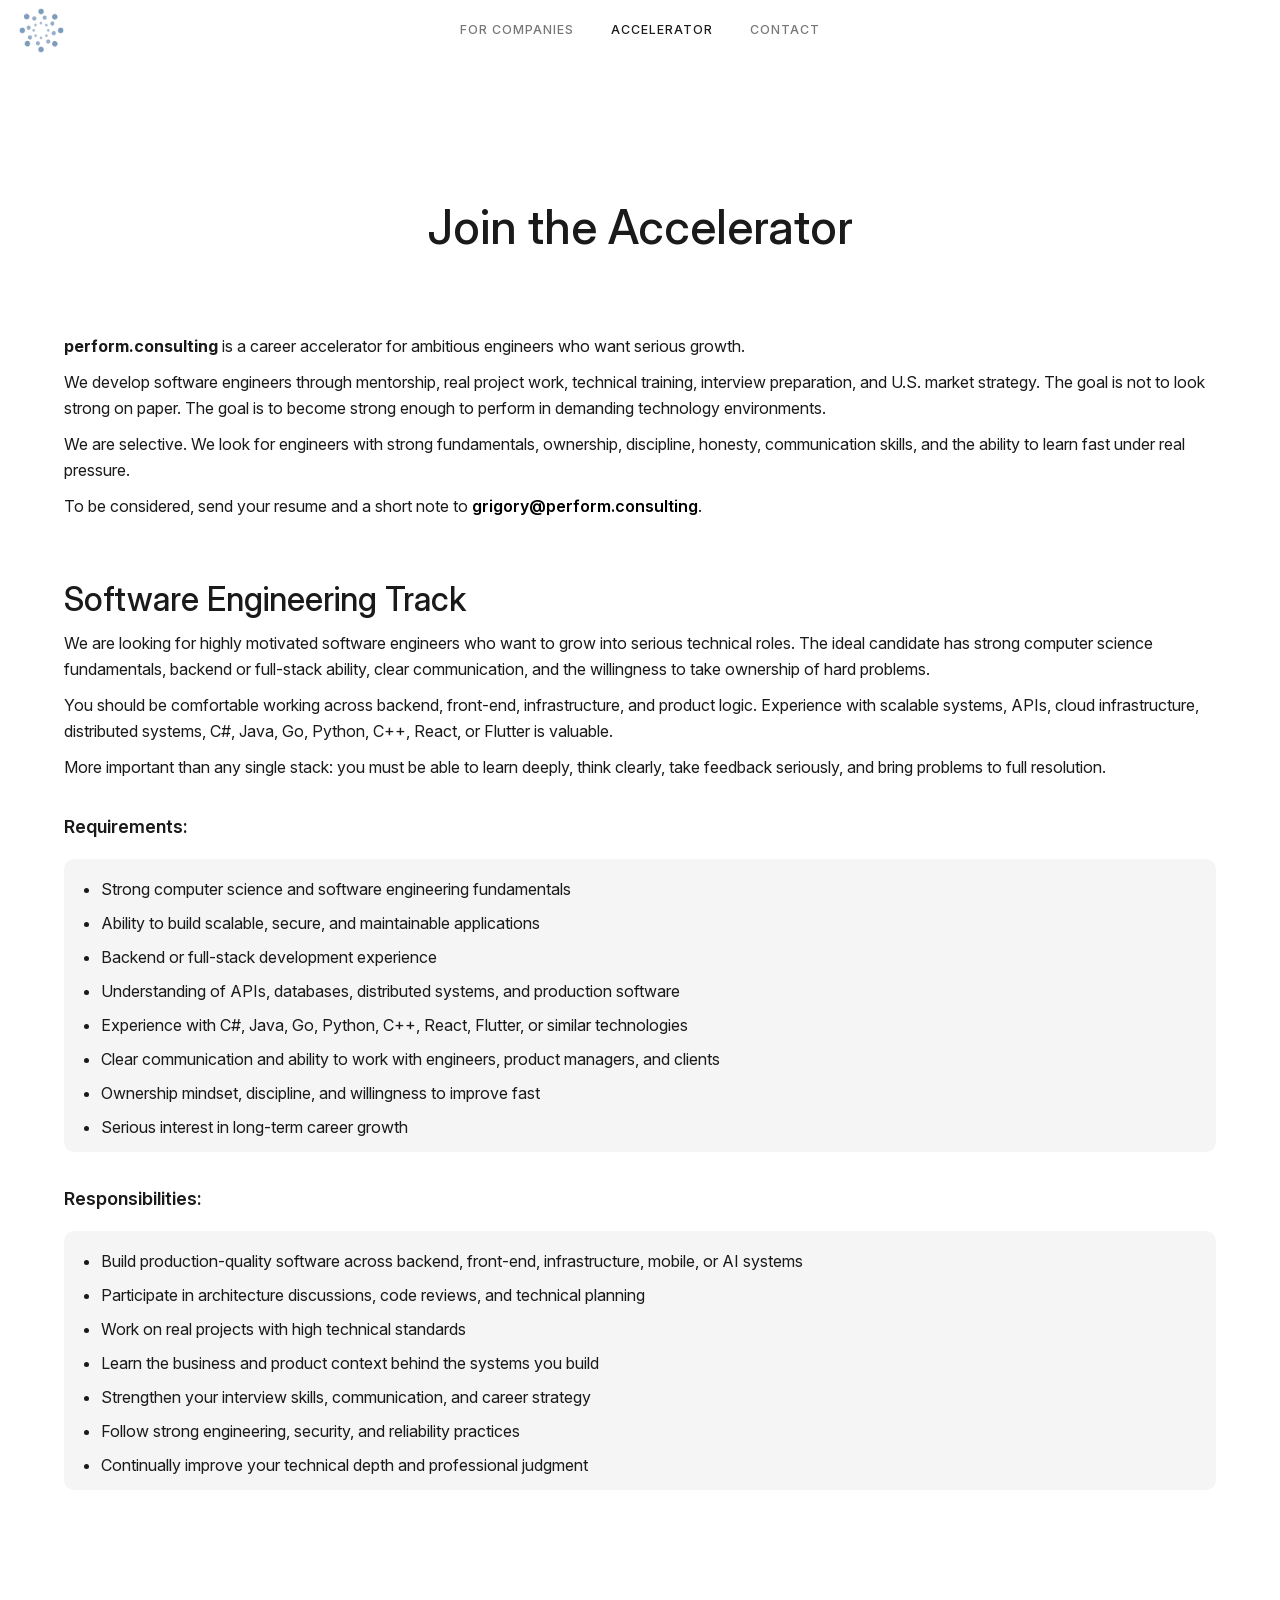
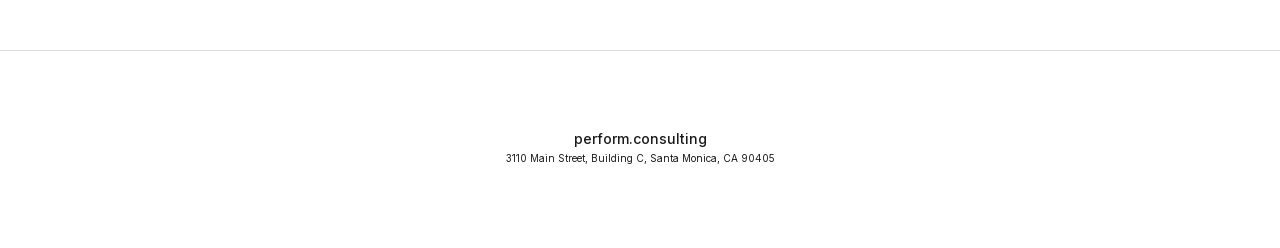
==== careers/index.html @ 32c6f24d "Align secondary page spacing and widths" ====
<!DOCTYPE html><!--  Last Published: Sat May 23 2026 15:25:50 GMT+0000 (Coordinated Universal Time)  -->
<html data-wf-page="61a561e5a7a114268022d3b3" data-wf-site="6175e6b0add4530d88037ee0">
<head>
  <meta charset="utf-8">
  <title>Careers at perform.consulting | Engineering Career Accelerator</title>
  <meta content="Join Perform Consulting&rsquo;s engineering career accelerator for mentorship and preparation for top-tier tech careers." name="description">
  <meta content="Join the perform.consulting Accelerator" property="og:title">
  <meta content="Apply to perform.consulting&rsquo;s career accelerator for ambitious engineers seeking mentorship and preparation for high-impact tech roles." property="og:description">
  <meta content="Join the perform.consulting Accelerator" name="twitter:title">
  <meta content="Apply to perform.consulting&rsquo;s career accelerator for ambitious engineers seeking mentorship and preparation for high-impact tech roles." name="twitter:description">
  <meta property="og:type" content="website">
  <meta content="summary_large_image" name="twitter:card">
  <meta content="width=device-width, initial-scale=1" name="viewport">
  <meta content="ZsxDKaGyRo-cMmP9hx0naSnuQwhyL4IqiapDIbpldpA" name="google-site-verification">
  <link href="../css/normalize.css" rel="stylesheet" type="text/css">
  <link href="../css/webflow.css" rel="stylesheet" type="text/css">
  <link href="../css/grigory-zhukov.webflow.css?v=20260527-subpage-widths" rel="stylesheet" type="text/css">
  <script type="text/javascript">!function(o,c){var n=c.documentElement,t=" w-mod-";n.className+=t+"js",("ontouchstart"in o||o.DocumentTouch&&c instanceof DocumentTouch)&&(n.className+=t+"touch")}(window,document);</script>
  <link href="../images/favicon.png" rel="shortcut icon" type="image/x-icon">
  <link href="../images/webclip.png" rel="apple-touch-icon">
  <link rel="preload" href="../fonts/InterVariable.woff2" as="font" type="font/woff2" crossorigin="">
  <link href="https://www.perform.consulting/careers" rel="canonical">
  <meta name="format-detection" content="telephone=no">
</head>
<body>
  <div data-collapse="medium" data-animation="default" data-duration="0" data-easing="ease" data-easing2="ease" role="banner" class="navigation w-nav">
    <div class="navigation-wrap">
      <a href="../" class="logo-link w-nav-brand"><img src="../images/logo_256x256.png" width="45" alt="" class="logo-image"></a>
      <div class="menu">
        <nav role="navigation" class="navigation-items w-nav-menu">
          <a href="../forcompanies/" class="navigation-item w-nav-link">FOR COMPANIES</a>
          <a href="../careers/" aria-current="page" class="navigation-item w-nav-link w--current">ACCELERATOR</a>
          <a href="../contact/" class="navigation-item w-nav-link">Contact</a>
        </nav>
        <div class="menu-button w-nav-button"></div>
      </div>
    </div>
  </div>
  <div class="pcsubpagehdr pccareershdr cc-subpage">
    <div class="intro-content">
      <div class="pcsubpageheading">Join the Accelerator</div>
    </div>
  </div>
  <div>
    <div class="container-3 w-container">
      <p class="paragraphcareerstop"><strong>perform.consulting</strong> is a career accelerator for ambitious engineers who want serious growth.</p>
      <p class="paragraphcareerstop">We develop software engineers through mentorship, real project work, technical training, interview preparation, and U.S. market strategy. The goal is not to look strong on paper. The goal is to become strong enough to perform in demanding technology environments.</p>
      <p class="paragraphcareerstop">We are selective. We look for engineers with strong fundamentals, ownership, discipline, honesty, communication skills, and the ability to learn fast under real pressure.</p>
      <p class="paragraphcareersbottom">To be considered, send your resume and a short note to <span class="emailspan">grigory@perform.consulting</span>.</p>
      <p class="pccareertracktitle">Software Engineering Track</p>
      <p class="paragraphlightcareers">We are looking for highly motivated software engineers who want to grow into serious technical roles. The ideal candidate has strong computer science fundamentals, backend or full-stack ability, clear communication, and the willingness to take ownership of hard problems.</p>
      <p class="paragraphlightcareers">You should be comfortable working across backend, front-end, infrastructure, and product logic. Experience with scalable systems, APIs, cloud infrastructure, distributed systems, C#, Java, Go, Python, C++, React, or Flutter is valuable.</p>
      <p class="paragraphlightcareersbottom">More important than any single stack: you must be able to learn deeply, think clearly, take feedback seriously, and bring problems to full resolution.</p>
      <div class="div-block-2">
        <p class="paragraphbiggercareers">Requirements:</p>
        <div class="pccareerlistblock">
          <ul class="pccareerlist">
            <li class="pccareerlistitem">Strong computer science and software engineering fundamentals</li>
            <li class="pccareerlistitem">Ability to build scalable, secure, and maintainable applications</li>
            <li class="pccareerlistitem">Backend or full-stack development experience</li>
            <li class="pccareerlistitem">Understanding of APIs, databases, distributed systems, and production software</li>
            <li class="pccareerlistitem">Experience with C#, Java, Go, Python, C++, React, Flutter, or similar technologies</li>
            <li class="pccareerlistitem">Clear communication and ability to work with engineers, product managers, and clients</li>
            <li class="pccareerlistitem">Ownership mindset, discipline, and willingness to improve fast</li>
            <li class="pccareerlistitem">Serious interest in long-term career growth</li>
          </ul>
        </div>
        <p class="paragraphbiggercareers">Responsibilities:</p>
        <div class="pccareerlistblock">
          <ul class="pccareerlist">
            <li class="pccareerlistitem">Build production-quality software across backend, front-end, infrastructure, mobile, or AI systems</li>
            <li class="pccareerlistitem">Participate in architecture discussions, code reviews, and technical planning</li>
            <li class="pccareerlistitem">Work on real projects with high technical standards</li>
            <li class="pccareerlistitem">Learn the business and product context behind the systems you build</li>
            <li class="pccareerlistitem">Strengthen your interview skills, communication, and career strategy</li>
            <li class="pccareerlistitem">Follow strong engineering, security, and reliability practices</li>
            <li class="pccareerlistitem">Continually improve your technical depth and professional judgment</li>
          </ul>
        </div>
      </div>
    </div>
  </div>
  <div class="footerph">
    <div>
      <div class="footer-wrap">
        <div class="div-block-3">
          <a href="../" class="sclinkfooter">perform.consulting</a><span class="text-span-7">3110 Main Street, Building C, Santa Monica, CA 90405</span>
        </div>
      </div>
    </div>
  </div>
  <script src="https://d3e54v103j8qbb.cloudfront.net/js/jquery-3.5.1.min.dc5e7f18c8.js?site=6175e6b0add4530d88037ee0" type="text/javascript" integrity="sha256-9/aliU8dGd2tb6OSsuzixeV4y/faTqgFtohetphbbj0=" crossorigin="anonymous"></script>
  <script src="../js/webflow.js" type="text/javascript"></script>
  <script src="../js/perform-menu.js" type="text/javascript"></script>
</body>
</html>
---- css/webflow.css ----
@font-face {
  font-family: 'webflow-icons';
  src: url("[data-uri]") format('truetype');
  font-weight: normal;
  font-style: normal;
}
[class^="w-icon-"],
[class*=" w-icon-"] {
  /* use !important to prevent issues with browser extensions that change fonts */
  font-family: 'webflow-icons' !important;
  speak: none;
  font-style: normal;
  font-weight: normal;
  font-variant: normal;
  text-transform: none;
  line-height: 1;
  /* Better Font Rendering =========== */
  -webkit-font-smoothing: antialiased;
  -moz-osx-font-smoothing: grayscale;
}
.w-icon-slider-right:before {
  content: "\e600";
}
.w-icon-slider-left:before {
  content: "\e601";
}
.w-icon-nav-menu:before {
  content: "\e602";
}
.w-icon-arrow-down:before,
.w-icon-dropdown-toggle:before {
  content: "\e603";
}
.w-icon-file-upload-remove:before {
  content: "\e900";
}
.w-icon-file-upload-icon:before {
  content: "\e903";
}
* {
  -webkit-box-sizing: border-box;
  -moz-box-sizing: border-box;
  box-sizing: border-box;
}
html {
  height: 100%;
}
body {
  margin: 0;
  min-height: 100%;
  background-color: #fff;
  font-family: Arial, sans-serif;
  font-size: 14px;
  line-height: 20px;
  color: #333;
}
img {
  max-width: 100%;
  vertical-align: middle;
  display: inline-block;
}
html.w-mod-touch * {
  background-attachment: scroll !important;
}
.w-block {
  display: block;
}
.w-inline-block {
  max-width: 100%;
  display: inline-block;
}
.w-clearfix:before,
.w-clearfix:after {
  content: " ";
  display: table;
  grid-column-start: 1;
  grid-row-start: 1;
  grid-column-end: 2;
  grid-row-end: 2;
}
.w-clearfix:after {
  clear: both;
}
.w-hidden {
  display: none;
}
.w-button {
  display: inline-block;
  padding: 9px 15px;
  background-color: #3898EC;
  color: white;
  border: 0;
  line-height: inherit;
  text-decoration: none;
  cursor: pointer;
  border-radius: 0;
}
input.w-button {
  -webkit-appearance: button;
}
html[data-w-dynpage] [data-w-cloak] {
  color: transparent !important;
}
.w-code-block {
  margin: unset;
}
pre.w-code-block code {
  all: inherit;
}
pre.w-code-block code > span {
  display: block !important;
}
.w-optimization {
  display: contents;
}
.w-webflow-badge,
.w-webflow-badge > img {
  box-sizing: unset;
  width: unset;
  height: unset;
  max-height: unset;
  max-width: unset;
  min-height: unset;
  min-width: unset;
  margin: unset;
  padding: unset;
  float: unset;
  clear: unset;
  border: unset;
  border-radius: unset;
  background: unset;
  background-image: unset;
  background-position: unset;
  background-size: unset;
  background-repeat: unset;
  background-origin: unset;
  background-clip: unset;
  background-attachment: unset;
  background-color: unset;
  box-shadow: unset;
  transform: unset;
  transition: unset;
  direction: unset;
  font-family: unset;
  font-weight: unset;
  color: unset;
  font-size: unset;
  line-height: unset;
  font-style: unset;
  font-variant: unset;
  text-align: unset;
  letter-spacing: unset;
  text-decoration: unset;
  text-indent: unset;
  text-transform: unset;
  list-style-type: unset;
  text-shadow: unset;
  vertical-align: unset;
  cursor: unset;
  white-space: unset;
  word-break: unset;
  word-spacing: unset;
  word-wrap: unset;
}
.w-webflow-badge {
  position: fixed !important;
  display: inline-block !important;
  visibility: visible !important;
  opacity: 1 !important;
  z-index: 2147483647 !important;
  top: auto !important;
  right: 12px !important;
  bottom: 12px !important;
  left: auto !important;
  color: #aaadb0 !important;
  background-color: #fff !important;
  border-radius: 3px !important;
  padding: 6px !important;
  font-size: 12px !important;
  line-height: 14px !important;
  text-decoration: none !important;
  transform: none !important;
  margin: 0 !important;
  width: auto !important;
  height: auto !important;
  overflow: unset !important;
  white-space: nowrap;
  box-shadow: 0 0 0 1px rgba(0, 0, 0, 0.1), 0px 1px 3px rgba(0, 0, 0, 0.1);
  cursor: pointer;
}
.w-webflow-badge > img {
  position: unset;
  display: inline-block !important;
  visibility: unset !important;
  opacity: 1 !important;
  vertical-align: middle !important;
}
h1,
h2,
h3,
h4,
h5,
h6 {
  font-weight: bold;
  margin-bottom: 10px;
}
h1 {
  font-size: 38px;
  line-height: 44px;
  margin-top: 20px;
}
h2 {
  font-size: 32px;
  line-height: 36px;
  margin-top: 20px;
}
h3 {
  font-size: 24px;
  line-height: 30px;
  margin-top: 20px;
}
h4 {
  font-size: 18px;
  line-height: 24px;
  margin-top: 10px;
}
h5 {
  font-size: 14px;
  line-height: 20px;
  margin-top: 10px;
}
h6 {
  font-size: 12px;
  line-height: 18px;
  margin-top: 10px;
}
p {
  margin-top: 0;
  margin-bottom: 10px;
}
blockquote {
  margin: 0 0 10px 0;
  padding: 10px 20px;
  border-left: 5px solid #E2E2E2;
  font-size: 18px;
  line-height: 22px;
}
figure {
  margin: 0;
  margin-bottom: 10px;
}
figcaption {
  margin-top: 5px;
  text-align: center;
}
ul,
ol {
  margin-top: 0px;
  margin-bottom: 10px;
  padding-left: 40px;
}
.w-list-unstyled {
  padding-left: 0;
  list-style: none;
}
.w-embed:before,
.w-embed:after {
  content: " ";
  display: table;
  grid-column-start: 1;
  grid-row-start: 1;
  grid-column-end: 2;
  grid-row-end: 2;
}
.w-embed:after {
  clear: both;
}
.w-video {
  width: 100%;
  position: relative;
  padding: 0;
}
.w-video iframe,
.w-video object,
.w-video embed {
  position: absolute;
  top: 0;
  left: 0;
  width: 100%;
  height: 100%;
  border: none;
}
fieldset {
  padding: 0;
  margin: 0;
  border: 0;
}
button,
[type='button'],
[type='reset'] {
  border: 0;
  cursor: pointer;
  -webkit-appearance: button;
}
.w-form {
  margin: 0 0 15px;
}
.w-form-done {
  display: none;
  padding: 20px;
  text-align: center;
  background-color: #dddddd;
}
.w-form-fail {
  display: none;
  margin-top: 10px;
  padding: 10px;
  background-color: #ffdede;
}
label {
  display: block;
  margin-bottom: 5px;
  font-weight: bold;
}
.w-input,
.w-select {
  display: block;
  width: 100%;
  height: 38px;
  padding: 8px 12px;
  margin-bottom: 10px;
  font-size: 14px;
  line-height: 1.42857143;
  color: #333333;
  vertical-align: middle;
  background-color: #ffffff;
  border: 1px solid #cccccc;
}
.w-input::placeholder,
.w-select::placeholder {
  color: #999;
}
.w-input:focus,
.w-select:focus {
  border-color: #3898EC;
  outline: 0;
}
.w-input[disabled],
.w-select[disabled],
.w-input[readonly],
.w-select[readonly],
fieldset[disabled] .w-input,
fieldset[disabled] .w-select {
  cursor: not-allowed;
}
.w-input[disabled]:not(.w-input-disabled),
.w-select[disabled]:not(.w-input-disabled),
.w-input[readonly],
.w-select[readonly],
fieldset[disabled]:not(.w-input-disabled) .w-input,
fieldset[disabled]:not(.w-input-disabled) .w-select {
  background-color: #eeeeee;
}
textarea.w-input,
textarea.w-select {
  height: auto;
}
.w-select {
  background-color: #f3f3f3;
}
.w-select[multiple] {
  height: auto;
}
.w-form-label {
  display: inline-block;
  cursor: pointer;
  font-weight: normal;
  margin-bottom: 0px;
}
.w-radio {
  display: block;
  margin-bottom: 5px;
  padding-left: 20px;
}
.w-radio:before,
.w-radio:after {
  content: " ";
  display: table;
  grid-column-start: 1;
  grid-row-start: 1;
  grid-column-end: 2;
  grid-row-end: 2;
}
.w-radio:after {
  clear: both;
}
.w-radio-input {
  margin: 4px 0 0;
  line-height: normal;
  float: left;
  margin-left: -20px;
}
.w-radio-input {
  margin-top: 3px;
}
.w-file-upload {
  display: block;
  margin-bottom: 10px;
}
.w-file-upload-input {
  width: 0.1px;
  height: 0.1px;
  opacity: 0;
  overflow: hidden;
  position: absolute;
  z-index: -100;
}
.w-file-upload-default,
.w-file-upload-uploading,
.w-file-upload-success {
  display: inline-block;
  color: #333333;
}
.w-file-upload-error {
  display: block;
  margin-top: 10px;
}
.w-file-upload-default.w-hidden,
.w-file-upload-uploading.w-hidden,
.w-file-upload-error.w-hidden,
.w-file-upload-success.w-hidden {
  display: none;
}
.w-file-upload-uploading-btn {
  display: flex;
  font-size: 14px;
  font-weight: normal;
  cursor: pointer;
  margin: 0;
  padding: 8px 12px;
  border: 1px solid #cccccc;
  background-color: #fafafa;
}
.w-file-upload-file {
  display: flex;
  flex-grow: 1;
  justify-content: space-between;
  margin: 0;
  padding: 8px 9px 8px 11px;
  border: 1px solid #cccccc;
  background-color: #fafafa;
}
.w-file-upload-file-name {
  font-size: 14px;
  font-weight: normal;
  display: block;
}
.w-file-remove-link {
  margin-top: 3px;
  margin-left: 10px;
  width: auto;
  height: auto;
  padding: 3px;
  display: block;
  cursor: pointer;
}
.w-icon-file-upload-remove {
  margin: auto;
  font-size: 10px;
}
.w-file-upload-error-msg {
  display: inline-block;
  color: #ea384c;
  padding: 2px 0;
}
.w-file-upload-info {
  display: inline-block;
  line-height: 38px;
  padding: 0 12px;
}
.w-file-upload-label {
  display: inline-block;
  font-size: 14px;
  font-weight: normal;
  cursor: pointer;
  margin: 0;
  padding: 8px 12px;
  border: 1px solid #cccccc;
  background-color: #fafafa;
}
.w-icon-file-upload-icon,
.w-icon-file-upload-uploading {
  display: inline-block;
  margin-right: 8px;
  width: 20px;
}
.w-icon-file-upload-uploading {
  height: 20px;
}
.w-container {
  margin-left: auto;
  margin-right: auto;
  max-width: 940px;
}
.w-container:before,
.w-container:after {
  content: " ";
  display: table;
  grid-column-start: 1;
  grid-row-start: 1;
  grid-column-end: 2;
  grid-row-end: 2;
}
.w-container:after {
  clear: both;
}
.w-container .w-row {
  margin-left: -10px;
  margin-right: -10px;
}
.w-row:before,
.w-row:after {
  content: " ";
  display: table;
  grid-column-start: 1;
  grid-row-start: 1;
  grid-column-end: 2;
  grid-row-end: 2;
}
.w-row:after {
  clear: both;
}
.w-row .w-row {
  margin-left: 0;
  margin-right: 0;
}
.w-col {
  position: relative;
  float: left;
  width: 100%;
  min-height: 1px;
  padding-left: 10px;
  padding-right: 10px;
}
.w-col .w-col {
  padding-left: 0;
  padding-right: 0;
}
.w-col-1 {
  width: 8.33333333%;
}
.w-col-2 {
  width: 16.66666667%;
}
.w-col-3 {
  width: 25%;
}
.w-col-4 {
  width: 33.33333333%;
}
.w-col-5 {
  width: 41.66666667%;
}
.w-col-6 {
  width: 50%;
}
.w-col-7 {
  width: 58.33333333%;
}
.w-col-8 {
  width: 66.66666667%;
}
.w-col-9 {
  width: 75%;
}
.w-col-10 {
  width: 83.33333333%;
}
.w-col-11 {
  width: 91.66666667%;
}
.w-col-12 {
  width: 100%;
}
.w-hidden-main {
  display: none !important;
}
@media screen and (max-width: 991px) {
  .w-container {
    max-width: 728px;
  }
  .w-hidden-main {
    display: inherit !important;
  }
  .w-hidden-medium {
    display: none !important;
  }
  .w-col-medium-1 {
    width: 8.33333333%;
  }
  .w-col-medium-2 {
    width: 16.66666667%;
  }
  .w-col-medium-3 {
    width: 25%;
  }
  .w-col-medium-4 {
    width: 33.33333333%;
  }
  .w-col-medium-5 {
    width: 41.66666667%;
  }
  .w-col-medium-6 {
    width: 50%;
  }
  .w-col-medium-7 {
    width: 58.33333333%;
  }
  .w-col-medium-8 {
    width: 66.66666667%;
  }
  .w-col-medium-9 {
    width: 75%;
  }
  .w-col-medium-10 {
    width: 83.33333333%;
  }
  .w-col-medium-11 {
    width: 91.66666667%;
  }
  .w-col-medium-12 {
    width: 100%;
  }
  .w-col-stack {
    width: 100%;
    left: auto;
    right: auto;
  }
}
@media screen and (max-width: 767px) {
  .w-hidden-main {
    display: inherit !important;
  }
  .w-hidden-medium {
    display: inherit !important;
  }
  .w-hidden-small {
    display: none !important;
  }
  .w-row,
  .w-container .w-row {
    margin-left: 0;
    margin-right: 0;
  }
  .w-col {
    width: 100%;
    left: auto;
    right: auto;
  }
  .w-col-small-1 {
    width: 8.33333333%;
  }
  .w-col-small-2 {
    width: 16.66666667%;
  }
  .w-col-small-3 {
    width: 25%;
  }
  .w-col-small-4 {
    width: 33.33333333%;
  }
  .w-col-small-5 {
    width: 41.66666667%;
  }
  .w-col-small-6 {
    width: 50%;
  }
  .w-col-small-7 {
    width: 58.33333333%;
  }
  .w-col-small-8 {
    width: 66.66666667%;
  }
  .w-col-small-9 {
    width: 75%;
  }
  .w-col-small-10 {
    width: 83.33333333%;
  }
  .w-col-small-11 {
    width: 91.66666667%;
  }
  .w-col-small-12 {
    width: 100%;
  }
}
@media screen and (max-width: 479px) {
  .w-container {
    max-width: none;
  }
  .w-hidden-main {
    display: inherit !important;
  }
  .w-hidden-medium {
    display: inherit !important;
  }
  .w-hidden-small {
    display: inherit !important;
  }
  .w-hidden-tiny {
    display: none !important;
  }
  .w-col {
    width: 100%;
  }
  .w-col-tiny-1 {
    width: 8.33333333%;
  }
  .w-col-tiny-2 {
    width: 16.66666667%;
  }
  .w-col-tiny-3 {
    width: 25%;
  }
  .w-col-tiny-4 {
    width: 33.33333333%;
  }
  .w-col-tiny-5 {
    width: 41.66666667%;
  }
  .w-col-tiny-6 {
    width: 50%;
  }
  .w-col-tiny-7 {
    width: 58.33333333%;
  }
  .w-col-tiny-8 {
    width: 66.66666667%;
  }
  .w-col-tiny-9 {
    width: 75%;
  }
  .w-col-tiny-10 {
    width: 83.33333333%;
  }
  .w-col-tiny-11 {
    width: 91.66666667%;
  }
  .w-col-tiny-12 {
    width: 100%;
  }
}
.w-widget {
  position: relative;
}
.w-widget-map {
  width: 100%;
  height: 400px;
}
.w-widget-map label {
  width: auto;
  display: inline;
}
.w-widget-map img {
  max-width: inherit;
}
.w-widget-map .gm-style-iw {
  text-align: center;
}
.w-widget-map .gm-style-iw > button {
  display: none !important;
}
.w-widget-twitter {
  overflow: hidden;
}
.w-widget-twitter-count-shim {
  display: inline-block;
  vertical-align: top;
  position: relative;
  width: 28px;
  height: 20px;
  text-align: center;
  background: white;
  border: #758696 solid 1px;
  border-radius: 3px;
}
.w-widget-twitter-count-shim * {
  pointer-events: none;
  user-select: none;
}
.w-widget-twitter-count-shim .w-widget-twitter-count-inner {
  position: relative;
  font-size: 15px;
  line-height: 12px;
  text-align: center;
  color: #999;
  font-family: serif;
}
.w-widget-twitter-count-shim .w-widget-twitter-count-clear {
  position: relative;
  display: block;
}
.w-widget-twitter-count-shim.w--large {
  width: 36px;
  height: 28px;
}
.w-widget-twitter-count-shim.w--large .w-widget-twitter-count-inner {
  font-size: 18px;
  line-height: 18px;
}
.w-widget-twitter-count-shim:not(.w--vertical) {
  margin-left: 5px;
  margin-right: 8px;
}
.w-widget-twitter-count-shim:not(.w--vertical).w--large {
  margin-left: 6px;
}
.w-widget-twitter-count-shim:not(.w--vertical):before,
.w-widget-twitter-count-shim:not(.w--vertical):after {
  top: 50%;
  left: 0;
  border: solid transparent;
  content: ' ';
  height: 0;
  width: 0;
  position: absolute;
  pointer-events: none;
}
.w-widget-twitter-count-shim:not(.w--vertical):before {
  border-color: rgba(117, 134, 150, 0);
  border-right-color: #5d6c7b;
  border-width: 4px;
  margin-left: -9px;
  margin-top: -4px;
}
.w-widget-twitter-count-shim:not(.w--vertical).w--large:before {
  border-width: 5px;
  margin-left: -10px;
  margin-top: -5px;
}
.w-widget-twitter-count-shim:not(.w--vertical):after {
  border-color: rgba(255, 255, 255, 0);
  border-right-color: white;
  border-width: 4px;
  margin-left: -8px;
  margin-top: -4px;
}
.w-widget-twitter-count-shim:not(.w--vertical).w--large:after {
  border-width: 5px;
  margin-left: -9px;
  margin-top: -5px;
}
.w-widget-twitter-count-shim.w--vertical {
  width: 61px;
  height: 33px;
  margin-bottom: 8px;
}
.w-widget-twitter-count-shim.w--vertical:before,
.w-widget-twitter-count-shim.w--vertical:after {
  top: 100%;
  left: 50%;
  border: solid transparent;
  content: ' ';
  height: 0;
  width: 0;
  position: absolute;
  pointer-events: none;
}
.w-widget-twitter-count-shim.w--vertical:before {
  border-color: rgba(117, 134, 150, 0);
  border-top-color: #5d6c7b;
  border-width: 5px;
  margin-left: -5px;
}
.w-widget-twitter-count-shim.w--vertical:after {
  border-color: rgba(255, 255, 255, 0);
  border-top-color: white;
  border-width: 4px;
  margin-left: -4px;
}
.w-widget-twitter-count-shim.w--vertical .w-widget-twitter-count-inner {
  font-size: 18px;
  line-height: 22px;
}
.w-widget-twitter-count-shim.w--vertical.w--large {
  width: 76px;
}
.w-background-video {
  position: relative;
  overflow: hidden;
  height: 500px;
  color: white;
}
.w-background-video > video {
  background-size: cover;
  background-position: 50% 50%;
  position: absolute;
  margin: auto;
  width: 100%;
  height: 100%;
  right: -100%;
  bottom: -100%;
  top: -100%;
  left: -100%;
  object-fit: cover;
  z-index: -100;
}
.w-background-video > video::-webkit-media-controls-start-playback-button {
  display: none !important;
  -webkit-appearance: none;
}
.w-background-video--control {
  position: absolute;
  bottom: 1em;
  right: 1em;
  background-color: transparent;
  padding: 0;
}
.w-background-video--control > [hidden] {
  display: none !important;
}
.w-slider {
  position: relative;
  height: 300px;
  text-align: center;
  background: #dddddd;
  clear: both;
  -webkit-tap-highlight-color: rgba(0, 0, 0, 0);
  tap-highlight-color: rgba(0, 0, 0, 0);
}
.w-slider-mask {
  position: relative;
  display: block;
  overflow: hidden;
  z-index: 1;
  left: 0;
  right: 0;
  height: 100%;
  white-space: nowrap;
}
.w-slide {
  position: relative;
  display: inline-block;
  vertical-align: top;
  width: 100%;
  height: 100%;
  white-space: normal;
  text-align: left;
}
.w-slider-nav {
  position: absolute;
  z-index: 2;
  top: auto;
  right: 0;
  bottom: 0;
  left: 0;
  margin: auto;
  padding-top: 10px;
  height: 40px;
  text-align: center;
  -webkit-tap-highlight-color: rgba(0, 0, 0, 0);
  tap-highlight-color: rgba(0, 0, 0, 0);
}
.w-slider-nav.w-round > div {
  border-radius: 100%;
}
.w-slider-nav.w-num > div {
  width: auto;
  height: auto;
  padding: 0.2em 0.5em;
  font-size: inherit;
  line-height: inherit;
}
.w-slider-nav.w-shadow > div {
  box-shadow: 0 0 3px rgba(51, 51, 51, 0.4);
}
.w-slider-nav-invert {
  color: #fff;
}
.w-slider-nav-invert > div {
  background-color: rgba(34, 34, 34, 0.4);
}
.w-slider-nav-invert > div.w-active {
  background-color: #222;
}
.w-slider-dot {
  position: relative;
  display: inline-block;
  width: 1em;
  height: 1em;
  background-color: rgba(255, 255, 255, 0.4);
  cursor: pointer;
  margin: 0 3px 0.5em;
  transition: background-color 100ms, color 100ms;
}
.w-slider-dot.w-active {
  background-color: #fff;
}
.w-slider-dot:focus {
  outline: none;
  box-shadow: 0px 0px 0px 2px #fff;
}
.w-slider-dot:focus.w-active {
  box-shadow: none;
}
.w-slider-arrow-left,
.w-slider-arrow-right {
  position: absolute;
  width: 80px;
  top: 0;
  right: 0;
  bottom: 0;
  left: 0;
  margin: auto;
  cursor: pointer;
  overflow: hidden;
  color: white;
  font-size: 40px;
  -webkit-tap-highlight-color: rgba(0, 0, 0, 0);
  tap-highlight-color: rgba(0, 0, 0, 0);
  user-select: none;
}
.w-slider-arrow-left [class^='w-icon-'],
.w-slider-arrow-right [class^='w-icon-'],
.w-slider-arrow-left [class*=' w-icon-'],
.w-slider-arrow-right [class*=' w-icon-'] {
  position: absolute;
}
.w-slider-arrow-left:focus,
.w-slider-arrow-right:focus {
  outline: 0;
}
.w-slider-arrow-left {
  z-index: 3;
  right: auto;
}
.w-slider-arrow-right {
  z-index: 4;
  left: auto;
}
.w-icon-slider-left,
.w-icon-slider-right {
  top: 0;
  right: 0;
  bottom: 0;
  left: 0;
  margin: auto;
  width: 1em;
  height: 1em;
}
.w-slider-aria-label {
  border: 0;
  clip: rect(0 0 0 0);
  height: 1px;
  margin: -1px;
  overflow: hidden;
  padding: 0;
  position: absolute;
  width: 1px;
}
.w-slider-force-show {
  display: block !important;
}
.w-dropdown {
  display: inline-block;
  position: relative;
  text-align: left;
  margin-left: auto;
  margin-right: auto;
  z-index: 900;
}
.w-dropdown-btn,
.w-dropdown-toggle,
.w-dropdown-link {
  position: relative;
  vertical-align: top;
  text-decoration: none;
  color: #222222;
  padding: 20px;
  text-align: left;
  margin-left: auto;
  margin-right: auto;
  white-space: nowrap;
}
.w-dropdown-toggle {
  user-select: none;
  display: inline-block;
  cursor: pointer;
  padding-right: 40px;
}
.w-dropdown-toggle:focus {
  outline: 0;
}
.w-icon-dropdown-toggle {
  position: absolute;
  top: 0;
  right: 0;
  bottom: 0;
  margin: auto;
  margin-right: 20px;
  width: 1em;
  height: 1em;
}
.w-dropdown-list {
  position: absolute;
  background: #dddddd;
  display: none;
  min-width: 100%;
}
.w-dropdown-list.w--open {
  display: block;
}
.w-dropdown-link {
  padding: 10px 20px;
  display: block;
  color: #222222;
}
.w-dropdown-link.w--current {
  color: #0082f3;
}
.w-dropdown-link:focus {
  outline: 0;
}
@media screen and (max-width: 767px) {
  .w-nav-brand {
    padding-left: 10px;
  }
}
/**
 * ## Note
 * Safari (on both iOS and OS X) does not handle viewport units (vh, vw) well.
 * For example percentage units do not work on descendants of elements that
 * have any dimensions expressed in viewport units. It also doesn’t handle them at
 * all in `calc()`.
 */
/**
 * Wrapper around all lightbox elements
 *
 * 1. Since the lightbox can receive focus, IE also gives it an outline.
 * 2. Fixes flickering on Chrome when a transition is in progress
 *    underneath the lightbox.
 */
.w-lightbox-backdrop {
  cursor: auto;
  font-style: normal;
  letter-spacing: normal;
  list-style: disc;
  text-indent: 0;
  text-shadow: none;
  text-transform: none;
  visibility: visible;
  white-space: normal;
  word-break: normal;
  word-spacing: normal;
  word-wrap: normal;
  position: fixed;
  top: 0;
  right: 0;
  bottom: 0;
  left: 0;
  color: #fff;
  font-family: "Helvetica Neue", Helvetica, Ubuntu, "Segoe UI", Verdana, sans-serif;
  font-size: 17px;
  line-height: 1.2;
  font-weight: 300;
  text-align: center;
  background: rgba(0, 0, 0, 0.9);
  z-index: 2000;
  outline: 0;
  /* 1 */
  opacity: 0;
  -webkit-user-select: none;
  -moz-user-select: none;
  -webkit-tap-highlight-color: transparent;
  -webkit-transform: translate(0, 0);
  /* 2 */
}
/**
 * Neat trick to bind the rubberband effect to our canvas instead of the whole
 * document on iOS. It also prevents a bug that causes the document underneath to scroll.
 */
.w-lightbox-backdrop,
.w-lightbox-container {
  height: 100%;
  overflow: auto;
  -webkit-overflow-scrolling: touch;
}
.w-lightbox-content {
  position: relative;
  height: 100vh;
  overflow: hidden;
}
.w-lightbox-view {
  position: absolute;
  width: 100vw;
  height: 100vh;
  opacity: 0;
}
.w-lightbox-view:before {
  content: "";
  height: 100vh;
}
/* .w-lightbox-content */
.w-lightbox-group,
.w-lightbox-group .w-lightbox-view,
.w-lightbox-group .w-lightbox-view:before {
  height: 86vh;
}
.w-lightbox-frame,
.w-lightbox-view:before {
  display: inline-block;
  vertical-align: middle;
}
/*
 * 1. Remove default margin set by user-agent on the <figure> element.
 */
.w-lightbox-figure {
  position: relative;
  margin: 0;
  /* 1 */
}
.w-lightbox-group .w-lightbox-figure {
  cursor: pointer;
}
/**
 * IE adds image dimensions as width and height attributes on the IMG tag,
 * but we need both width and height to be set to auto to enable scaling.
 */
.w-lightbox-img {
  width: auto;
  height: auto;
  max-width: none;
}
/**
 * 1. Reset if style is set by user on "All Images"
 */
.w-lightbox-image {
  display: block;
  float: none;
  /* 1 */
  max-width: 100vw;
  max-height: 100vh;
}
.w-lightbox-group .w-lightbox-image {
  max-height: 86vh;
}
.w-lightbox-caption {
  position: absolute;
  right: 0;
  bottom: 0;
  left: 0;
  padding: 0.5em 1em;
  background: rgba(0, 0, 0, 0.4);
  text-align: left;
  text-overflow: ellipsis;
  white-space: nowrap;
  overflow: hidden;
}
.w-lightbox-embed {
  position: absolute;
  top: 0;
  right: 0;
  bottom: 0;
  left: 0;
  width: 100%;
  height: 100%;
}
.w-lightbox-control {
  position: absolute;
  top: 0;
  width: 4em;
  background-size: 24px;
  background-repeat: no-repeat;
  background-position: center;
  cursor: pointer;
  -webkit-transition: all 0.3s;
  transition: all 0.3s;
}
.w-lightbox-left {
  display: none;
  bottom: 0;
  left: 0;
  /* <svg xmlns="http://www.w3.org/2000/svg" viewBox="-20 0 24 40" width="24" height="40"><g transform="rotate(45)"><path d="m0 0h5v23h23v5h-28z" opacity=".4"/><path d="m1 1h3v23h23v3h-26z" fill="#fff"/></g></svg> */
  background-image: url("[data-uri]");
}
.w-lightbox-right {
  display: none;
  right: 0;
  bottom: 0;
  /* <svg xmlns="http://www.w3.org/2000/svg" viewBox="-4 0 24 40" width="24" height="40"><g transform="rotate(45)"><path d="m0-0h28v28h-5v-23h-23z" opacity=".4"/><path d="m1 1h26v26h-3v-23h-23z" fill="#fff"/></g></svg> */
  background-image: url("[data-uri]");
}
/*
 * Without specifying the with and height inside the SVG, all versions of IE render the icon too small.
 * The bug does not seem to manifest itself if the elements are tall enough such as the above arrows.
 * (http://stackoverflow.com/questions/16092114/background-size-differs-in-internet-explorer)
 */
.w-lightbox-close {
  right: 0;
  height: 2.6em;
  /* <svg xmlns="http://www.w3.org/2000/svg" viewBox="-4 0 18 17" width="18" height="17"><g transform="rotate(45)"><path d="m0 0h7v-7h5v7h7v5h-7v7h-5v-7h-7z" opacity=".4"/><path d="m1 1h7v-7h3v7h7v3h-7v7h-3v-7h-7z" fill="#fff"/></g></svg> */
  background-image: url("[data-uri]");
  background-size: 18px;
}
/**
 * 1. All IE versions add extra space at the bottom without this.
 */
.w-lightbox-strip {
  position: absolute;
  bottom: 0;
  left: 0;
  right: 0;
  padding: 0 1vh;
  line-height: 0;
  /* 1 */
  white-space: nowrap;
  overflow-x: auto;
  overflow-y: hidden;
}
/*
 * 1. We use content-box to avoid having to do `width: calc(10vh + 2vw)`
 *    which doesn’t work in Safari anyway.
 * 2. Chrome renders images pixelated when switching to GPU. Making sure
 *    the parent is also rendered on the GPU (by setting translate3d for
 *    example) fixes this behavior.
 */
.w-lightbox-item {
  display: inline-block;
  width: 10vh;
  padding: 2vh 1vh;
  box-sizing: content-box;
  /* 1 */
  cursor: pointer;
  -webkit-transform: translate3d(0, 0, 0);
  /* 2 */
}
.w-lightbox-active {
  opacity: 0.3;
}
.w-lightbox-thumbnail {
  position: relative;
  height: 10vh;
  background: #222;
  overflow: hidden;
}
.w-lightbox-thumbnail-image {
  position: absolute;
  top: 0;
  left: 0;
}
.w-lightbox-thumbnail .w-lightbox-tall {
  top: 50%;
  width: 100%;
  -webkit-transform: translate(0, -50%);
  transform: translate(0, -50%);
}
.w-lightbox-thumbnail .w-lightbox-wide {
  left: 50%;
  height: 100%;
  -webkit-transform: translate(-50%, 0);
  transform: translate(-50%, 0);
}
/*
 * Spinner
 *
 * Absolute pixel values are used to avoid rounding errors that would cause
 * the white spinning element to be misaligned with the track.
 */
.w-lightbox-spinner {
  position: absolute;
  top: 50%;
  left: 50%;
  box-sizing: border-box;
  width: 40px;
  height: 40px;
  margin-top: -20px;
  margin-left: -20px;
  border: 5px solid rgba(0, 0, 0, 0.4);
  border-radius: 50%;
  -webkit-animation: spin 0.8s infinite linear;
  animation: spin 0.8s infinite linear;
}
.w-lightbox-spinner:after {
  content: "";
  position: absolute;
  top: -4px;
  right: -4px;
  bottom: -4px;
  left: -4px;
  border: 3px solid transparent;
  border-bottom-color: #fff;
  border-radius: 50%;
}
/*
 * Utility classes
 */
.w-lightbox-hide {
  display: none;
}
.w-lightbox-noscroll {
  overflow: hidden;
}
@media (min-width: 768px) {
  .w-lightbox-content {
    height: 96vh;
    margin-top: 2vh;
  }
  .w-lightbox-view,
  .w-lightbox-view:before {
    height: 96vh;
  }
  /* .w-lightbox-content */
  .w-lightbox-group,
  .w-lightbox-group .w-lightbox-view,
  .w-lightbox-group .w-lightbox-view:before {
    height: 84vh;
  }
  .w-lightbox-image {
    max-width: 96vw;
    max-height: 96vh;
  }
  .w-lightbox-group .w-lightbox-image {
    max-width: 82.3vw;
    max-height: 84vh;
  }
  .w-lightbox-left,
  .w-lightbox-right {
    display: block;
    opacity: 0.5;
  }
  .w-lightbox-close {
    opacity: 0.8;
  }
  .w-lightbox-control:hover {
    opacity: 1;
  }
}
.w-lightbox-inactive,
.w-lightbox-inactive:hover {
  opacity: 0;
}
.w-richtext:before,
.w-richtext:after {
  content: " ";
  display: table;
  grid-column-start: 1;
  grid-row-start: 1;
  grid-column-end: 2;
  grid-row-end: 2;
}
.w-richtext:after {
  clear: both;
}
.w-richtext[contenteditable="true"]:before,
.w-richtext[contenteditable="true"]:after {
  white-space: initial;
}
.w-richtext ol,
.w-richtext ul {
  overflow: hidden;
}
.w-richtext .w-richtext-figure-selected.w-richtext-figure-type-video div:after,
.w-richtext .w-richtext-figure-selected[data-rt-type="video"] div:after {
  outline: 2px solid #2895f7;
}
.w-richtext .w-richtext-figure-selected.w-richtext-figure-type-image div,
.w-richtext .w-richtext-figure-selected[data-rt-type="image"] div {
  outline: 2px solid #2895f7;
}
.w-richtext figure.w-richtext-figure-type-video > div:after,
.w-richtext figure[data-rt-type="video"] > div:after {
  content: '';
  position: absolute;
  display: none;
  left: 0;
  top: 0;
  right: 0;
  bottom: 0;
}
.w-richtext figure {
  position: relative;
  max-width: 60%;
}
.w-richtext figure > div:before {
  cursor: default!important;
}
.w-richtext figure img {
  width: 100%;
}
.w-richtext figure figcaption.w-richtext-figcaption-placeholder {
  opacity: 0.6;
}
.w-richtext figure div {
  /* fix incorrectly sized selection border in the data manager */
  font-size: 0px;
  color: transparent;
}
.w-richtext figure.w-richtext-figure-type-image,
.w-richtext figure[data-rt-type="image"] {
  display: table;
}
.w-richtext figure.w-richtext-figure-type-image > div,
.w-richtext figure[data-rt-type="image"] > div {
  display: inline-block;
}
.w-richtext figure.w-richtext-figure-type-image > figcaption,
.w-richtext figure[data-rt-type="image"] > figcaption {
  display: table-caption;
  caption-side: bottom;
}
.w-richtext figure.w-richtext-figure-type-video,
.w-richtext figure[data-rt-type="video"] {
  width: 60%;
  height: 0;
}
.w-richtext figure.w-richtext-figure-type-video iframe,
.w-richtext figure[data-rt-type="video"] iframe {
  position: absolute;
  top: 0;
  left: 0;
  width: 100%;
  height: 100%;
}
.w-richtext figure.w-richtext-figure-type-video > div,
.w-richtext figure[data-rt-type="video"] > div {
  width: 100%;
}
.w-richtext figure.w-richtext-align-center {
  margin-right: auto;
  margin-left: auto;
  clear: both;
}
.w-richtext figure.w-richtext-align-center.w-richtext-figure-type-image > div,
.w-richtext figure.w-richtext-align-center[data-rt-type="image"] > div {
  max-width: 100%;
}
.w-richtext figure.w-richtext-align-normal {
  clear: both;
}
.w-richtext figure.w-richtext-align-fullwidth {
  width: 100%;
  max-width: 100%;
  text-align: center;
  clear: both;
  display: block;
  margin-right: auto;
  margin-left: auto;
}
.w-richtext figure.w-richtext-align-fullwidth > div {
  display: inline-block;
  /* padding-bottom is used for aspect ratios in video figures
      we want the div to inherit that so hover/selection borders in the designer-canvas
      fit right*/
  padding-bottom: inherit;
}
.w-richtext figure.w-richtext-align-fullwidth > figcaption {
  display: block;
}
.w-richtext figure.w-richtext-align-floatleft {
  float: left;
  margin-right: 15px;
  clear: none;
}
.w-richtext figure.w-richtext-align-floatright {
  float: right;
  margin-left: 15px;
  clear: none;
}
.w-nav {
  position: relative;
  background: #dddddd;
  z-index: 1000;
}
.w-nav:before,
.w-nav:after {
  content: " ";
  display: table;
  grid-column-start: 1;
  grid-row-start: 1;
  grid-column-end: 2;
  grid-row-end: 2;
}
.w-nav:after {
  clear: both;
}
.w-nav-brand {
  position: relative;
  float: left;
  text-decoration: none;
  color: #333333;
}
.w-nav-link {
  position: relative;
  display: inline-block;
  vertical-align: top;
  text-decoration: none;
  color: #222222;
  padding: 20px;
  text-align: left;
  margin-left: auto;
  margin-right: auto;
}
.w-nav-link.w--current {
  color: #0082f3;
}
.w-nav-menu {
  position: relative;
  float: right;
}
[data-nav-menu-open] {
  display: block !important;
  position: absolute;
  top: 100%;
  left: 0;
  right: 0;
  background: #C8C8C8;
  text-align: center;
  overflow: visible;
  min-width: 200px;
}
.w--nav-link-open {
  display: block;
  position: relative;
}
.w-nav-overlay {
  position: absolute;
  overflow: hidden;
  display: none;
  top: 100%;
  left: 0;
  right: 0;
  width: 100%;
}
.w-nav-overlay [data-nav-menu-open] {
  top: 0;
}
.w-nav[data-animation='over-left'] .w-nav-overlay {
  width: auto;
}
.w-nav[data-animation='over-left'] .w-nav-overlay,
.w-nav[data-animation='over-left'] [data-nav-menu-open] {
  right: auto;
  z-index: 1;
  top: 0;
}
.w-nav[data-animation='over-right'] .w-nav-overlay {
  width: auto;
}
.w-nav[data-animation='over-right'] .w-nav-overlay,
.w-nav[data-animation='over-right'] [data-nav-menu-open] {
  left: auto;
  z-index: 1;
  top: 0;
}
.w-nav-button {
  position: relative;
  float: right;
  padding: 18px;
  font-size: 24px;
  display: none;
  cursor: pointer;
  -webkit-tap-highlight-color: rgba(0, 0, 0, 0);
  tap-highlight-color: rgba(0, 0, 0, 0);
  user-select: none;
}
.w-nav-button:focus {
  outline: 0;
}
.w-nav-button.w--open {
  background-color: #C8C8C8;
  color: white;
}
.w-nav[data-collapse='all'] .w-nav-menu {
  display: none;
}
.w-nav[data-collapse='all'] .w-nav-button {
  display: block;
}
.w--nav-dropdown-open {
  display: block;
}
.w--nav-dropdown-toggle-open {
  display: block;
}
.w--nav-dropdown-list-open {
  position: static;
}
/**
 * NOTE: These rules are overridden in site-designer.less to use container queries instead of media queries
 * when the navbar is inside a Frame on the Open Canvas.
 */
@media screen and (max-width: 991px) {
  .w-nav[data-collapse='medium'] .w-nav-menu {
    display: none;
  }
  .w-nav[data-collapse='medium'] .w-nav-button {
    display: block;
  }
}
@media screen and (max-width: 767px) {
  .w-nav[data-collapse='small'] .w-nav-menu {
    display: none;
  }
  .w-nav[data-collapse='small'] .w-nav-button {
    display: block;
  }
  .w-nav-brand {
    padding-left: 10px;
  }
}
@media screen and (max-width: 479px) {
  .w-nav[data-collapse='tiny'] .w-nav-menu {
    display: none;
  }
  .w-nav[data-collapse='tiny'] .w-nav-button {
    display: block;
  }
}
.w-tabs {
  position: relative;
}
.w-tabs:before,
.w-tabs:after {
  content: " ";
  display: table;
  grid-column-start: 1;
  grid-row-start: 1;
  grid-column-end: 2;
  grid-row-end: 2;
}
.w-tabs:after {
  clear: both;
}
.w-tab-menu {
  position: relative;
}
.w-tab-link {
  position: relative;
  display: inline-block;
  vertical-align: top;
  text-decoration: none;
  padding: 9px 30px;
  text-align: left;
  cursor: pointer;
  color: #222222;
  background-color: #dddddd;
}
.w-tab-link.w--current {
  background-color: #C8C8C8;
}
.w-tab-link:focus {
  outline: 0;
}
.w-tab-content {
  position: relative;
  display: block;
  overflow: hidden;
}
.w-tab-pane {
  position: relative;
  display: none;
}
.w--tab-active {
  display: block;
}
@media screen and (max-width: 479px) {
  .w-tab-link {
    display: block;
  }
}
.w-ix-emptyfix:after {
  content: "";
}
@keyframes spin {
  0% {
    transform: rotate(0deg);
  }
  100% {
    transform: rotate(360deg);
  }
}
.w-dyn-empty {
  padding: 10px;
  background-color: #dddddd;
}
.w-dyn-hide {
  display: none !important;
}
.w-dyn-bind-empty {
  display: none !important;
}
.w-condition-invisible {
  display: none !important;
}
.wf-layout-layout {
  display: grid;
}
.w-layout-grid {
  display: grid;
  grid-auto-columns: 1fr;
  grid-template-columns: 1fr 1fr;
  grid-template-rows: auto auto;
  grid-row-gap: 16px;
  grid-column-gap: 16px;
}
---- css/grigory-zhukov.webflow.css ----
@font-face {
  font-family: Intervariable;
  src: url('../fonts/InterVariable.woff2') format("woff2");
  font-weight: 100 900;
  font-style: normal;
  font-display: swap;
}

:root {
  --black: black;
  --white: white;
  font-synthesis-weight: none;
  font-synthesis-style: none;
}

.w-layout-grid {
  grid-row-gap: 16px;
  grid-column-gap: 16px;
  grid-template-rows: auto auto;
  grid-template-columns: 1fr 1fr;
  grid-auto-columns: 1fr;
  display: grid;
}

body {
  background-color: #fff;
  color: #1a1a1a;
  font-family: Intervariable, Arial, sans-serif;
  font-size: 16px;
  font-weight: 400;
  line-height: 28px;
}

button,
input,
select,
textarea {
  font-family: Intervariable, Arial, sans-serif;
}

h1 {
  flex: 0 auto;
  margin-top: 20px;
  margin-bottom: 15px;
  font-size: 44px;
  font-weight: 400;
  line-height: 62px;
}

h2 {
  margin-top: 10px;
  margin-bottom: 10px;
  font-size: 36px;
  font-weight: 400;
  line-height: 50px;
}

h3 {
  margin-top: 10px;
  margin-bottom: 10px;
  font-size: 30px;
  font-weight: 400;
  line-height: 46px;
}

h4 {
  margin-top: 10px;
  margin-bottom: 10px;
  font-size: 24px;
  font-weight: 400;
  line-height: 38px;
}

h5 {
  margin-top: 10px;
  margin-bottom: 10px;
  font-size: 20px;
  font-weight: 500;
  line-height: 34px;
}

h6 {
  margin-top: 10px;
  margin-bottom: 10px;
  font-size: 16px;
  font-weight: 500;
  line-height: 28px;
}

p {
  margin-bottom: 10px;
}

a {
  color: #1a1a1a;
  text-decoration: underline;
  transition: opacity .2s;
  display: block;
}

a:hover {
  color: #32343a;
}

a:active {
  color: #43464d;
}

ul {
  margin-top: 20px;
  margin-bottom: 10px;
  padding-left: 40px;
  list-style-type: disc;
}

li {
  margin-bottom: 10px;
}

img {
  display: block;
}

label {
  letter-spacing: 1px;
  text-transform: uppercase;
  margin-bottom: 10px;
  font-size: 12px;
  font-weight: 500;
  line-height: 20px;
}

blockquote {
  border-left: 5px solid #e2e2e2;
  margin-top: 25px;
  margin-bottom: 25px;
  padding: 15px 30px;
  font-size: 20px;
  line-height: 34px;
}

figure {
  margin-top: 25px;
  padding-bottom: 20px;
}

figcaption {
  opacity: .6;
  text-align: center;
  margin-top: 5px;
  font-size: 14px;
  line-height: 26px;
}

.divider {
  background-color: #eee;
  height: 1px;
}

.styleguide-content-wrap {
  text-align: center;
}

.section {
  max-width: 90%;
  margin-left: auto;
  margin-right: auto;
}

.section.cc-cta {
  background-color: #f4f4f4;
  padding-left: 80px;
  padding-right: 80px;
}

.section.cc-store-home-wrap {
  min-width: auto;
  max-width: 90%;
  margin-left: auto;
  margin-right: auto;
  display: block;
}

.styleguide-block {
  text-align: left;
  flex-direction: column;
  align-items: center;
  margin-top: 80px;
  margin-bottom: 80px;
  display: block;
}

.container {
  width: 100%;
  max-width: 1200px;
  margin-left: auto;
  margin-right: auto;
}

.paragraph-tiny {
  font-size: 12px;
  font-weight: 700;
  line-height: 20px;
}

.paragraph-bigger {
  opacity: 1;
  margin-bottom: 0;
  font-size: 23px;
  font-weight: 600;
  line-height: 33px;
}

.paragraph-bigger.cc-bigger-light {
  opacity: .6;
}

.paragraph-bigger.cc-bigger-white-light {
  opacity: .6;
  color: #fff;
  margin-left: auto;
  margin-right: auto;
  font-weight: 500;
}

.pccareertracktitle {
  opacity: 1;
  margin-bottom: 10px;
  font-size: 33px;
  font-weight: 500;
  line-height: 41px;
}

.button {
  color: #fff;
  text-align: center;
  letter-spacing: 2px;
  text-transform: uppercase;
  background-color: #1a1b1f;
  border-radius: 8em;
  min-width: 170px;
  max-width: 255px;
  margin: 20px auto 0;
  padding: 12px 21px;
  font-size: 11px;
  font-weight: 500;
  line-height: 20px;
  text-decoration: none;
  transition: background-color .4s, opacity .4s, color .4s;
}

.button:hover {
  color: #fff;
  background-color: #32343a;
}

.button:active {
  background-color: #43464d;
}

.button.cc-jumbo-button {
  padding: 16px 35px;
  font-size: 14px;
  line-height: 26px;
}

.button.cc-jumbo-button.cc-jumbo-white {
  color: #000;
  background-color: #fff;
}

.button.cc-jumbo-button.cc-jumbo-white:hover {
  background-color: #f1f1f1;
}

.button.cc-jumbo-button.cc-jumbo-white:active {
  background-color: #e1e1e1;
}

.button.cc-contact-us {
  z-index: 5;
  position: relative;
}

.button.cc-white-button {
  color: #202020;
  background-color: #fff;
  padding: 16px 35px;
  font-size: 14px;
  line-height: 26px;
}

.button.cc-white-button:hover {
  background-color: #fffc;
}

.button.cc-white-button:active {
  background-color: #ffffffe6;
}

.label {
  letter-spacing: 1px;
  text-transform: uppercase;
  margin-bottom: 10px;
  font-size: 12px;
  font-weight: 600;
  line-height: 20px;
}

.label.cc-styleguide-label {
  margin-bottom: 25px;
}

.label.cc-light {
  opacity: .6;
}

.label.cc-blog-date {
  opacity: .6;
  margin-top: 20px;
}

.heading-jumbo-tiny {
  text-transform: uppercase;
  margin-top: 10px;
  margin-bottom: 10px;
  font-size: 18px;
  font-weight: 500;
  line-height: 32px;
}

.rich-text {
  width: 70%;
  margin-bottom: 100px;
  margin-left: auto;
  margin-right: auto;
}

.rich-text p {
  opacity: .6;
  margin-top: 15px;
  margin-bottom: 25px;
}

.paragraph-light {
  opacity: .6;
  font-weight: 500;
}

.heading-jumbo {
  color: #fff;
  text-transform: none;
  margin-top: 10px;
  margin-bottom: 10px;
  font-size: 64px;
  font-weight: 600;
  line-height: 80px;
}

.heading-jumbo.cc-white-heading-jumbo {
  color: #fff;
}

.heading-jumbo-small {
  text-transform: none;
  margin-top: 10px;
  margin-bottom: 15px;
  font-size: 36px;
  font-weight: 400;
  line-height: 50px;
}

.styleguide-button-wrap {
  margin-top: 10px;
  margin-bottom: 10px;
}

.styleguide-header-wrap {
  color: #fff;
  text-align: center;
  background-color: #1a1b1f;
  flex-direction: column;
  justify-content: center;
  align-items: center;
  height: 460px;
  padding: 30px;
  display: flex;
}

.paragraph-small {
  font-size: 14px;
  line-height: 26px;
}

.logo-link {
  z-index: 1;
}

.logo-link:hover {
  opacity: .8;
}

.logo-link:active {
  opacity: .7;
}

.menu {
  z-index: 0;
  justify-content: center;
  align-items: center;
  display: flex;
  position: absolute;
  inset: 0%;
}

.navigation-wrap {
  flex: 1;
  justify-content: space-between;
  align-items: center;
  display: flex;
  position: relative;
}

.navigation {
  background-color: #0000;
  align-items: center;
  padding: 10px 20px;
  display: flex;
}

.navigation-item {
  opacity: .6;
  text-align: left;
  letter-spacing: 1px;
  text-transform: uppercase;
  padding-top: 9px;
  padding-bottom: 9px;
  font-size: 11px;
  font-weight: 600;
  line-height: 20px;
}

.navigation-item:hover {
  opacity: .9;
}

.navigation-item:active {
  opacity: .8;
}

.navigation-item.w--current {
  opacity: 1;
  color: #1a1a1a;
  font-weight: 600;
}

.navigation-item.w--current:hover {
  opacity: .8;
  color: #32343a;
}

.navigation-item.w--current:active {
  opacity: .7;
  color: #32343a;
}

.logo-image {
  display: block;
}

.navigation-items {
  flex: none;
  justify-content: center;
  align-items: center;
  display: flex;
}

.footer-wrap {
  background-color: #3b3b3b;
  background-image: linear-gradient(to top, #4440, #696969 100%, #8d8d8d 100%, #b9b9b9);
  justify-content: center;
  align-items: center;
  padding-top: 80px;
  padding-bottom: 80px;
  display: flex;
}

.webflow-link {
  opacity: .5;
  align-items: center;
  text-decoration: none;
  transition: opacity .4s;
  display: flex;
}

.webflow-link:hover {
  opacity: 1;
}

.webflow-link:active {
  opacity: .8;
}

.webflow-logo-tiny {
  margin-top: -2px;
  margin-right: 8px;
}

.cta-text {
  width: 70%;
  margin-bottom: 35px;
  margin-left: auto;
  margin-right: auto;
}

.cta-wrap {
  text-align: center;
  justify-content: center;
  padding-top: 110px;
  padding-bottom: 120px;
  display: flex;
}

.introheaderpcnarrow {
  color: #fff;
  background-color: #f4f4f4;
  background-image: url('../images/portfolio-2---wide.svg');
  background-position: 0 0;
  background-size: cover;
  justify-content: center;
  align-items: center;
  height: 620px;
  margin-bottom: 100px;
  display: flex;
}

.introheaderpcnarrow.cc-subpage {
  color: #fff;
  background-color: #000;
  background-image: url('../images/Our-services-1-ready.jpg');
  background-position: 50%;
  background-repeat: no-repeat;
  background-size: cover;
  height: 300px;
}

.intro-content {
  text-align: center;
  width: 70%;
  max-width: 1140px;
}

.intro-content.cc-homepage {
  width: 80%;
  max-width: 1200px;
  margin: 76px auto 143px;
}

.motto-wrap {
  text-align: center;
  width: 80%;
  margin-bottom: 85px;
  margin-left: auto;
  margin-right: auto;
}

.about-story-wrap {
  text-align: center;
  width: 80%;
  margin: 80px auto;
}

.our-services-grid {
  grid-column-gap: 20px;
  grid-row-gap: 20px;
  text-align: center;
  grid-template-columns: 1fr 1fr 1fr;
  grid-template-areas: ".";
  margin-bottom: 30px;
}

.section-heading-wrap {
  text-align: center;
  margin-top: 80px;
  margin-bottom: 80px;
}

.service-icon {
  border-radius: 50%;
  margin-bottom: 30px;
  margin-left: auto;
  margin-right: auto;
}

.status-message {
  color: #fff;
  text-align: center;
  background-color: #202020;
  padding: 9px 30px;
  font-size: 14px;
  line-height: 26px;
}

.status-message.cc-success-message {
  background-color: #12b878;
}

.status-message.cc-error-message {
  background-color: #db4b68;
}

.status-message.cc-no-data {
  width: 70%;
  margin: 100px auto;
  display: block;
}

.contact-form-wrap {
  border: 0 #eee;
  padding: 0 20px;
}

.contact-form-grid {
  grid-column-gap: 30px;
  grid-row-gap: 30px;
  grid-template: ". ."
  / 2.5fr 1fr;
  align-items: start;
  margin-top: -10px;
  margin-bottom: 80px;
}

.details-wrap {
  margin-bottom: 30px;
}

.get-in-touch-form {
  flex-direction: column;
  display: flex;
}

.text-field {
  border: 1px solid #e4e4e4;
  border-radius: 0;
  margin-bottom: 18px;
  padding: 21px 20px;
  font-size: 14px;
  line-height: 26px;
  transition: border-color .4s;
}

.text-field:hover {
  border-color: #e3e6eb;
}

.text-field:active, .text-field:focus {
  border-color: #43464d;
}

.text-field::placeholder {
  color: #32343a66;
}

.text-field.cc-contact-field {
  background-color: #e2e1e1;
  border-style: none;
  border-radius: 20px;
  margin-bottom: 20px;
}

.text-field.cc-textarea {
  height: 200px;
  padding-top: 12px;
}

.contact-form {
  flex-direction: column;
  align-items: stretch;
  width: 100%;
  margin-bottom: 0;
  margin-left: auto;
  margin-right: auto;
  display: flex;
}

.contact-form-heading-wrap {
  margin-bottom: 40px;
}

.contact-heading {
  margin-top: 0;
  margin-bottom: 15px;
  font-weight: 600;
}

.map {
  height: 460px;
  margin-bottom: 160px;
  line-height: 20px;
}

.contact-intro {
  opacity: 1;
  color: #1a1a1a;
  max-width: none;
  margin-top: 0;
  margin-bottom: 40px;
  font-size: 16px;
  font-weight: 400;
  line-height: 26px;
}

.contact-map-grid {
  grid-column-gap: 30px;
  grid-row-gap: 30px;
  grid-template-columns: minmax(0, 8fr) minmax(220px, 2fr);
  align-items: start;
  margin-bottom: 100px;
}

.contact-map {
  width: 100%;
  margin-bottom: 0;
  border-radius: 10px;
  overflow: hidden;
}

.contact-details {
  padding-top: 2px;
}

.contact-detail-title {
  color: #1a1a1a;
  margin-bottom: 8px;
  font-size: 23px;
  font-weight: 500;
  line-height: 33px;
}

.contact-team-name-wrap {
  margin-bottom: 30px;
}

.our-contacts {
  grid-column-gap: 80px;
  grid-row-gap: 60px;
  text-align: center;
  grid-template: ". . ."
  / 1fr 1fr 1fr;
  margin-bottom: 120px;
}

.contact-team-details-wrap {
  margin-top: 30px;
}

.contact-team-pic {
  background-color: #f4f4f4;
  height: 150px;
  margin-bottom: 30px;
}

.team-pic {
  background-color: #f4f4f4;
  width: 100%;
  height: 420px;
  margin-bottom: 40px;
}

.team-members {
  grid-column-gap: 30px;
  grid-row-gap: 30px;
  grid-template-columns: 1fr 1fr 1fr;
  grid-template-areas: ". . ."
                       ". . .";
  margin-bottom: 60px;
}

.team-member-title-wrap {
  flex-direction: column;
  justify-content: center;
  align-items: center;
  width: 100%;
  margin-bottom: 60px;
  display: flex;
}

.team-member-name {
  opacity: 1;
  margin-bottom: 5px;
  font-size: 20px;
  font-weight: 400;
  line-height: 34px;
}

.projects-grid {
  grid-column-gap: 30px;
  grid-row-gap: 30px;
  grid-template: "."
                 "."
                 "."
                 / 1fr;
  margin-bottom: 60px;
}

.project-name-wrap {
  text-align: center;
  flex-direction: column;
  justify-content: center;
  align-items: center;
  width: 100%;
  margin-bottom: 60px;
  display: flex;
}

.project-name-link {
  margin-bottom: 5px;
  font-size: 20px;
  font-weight: 400;
  line-height: 34px;
  text-decoration: none;
}

.project-name-link:hover {
  opacity: .8;
}

.project-name-link:active {
  opacity: .7;
}

.project-cover-link {
  margin-bottom: 40px;
}

.project-cover-link:hover {
  opacity: .8;
}

.project-cover-link:active {
  opacity: .7;
}

.project-overview-header {
  color: #fff;
  background-color: #f4f4f4;
  background-image: url('../images/portfolio-1---wide.svg');
  background-position: 50%;
  background-size: cover;
  justify-content: center;
  align-items: center;
  height: 620px;
  margin-bottom: 100px;
  display: flex;
}

.project-overview-header.cc-project-2-header {
  background-image: url('../images/portfolio-2---wide.svg');
  background-position: 50%;
}

.project-overview-header.cc-project-3-header {
  background-image: url('../images/portfolio-3---wide.svg');
  background-size: cover;
}

.project-details-grid {
  grid-column-gap: 80px;
  grid-row-gap: 30px;
  grid-template: ". ."
  / 1fr 2fr;
  align-items: start;
  margin-top: 100px;
  margin-bottom: 100px;
}

.project-pics {
  margin-bottom: 120px;
}

.detail-image {
  width: 100%;
  margin-bottom: 30px;
}

.blog-detail-header-wrap {
  width: 70%;
  margin: 60px auto;
}

.detail-header-image {
  background-image: url('https://d3e54v103j8qbb.cloudfront.net/img/background-image.svg');
  background-position: 0 0;
  background-size: cover;
  width: 100%;
  height: 620px;
  margin-bottom: 60px;
  display: block;
}

.detail-header-image.w--current {
  margin-bottom: 60px;
}

.blog-list-wrap {
  margin-bottom: 100px;
}

.blog-item {
  text-align: center;
  flex-direction: column;
  justify-content: center;
  margin-bottom: 80px;
  margin-left: auto;
  margin-right: auto;
  display: block;
}

.blog-preview-image {
  background-image: url('https://d3e54v103j8qbb.cloudfront.net/img/background-image.svg');
  background-position: 0 0;
  background-size: cover;
  width: 100%;
  height: 620px;
  margin-bottom: 45px;
  transition: opacity .6s;
  display: block;
}

.blog-preview-image:hover {
  opacity: .8;
}

.blog-preview-image:active {
  opacity: .7;
}

.blog-summary-wrap {
  text-align: left;
  width: 70%;
  margin-bottom: 20px;
  margin-left: auto;
  margin-right: auto;
}

.blog-heading-link {
  margin-bottom: 10px;
  font-size: 30px;
  font-weight: 400;
  line-height: 46px;
  text-decoration: none;
}

.blog-heading-link:hover {
  opacity: .8;
}

.blog-heading-link:active {
  opacity: .7;
}

.contact-email-link {
  opacity: .6;
  margin-bottom: 5px;
}

.contact-email-link:hover {
  opacity: 1;
}

.contact-email-link:active {
  opacity: .8;
}

.protected-form {
  flex-direction: column;
  display: flex;
}

.protected-wrap {
  justify-content: center;
  padding-top: 90px;
  padding-bottom: 100px;
  display: flex;
}

.protected-heading {
  margin-bottom: 30px;
}

.utility-page-wrap {
  color: #fff;
  text-align: center;
  justify-content: center;
  align-items: center;
  width: 100vw;
  max-width: 100%;
  height: 100vh;
  max-height: 100%;
  padding: 30px;
  display: flex;
}

._404-wrap {
  background-color: #1a1b1f;
  flex-direction: column;
  justify-content: center;
  align-items: center;
  width: 100%;
  height: 100%;
  padding: 30px;
  display: flex;
}

._404-content-wrap {
  margin-bottom: 20px;
}

.home-content-wrap {
  margin-top: 80px;
  margin-bottom: 0;
}

.home-section-wrap {
  margin-bottom: 0;
}

.section-heading {
  margin-top: 10px;
  margin-bottom: 20px;
  font-weight: 700;
}

.about-grid {
  grid-column-gap: 70px;
  grid-row-gap: 0;
  grid-template: ". ."
  / minmax(0, 3fr) minmax(0, 4fr);
  align-items: center;
  margin-bottom: 200px;
}

.about-grid.cc-about-2 {
  grid-template-columns: minmax(0, 4fr) minmax(0, 3fr);
  grid-template-areas: ". .";
  margin-bottom: 200px;
}

.about-grid > * {
  min-width: 0;
}

.about-grid .rounded-edges {
  width: 100%;
  height: auto;
  display: block;
}

.intro-text {
  width: 80%;
  margin-bottom: 35px;
  margin-left: auto;
  margin-right: auto;
}

.collection-wrap {
  flex-wrap: wrap;
  place-content: flex-start center;
  align-items: flex-start;
  margin-left: -15px;
  margin-right: -15px;
  display: flex;
}

.work-heading {
  margin-top: 10px;
  margin-bottom: 20px;
  font-weight: 400;
}

.blog-heading {
  text-align: center;
  margin-bottom: 0;
}

.blog-preview-wrap {
  width: 33.33%;
  padding-bottom: 30px;
  padding-left: 15px;
  padding-right: 45px;
}

.collection-list-wrapper {
  margin-bottom: 120px;
}

.business-article-heading {
  margin-top: 10px;
  margin-bottom: 10px;
  font-size: 24px;
  font-weight: 500;
  line-height: 38px;
  text-decoration: none;
}

.business-article-heading:hover {
  opacity: .8;
}

.business-article-heading:active {
  opacity: .7;
}

.text-block {
  font-weight: 500;
}

.rounded-edges {
  background-image: url('../images/front-what-we-do.webp');
  background-size: cover;
  border-radius: 10px;
}

.centered-container {
  flex-flow: column wrap;
  justify-content: center;
  align-items: center;
  max-width: 1124px;
  min-height: 300px;
  margin-left: auto;
  margin-right: auto;
  padding: 20px;
  font-family: Intervariable, Arial, sans-serif;
  display: flex;
}

.centered-container.hero {
  justify-content: flex-start;
  min-height: 300px;
  margin-top: 0;
  margin-bottom: 140px;
  padding: 0 15px;
}

.call-to-action-heading {
  text-align: center;
  border: 0 solid #000;
  max-width: 800px;
  font-family: Intervariable, Arial, sans-serif;
  font-size: 36px;
  font-weight: 700;
  line-height: 48px;
}

.bold-text {
  color: #000;
  font-size: 32px;
  font-weight: 700;
  line-height: 36px;
}

.paragraph {
  color: #1a1a1a;
  max-width: 800px;
  margin-top: 20px;
  margin-bottom: 0;
  font-size: 16px;
  font-weight: 400;
  line-height: 26px;
}

.section.cc-store-home-wrap .home-section-wrap .paragraph {
  margin-top: 12px;
}

.call-to-action-buttons {
  margin-top: 0;
  display: flex;
}

.primary-button-black {
  letter-spacing: 1.5px;
  text-transform: uppercase;
  background-color: #000;
  margin-left: 0;
  margin-right: 20px;
  padding: 12px 30px;
  font-size: 14px;
  font-weight: 700;
}

.primary-button-black:hover {
  background-color: #000;
}

.secondary-button-silver {
  color: #000;
  letter-spacing: 1.5px;
  text-transform: uppercase;
  background-color: #3333;
  border: 0 solid #5343ff;
  border-radius: 1px;
  padding: 12px 30px;
  font-weight: 700;
}

.secondary-button-silver:hover {
  color: #fff;
  background-color: #000;
}

.pcheading {
  text-align: center;
  border: 0 solid #000;
  max-width: 800px;
  margin-top: 0;
  margin-bottom: 0;
  font-family: Intervariable, Arial, sans-serif;
  font-size: 36px;
  font-style: normal;
  font-weight: 700;
  line-height: 48px;
}

.pcsectionheading {
  margin-top: 0;
  margin-bottom: 0;
  font-size: 47px;
  font-weight: 500;
  line-height: 53px;
}

.centered-container-pc.hero .pcsectionheading {
  font-size: 47px;
  line-height: 53px;
}

.intro-header-pc {
  box-sizing: border-box;
  color: #1a1a1a;
  background-color: #fff;
  background-image: none;
  margin-bottom: 0;
  padding: 0;
  display: flow-root;
  position: relative;
}

.intro-header-pc:after {
  content: none;
  display: none;
}

.intro-header-pc .intro-content.cc-homepage {
  width: min(92%, 980px);
  max-width: none;
  margin-top: clamp(140px, 14vh, 180px);
  margin-bottom: 200px;
}

.intro-header-pc .intro-text {
  width: 100%;
  max-width: 920px;
  margin-bottom: 0;
  transform: none;
}

.intro-header-pc .pchero-heading {
  color: #1a1a1a;
  margin-top: 0;
  margin-bottom: 10px;
  font-size: 47px;
  font-weight: 500;
  line-height: 53px;
}

.intro-header-pc .pchero-title-primary {
  display: block;
  font-size: 47px;
  line-height: 53px;
}

.intro-header-pc .pchero-title-secondary {
  color: transparent;
  background-image: linear-gradient(90deg, #ff7a1a 0%, #0866ff 100%);
  -webkit-background-clip: text;
  background-clip: text;
  display: inline-block;
  font-size: 79px;
  line-height: 87px;
}

.intro-header-pc .paragraph-bigger.cc-bigger-white-light {
  opacity: 1;
  color: rgb(26 27 31 / .64);
  max-width: 460px;
  font-size: 22px;
  font-weight: 500;
  line-height: 30px;
}

.intro-header-pc + .section.cc-store-home-wrap .home-content-wrap {
  margin-top: 0;
}

.intro-header-pc.cc-subpage {
  color: #fff;
  background-color: #000;
  background-image: none;
  height: 480px;
}

.intro-header-pc-narrow {
  color: #fff;
  background-color: #f4f4f4;
  background-image: url('../images/portfolio-2---wide.svg');
  background-position: 0 0;
  background-size: cover;
  justify-content: center;
  align-items: center;
  height: 620px;
  margin-bottom: 100px;
  display: flex;
}

.intro-header-pc-narrow.cc-subpage {
  color: #fff;
  background-color: #000;
  background-image: none;
  height: 320px;
}

.container-2 {
  text-align: center;
  width: min(90%, 1200px);
  max-width: 1200px;
  margin-bottom: 160px;
  margin-left: auto;
  margin-right: auto;
}

.container-3 {
  width: min(90%, 1200px);
  max-width: 1200px;
  margin-left: auto;
  margin-right: auto;
}

.section-copy {
  background-image: linear-gradient(349deg, #4949498f 27%, #424242ba 45%, #fff);
  margin-left: 0;
  margin-right: 0;
}

.section-copy.cc-cta {
  background-color: #f4f4f4;
  padding-left: 80px;
  padding-right: 80px;
}

.paragraph-tiny-copy {
  color: #c2c2c2;
  text-align: center;
  font-size: 11px;
  font-weight: 700;
  line-height: 20px;
}

.container-copy {
  width: 100%;
  max-width: 0;
  margin-left: auto;
  margin-right: auto;
}

.text-span {
  font-size: 14px;
}

.introheaderpcnarrow1 {
  color: #fff;
  background-color: #f4f4f4;
  background-image: url('../images/portfolio-2---wide.svg');
  background-position: 0 0;
  background-size: cover;
  justify-content: center;
  align-items: center;
  height: 620px;
  margin-bottom: 100px;
  display: flex;
}

.introheaderpcnarrow1.cc-subpage {
  color: #000;
  -webkit-text-fill-color: inherit;
  background-color: #000;
  background-image: url('../images/Join-us-2-ready.jpg');
  background-position: 50%;
  background-repeat: no-repeat;
  background-size: cover;
  background-attachment: scroll;
  background-clip: content-box;
  justify-content: center;
  height: 300px;
}

.introheaderpcnarrow2 {
  color: #fff;
  background-color: #f4f4f4;
  background-image: url('../images/portfolio-2---wide.svg');
  background-position: 0 0;
  background-size: cover;
  justify-content: center;
  align-items: center;
  height: 620px;
  margin-bottom: 100px;
  display: flex;
}

.introheaderpcnarrow2.cc-subpage {
  color: #fff;
  background-color: #000;
  background-image: url('../images/Contact-us-1ready.jpg');
  background-position: 100%;
  background-repeat: no-repeat;
  background-size: cover;
  height: 300px;
}

.centered-container-pc {
  flex-flow: column wrap;
  justify-content: center;
  align-items: center;
  max-width: 1124px;
  min-height: 300px;
  margin-left: auto;
  margin-right: auto;
  padding: 20px;
  font-family: Intervariable, Arial, sans-serif;
  display: flex;
}

.centered-container-pc.hero {
  justify-content: flex-start;
  min-height: 0;
  margin-top: 0;
  margin-bottom: 200px;
  padding: 0;
}

.centered-container-pc.hero .paragraph {
  margin-top: 12px;
}

.field-label, .field-label-2, .field-label-3 {
  margin-bottom: 0;
  padding-left: 20px;
}

.link {
  color: #c2c2c2;
  text-decoration: none;
}

.linkfrompcfooter {
  color: #c2c2c2;
  margin-left: 0;
  margin-right: 0;
  text-decoration: none;
  display: block;
}

.linkfrompcfooter:hover {
  color: #fff;
}

.linkfrompcfooter:focus {
  color: #c2c2c2;
}

.linkfrompcfooter.w--current {
  width: auto;
  display: inline-block;
}

.linkfrompcfooter.w--current:active {
  color: #c2c2c2;
}

.linkfrompcfooter.w--current:visited {
  color: #c2c2c2;
  border: 1px #000;
  text-decoration: none;
}

.text-span-2, .text-span-3 {
  display: block;
}

.paragraphcareers {
  color: #747474;
  text-align: justify;
  max-width: none;
  margin-top: 0;
  margin-bottom: 10px;
  font-size: 18px;
  font-weight: 500;
}

.paragraphcareersbottom {
  color: #747474;
  text-align: left;
  max-width: none;
  margin-top: 0;
  margin-bottom: 60px;
  font-size: 18px;
  font-weight: 500;
}

.paragraphlightcareers {
  opacity: .6;
  text-align: left;
  margin-bottom: 10px;
  font-weight: 500;
  line-height: 28px;
}

.paragraphlightcareersbottom {
  opacity: .6;
  text-align: left;
  margin-bottom: 30px;
  font-weight: 500;
  line-height: 28px;
}

.paragraphbiggercareers {
  opacity: 1;
  margin-bottom: 5px;
  font-size: 18px;
  font-weight: 600;
  line-height: 34px;
}

.paragraphbiggercareers.cc-bigger-light {
  opacity: .6;
}

.paragraphbiggercareers.cc-bigger-white-light {
  opacity: .6;
  color: #fff;
  margin-left: auto;
  margin-right: auto;
  font-weight: 500;
}

.paragraphlightcareerslist {
  opacity: .6;
  text-align: left;
  margin-bottom: 10px;
  font-weight: 500;
  line-height: 28px;
}

.pccareerlistblock {
  background-color: #f5f5f5;
  border-radius: 10px;
  margin: 15px 0 30px;
  padding: 17px 17px 12px;
}

.pccareerlist {
  opacity: 1;
  color: #1a1a1a;
  margin: 0;
  padding-left: 20px;
  list-style-type: disc;
}

.pccareerlistitem {
  margin-bottom: 8px;
  font-size: 16px;
  font-weight: 400;
  line-height: 26px;
}

.pccareerlistitem:last-child {
  margin-bottom: 0;
}

.list {
  margin-top: 0;
}

.div-block-2 {
  margin-bottom: 160px;
  margin-left: 0;
}

.emailspan {
  color: var(--black);
  font-weight: 600;
}

.paragraphcareerstop {
  color: #747474;
  text-align: left;
  max-width: none;
  margin-top: 0;
  margin-bottom: 10px;
  font-size: 18px;
  font-weight: 500;
}

.body {
  text-align: left;
}

.pcservicetypeph {
  background-color: transparent;
  border-radius: 10px;
  padding: 0 30px 30px;
}

.pcservicetypeph .paragraph-bigger {
  font-weight: 500;
}

.pcservicetypeph .pcsericetypeparagraph {
  font-size: 14px;
  line-height: 24px;
}

.pcsericetypeparagraph {
  opacity: .6;
  margin-top: 10px;
  font-size: 17px;
  font-weight: 500;
  line-height: 27px;
}

.pcservicesbutton {
  color: #fff;
  text-align: center;
  letter-spacing: 2px;
  text-transform: uppercase;
  background-color: #1a1b1f;
  border-radius: 8em;
  margin-top: 0;
  margin-bottom: 0;
  padding: 12px 21px;
  font-size: 11px;
  font-weight: 500;
  line-height: 20px;
  text-decoration: none;
  transition: background-color .4s, opacity .4s, color .4s;
}

.pcservicesbutton:hover {
  color: #fff;
  background-color: #32343a;
}

.pcservicesbutton:active {
  background-color: #43464d;
}

.pcservicesbutton.cc-jumbo-button {
  padding: 16px 35px;
  font-size: 14px;
  line-height: 26px;
}

.pcservicesbutton.cc-jumbo-button.cc-jumbo-white {
  color: #000;
  background-color: #fff;
}

.pcservicesbutton.cc-jumbo-button.cc-jumbo-white:hover {
  background-color: #f1f1f1;
}

.pcservicesbutton.cc-jumbo-button.cc-jumbo-white:active {
  background-color: #e1e1e1;
}

.pcservicesbutton.cc-contact-us {
  z-index: 5;
  position: relative;
}

.pcservicesbutton.cc-white-button {
  color: #202020;
  background-color: #fff;
  padding: 16px 35px;
  font-size: 14px;
  line-height: 26px;
}

.pcservicesbutton.cc-white-button:hover {
  background-color: #fffc;
}

.pcservicesbutton.cc-white-button:active {
  background-color: #ffffffe6;
}

.pcourserviceshdr {
  color: #fff;
  background-color: #f4f4f4;
  background-image: url('../images/portfolio-2---wide.svg');
  background-position: 0 0;
  background-size: cover;
  justify-content: center;
  align-items: center;
  height: 620px;
  margin-bottom: 100px;
  display: flex;
}

.pcourserviceshdr.cc-subpage {
  color: #1a1a1a;
  background-color: #fff;
  background-image: none;
  background-position: 50%;
  background-repeat: no-repeat;
  background-size: cover;
  height: 300px;
}

.formsubmitbutton {
  color: #fff;
  text-align: center;
  letter-spacing: 2px;
  text-transform: uppercase;
  background-color: #1a1b1f;
  border-radius: 8em;
  min-width: 200px;
  max-width: 300px;
  margin: 20px auto 0;
  padding: 12px 25px;
  font-size: 12px;
  font-weight: 700;
  line-height: 20px;
  text-decoration: none;
  transition: background-color .4s, opacity .4s, color .4s;
}

.formsubmitbutton:hover {
  color: #fff;
  background-color: #32343a;
}

.formsubmitbutton:active {
  background-color: #43464d;
}

.formsubmitbutton.cc-jumbo-button {
  padding: 16px 35px;
  font-size: 14px;
  line-height: 26px;
}

.formsubmitbutton.cc-jumbo-button.cc-jumbo-white {
  color: #000;
  background-color: #fff;
}

.formsubmitbutton.cc-jumbo-button.cc-jumbo-white:hover {
  background-color: #f1f1f1;
}

.formsubmitbutton.cc-jumbo-button.cc-jumbo-white:active {
  background-color: #e1e1e1;
}

.formsubmitbutton.cc-contact-us {
  z-index: 5;
  position: relative;
}

.formsubmitbutton.cc-white-button {
  color: #202020;
  background-color: #fff;
  padding: 16px 35px;
  font-size: 14px;
  line-height: 26px;
}

.formsubmitbutton.cc-white-button:hover {
  background-color: #fffc;
}

.formsubmitbutton.cc-white-button:active {
  background-color: #ffffffe6;
}

.pccontactushdr {
  color: #fff;
  background-color: #f4f4f4;
  background-image: url('../images/portfolio-2---wide.svg');
  background-position: 0 0;
  background-size: cover;
  justify-content: center;
  align-items: center;
  height: 620px;
  margin-bottom: 100px;
  display: flex;
}

.pccontactushdr.cc-subpage {
  color: #1a1a1a;
  background-color: #fff;
  background-image: none;
  background-position: 100%;
  background-repeat: no-repeat;
  background-size: cover;
  height: 300px;
}

.pccareershdr {
  color: #fff;
  background-color: #f4f4f4;
  background-image: url('../images/portfolio-2---wide.svg');
  background-position: 0 0;
  background-size: cover;
  justify-content: center;
  align-items: center;
  height: 620px;
  margin-bottom: 100px;
  display: flex;
}

.pccareershdr.cc-subpage {
  color: #1a1a1a;
  -webkit-text-fill-color: inherit;
  background-color: #fff;
  background-image: none;
  background-position: 50%;
  background-repeat: no-repeat;
  background-size: cover;
  background-attachment: scroll;
  background-clip: content-box;
  justify-content: center;
  height: 300px;
}

.pcsubpagehdr.cc-subpage {
  color: #1a1a1a;
  background-color: #fff;
  background-image: none;
  background-position: 50%;
  background-repeat: no-repeat;
  background-size: cover;
  justify-content: normal;
  align-items: normal;
  height: auto;
  margin-bottom: 0;
  padding: 0;
  display: flow-root;
}

.pcsubpagehdr.cc-subpage .intro-content {
  width: min(92%, 980px);
  max-width: none;
  margin: clamp(140px, 14vh, 180px) auto 80px;
  transform: none;
}

.pcsubpageheading {
  color: #1a1a1a;
  margin-top: 0;
  margin-bottom: 0;
  font-size: 47px;
  font-weight: 500;
  line-height: 53px;
}

.contact-form-heading-wrap .paragraph-bigger,
.container-3 > .paragraph-bigger {
  color: #1a1a1a;
  margin-top: 0;
  margin-bottom: 0;
  font-size: 47px;
  font-weight: 500;
  line-height: 53px;
}

.pcsericetypeparagraph,
.paragraphcareerstop,
.paragraphcareers,
.paragraphcareersbottom,
.paragraphlightcareers,
.paragraphlightcareersbottom,
.paragraphlightcareerslist,
.contact-form-heading-wrap .paragraph-light,
.details-wrap .paragraph-light,
.contact-email-link {
  opacity: 1;
  color: #1a1a1a;
  font-size: 16px;
  font-weight: 400;
  line-height: 26px;
}

@media screen and (max-width: 991px) {
  .pcsectionheading {
    font-size: 47px;
  }

  .section {
    max-width: 90%;
  }

  .section.cc-cta {
    padding-left: 0;
    padding-right: 0;
  }

  .section.cc-store-home-wrap {
    max-width: 90%;
  }

  .styleguide-block {
    text-align: center;
  }

  .container {
    max-width: none;
  }

  .button {
    justify-content: center;
    margin-top: 26px;
  }

  .button.cc-contact-us {
    display: none;
  }

  .label {
    font-size: 16px;
    line-height: 26px;
  }

  .heading-jumbo {
    font-size: 56px;
    line-height: 70px;
  }

  .logo-link.w--current {
    flex: 1;
  }

  .menu-icon {
    display: block;
  }

  .menu {
    margin-left: 30px;
    position: static;
  }

  .navigation-wrap {
    background-color: #fff;
  }

  .navigation {
    padding: 25px 30px;
  }

  .navigation-item {
    text-align: center;
    padding: 15px 30px;
    transition: background-color .4s, opacity .4s, color .4s;
  }

  .navigation-item:hover {
    background-color: #f7f8f9;
  }

  .navigation-item:active {
    background-color: #eef0f3;
  }

  .menu-button {
    padding: 0;
  }

  .menu-button.w--open {
    background-color: #0000;
  }

  .navigation-items {
    background-color: #fff;
  }

  .footer-wrap {
    background-color: #3b3b3b;
    padding-bottom: 80px;
  }

  .cta-text {
    width: auto;
  }

  .cta-wrap {
    width: auto;
    padding: 80px 50px 90px;
  }

  .our-services-grid {
    text-align: center;
    grid-template: ". ."
                   ". ."
                   ". ."
                   / 1fr 1fr;
    width: auto;
    margin-bottom: 40px;
    margin-left: auto;
    margin-right: auto;
  }

  .service-icon {
    display: inline-block;
  }

  .contact-form-wrap {
    padding-bottom: 0;
  }

  .contact-form-grid {
    grid-column-gap: 20px;
    grid-row-gap: 80px;
    text-align: center;
    grid-template: "."
                   "."
                   / 1fr;
    width: auto;
    margin: 0 auto 60px;
  }

  .contact-map-grid {
    grid-template-columns: 1fr;
    grid-row-gap: 32px;
    margin-bottom: 70px;
  }

  .get-in-touch-form {
    text-align: left;
  }

  .text-field.cc-textarea.cc-contact-field {
    margin-bottom: 0;
  }

  .contact-form-heading-wrap {
    margin-bottom: 20px;
  }

  .our-contacts {
    grid-template: "."
                   "."
                   "."
                   / 1fr;
    width: 80%;
    margin-left: auto;
    margin-right: auto;
  }

  .team-members {
    grid-template: ". ."
                   ". ."
                   ". ."
                   / 1fr 1fr;
  }

  .team-member-title-wrap {
    margin-bottom: 30px;
  }

  .project-details-grid {
    grid-row-gap: 50px;
    text-align: center;
    grid-template: "."
                   "."
                   / 1fr;
    width: 80%;
    margin-left: auto;
    margin-right: auto;
  }

  .blog-detail-header-wrap {
    width: 70%;
  }

  .detail-header-image {
    height: 460px;
  }

  .blog-item {
    width: 80%;
  }

  .blog-preview-image {
    height: 460px;
  }

  .blog-summary-wrap {
    width: 100%;
  }

  .home-section-wrap {
    max-width: 98%;
    margin-left: auto;
    margin-right: auto;
  }

  .about-grid {
    grid-column-gap: 0;
    grid-row-gap: 32px;
    text-align: center;
    grid-template: "."
                   "."
                   / 1fr;
    margin-bottom: 160px;
  }

  .about-grid.cc-about-2 {
    grid-template-columns: 1fr;
    grid-template-areas: "."
                         ".";
    margin-bottom: 160px;
  }

  .section.cc-store-home-wrap .home-section-wrap .paragraph {
    margin-top: 12px;
  }

  .intro-text {
    width: auto;
  }

  .collection-wrap {
    flex-flow: column;
    align-items: center;
    margin-left: 0;
    margin-right: 0;
  }

  .blog-preview-wrap {
    text-align: center;
    width: 80%;
    padding-right: 15px;
  }

  .centered-container {
    max-width: 1200px;
    padding-left: 20px;
    padding-right: 20px;
  }

  .paragraph {
    min-width: auto;
    max-width: none;
    margin-bottom: 0;
  }

  .intro-header-pc {
    margin-bottom: 0;
    padding-top: 0;
    padding-bottom: 0;
  }

  .intro-header-pc .intro-content.cc-homepage {
    margin-top: 110px;
    margin-bottom: 152px;
  }

  .intro-header-pc .pchero-heading {
    font-size: 47px;
    line-height: 53px;
  }

  .pcsubpagehdr.cc-subpage .intro-content {
    margin-top: 110px;
    margin-bottom: 72px;
  }

  .pcsubpageheading {
    font-size: 47px;
    line-height: 53px;
  }

  .intro-header-pc .pchero-title-primary {
    font-size: 47px;
    line-height: 53px;
  }

  .intro-header-pc .pchero-title-secondary {
    font-size: 79px;
    line-height: 87px;
  }

  .intro-header-pc .paragraph-bigger.cc-bigger-white-light {
    font-size: 22px;
    line-height: 30px;
  }

  .section-copy.cc-cta {
    padding-left: 0;
    padding-right: 0;
  }

  .paragraph-tiny-copy {
    font-weight: 600;
  }

  .text-span {
    font-weight: 700;
  }

  .centered-container-pc {
    max-width: 1200px;
    padding-left: 20px;
    padding-right: 20px;
  }

  .centered-container-pc.hero {
    margin-bottom: 200px;
  }

  .div-block {
    margin-bottom: 40px;
  }

  .paragraphcareers {
    margin-bottom: 20px;
  }

  .paragraphcareersbottom {
    margin-bottom: 60px;
  }

  .paragraphcareerstop {
    margin-bottom: 20px;
  }

  .pcservicesbutton {
    justify-content: center;
    margin-top: 26px;
  }

  .pcservicesbutton.cc-contact-us {
    display: none;
  }

  .formsubmitbutton {
    justify-content: center;
    margin-top: 35px;
  }

  .formsubmitbutton.cc-contact-us {
    display: none;
  }
}

@media screen and (max-width: 767px) {
  .pcsectionheading {
    font-size: 40px;
    line-height: 48px;
  }

  .section.cc-store-home-wrap .pcsectionheading,
  .centered-container-pc.hero .pcsectionheading {
    font-size: 46px;
    line-height: 52px;
  }

  .section {
    margin-left: auto;
    margin-right: auto;
  }

  .section.cc-cta {
    padding: 15px;
  }

  .section.cc-home-wrap {
    margin-left: 15px;
    margin-right: 15px;
  }

  .section.cc-store-home-wrap {
    margin-left: auto;
    margin-right: auto;
  }

  .container {
    text-align: center;
  }

  .paragraph-bigger {
    font-size: 23px;
    line-height: 33px;
  }

  .pccareertracktitle {
    font-size: 33px;
    line-height: 41px;
  }

  .button {
    margin-bottom: 0;
  }

  .rich-text {
    text-align: left;
    width: 90%;
    max-width: 470px;
  }

  .heading-jumbo {
    font-size: 50px;
    line-height: 64px;
  }

  .heading-jumbo-small {
    font-size: 30px;
    line-height: 52px;
  }

  .logo-link {
    padding-left: 0;
  }

  .navigation {
    padding: 20px 30px;
  }

  .cta-wrap {
    padding-left: 30px;
    padding-right: 30px;
  }

  .intro-content {
    width: 80%;
  }

  .intro-header-pc .intro-content.cc-homepage {
    width: min(90%, 620px);
    margin-top: 103px;
    margin-bottom: 150px;
  }

  .intro-header-pc .intro-text {
    transform: none;
  }

  .our-services-grid {
    grid-row-gap: 20px;
    grid-template: "."
                   "."
                   "."
                   "."
                   "."
                   "."
                   / 1fr;
  }

  .status-message.cc-no-data {
    width: 80%;
    max-width: 470px;
  }

  .contact-form-wrap {
    padding: 30px 10px;
  }

  .contact-form-grid {
    grid-row-gap: 60px;
    margin-bottom: 40px;
  }

  .contact-intro {
    margin-bottom: 34px;
  }

  .contact-detail-title {
    font-size: 21px;
    line-height: 30px;
  }

  .text-field.cc-contact-field, .text-field.cc-textarea {
    text-align: left;
  }

  .team-pic {
    height: 300px;
    margin-bottom: 30px;
  }

  .team-member-name {
    font-size: 16px;
    line-height: 28px;
  }

  .project-name-wrap {
    margin-bottom: 30px;
  }

  .project-name-link {
    font-size: 16px;
    line-height: 28px;
  }

  .detail-image {
    margin-bottom: 15px;
  }

  .blog-detail-header-wrap {
    text-align: left;
    width: 90%;
    max-width: 470px;
  }

  .blog-item {
    width: 90%;
    max-width: 470px;
  }

  .blog-summary-wrap {
    text-align: center;
  }

  .utility-page-wrap {
    padding: 15px;
  }

  ._404-wrap {
    padding: 30px;
  }

  .home-content-wrap {
    margin-left: auto;
    margin-right: auto;
  }

  .about-grid, .about-grid.cc-about-2 {
    grid-row-gap: 27px;
    margin-bottom: 140px;
  }

  .blog-heading {
    margin-bottom: 0;
  }

  .centered-container.hero {
    min-height: 200px;
    padding-top: 0;
    padding-bottom: 20px;
  }

  .call-to-action-heading {
    font-size: 24px;
    line-height: 32px;
  }

  .paragraph {
    font-size: 15px;
    line-height: 25px;
  }

  .section.cc-store-home-wrap .home-section-wrap .paragraph {
    margin-top: 10px;
    font-size: 16px;
    line-height: 26px;
  }

  .centered-container-pc.hero .paragraph {
    margin-top: 10px;
  }

  .call-to-action-buttons {
    margin-top: 20px;
  }

  .pcheading {
    margin-top: 0;
    margin-bottom: 0;
    font-size: 24px;
    line-height: 32px;
  }

  .intro-header-pc {
    margin-bottom: 0;
    padding-top: 0;
    padding-bottom: 0;
  }

  .intro-header-pc .pchero-heading {
    margin-bottom: 5px;
    font-size: 40px;
    line-height: 48px;
  }

  .intro-header-pc .pchero-title-primary {
    font-size: 40px;
    line-height: 48px;
  }

  .intro-header-pc .pchero-title-secondary {
    font-size: 69px;
    line-height: 77px;
  }

  .intro-header-pc .paragraph-bigger.cc-bigger-white-light {
    font-size: 18px;
    line-height: 26px;
  }

  .section-copy {
    margin-top: 0;
    margin-left: 0;
    margin-right: 0;
  }

  .section-copy.cc-cta {
    padding: 15px;
  }

  .section-copy.cc-home-wrap, .section-copy.cc-store-home-wrap {
    margin-left: 15px;
    margin-right: 15px;
  }

  .paragraph-tiny-copy {
    font-weight: 500;
  }

  .container-copy {
    text-align: center;
  }

  .text-span {
    font-weight: 600;
  }

  .centered-container-pc.hero {
    margin-bottom: 180px;
    padding-top: 0;
    padding-bottom: 0;
  }

  .div-block {
    margin-bottom: 40px;
  }

  .paragraphcareers, .paragraphcareersbottom {
    font-size: 16px;
    line-height: 25px;
  }

  .paragraphbiggercareers {
    font-size: 16px;
    line-height: 28px;
  }

  .container-3 {
    width: 90%;
    max-width: 1200px;
  }

  .paragraphcareerstop {
    font-size: 16px;
    line-height: 25px;
  }

  .pcservicesbutton {
    margin-bottom: 0;
  }

  .pcourserviceshdr.cc-subpage {
    margin-bottom: 80px;
  }

  .formsubmitbutton {
    margin-bottom: 0;
  }

  .pccontactushdr.cc-subpage {
    margin-bottom: 60px;
  }

  .pcsubpagehdr.cc-subpage {
    margin-bottom: 0;
  }

  .contact-form-heading-wrap .paragraph-bigger,
  .container-3 > .paragraph-bigger {
    font-size: 40px;
    line-height: 46px;
  }

  .pcsubpageheading {
    font-size: 40px;
    line-height: 48px;
  }

  .pcsubpagehdr.cc-subpage {
    margin-bottom: 0;
  }

  .pcsubpagehdr.cc-subpage .intro-content {
    margin-top: 103px;
    margin-bottom: 64px;
  }

  .pcsericetypeparagraph,
  .paragraphcareerstop,
  .paragraphcareers,
  .paragraphcareersbottom,
  .paragraphlightcareers,
  .paragraphlightcareersbottom,
  .paragraphlightcareerslist,
  .pccareerlistitem,
  .contact-form-heading-wrap .paragraph-light,
  .details-wrap .paragraph-light,
  .contact-email-link {
    font-size: 15px;
    line-height: 25px;
  }
}

@media screen and (max-width: 479px) {
  h1 {
    font-size: 36px;
    line-height: 52px;
  }

  .button {
    margin-top: 20px;
    margin-bottom: 0;
  }

  .rich-text {
    width: 100%;
    max-width: none;
  }

  .heading-jumbo {
    font-size: 36px;
    line-height: 48px;
  }

  .menu {
    margin-left: 15px;
  }

  .navigation {
    padding-left: 20px;
    padding-right: 20px;
  }

  .menu-button, .menu-button.w--open {
    flex: none;
  }

  .cta-wrap {
    padding-left: 15px;
    padding-right: 15px;
  }

  .status-message.cc-no-data {
    width: 100%;
  }

  .contact-form-wrap {
    padding-left: 0;
    padding-right: 0;
  }

  .contact-form-grid {
    grid-row-gap: 60px;
    width: 100%;
    margin-bottom: 40px;
  }

  .contact-map-grid {
    grid-row-gap: 28px;
    margin-bottom: 60px;
  }

  .contact-map {
    height: 360px;
  }

  .our-contacts {
    width: 90%;
  }

  .team-members {
    grid-template: "."
                   "."
                   "."
                   "."
                   "."
                   "."
                   / 1fr;
  }

  .project-details-grid {
    width: 100%;
  }

  .blog-detail-header-wrap, .blog-item {
    width: 100%;
    max-width: none;
  }

  .about-grid, .about-grid.cc-about-2 {
    grid-row-gap: 27px;
    margin-bottom: 112px;
  }

  .centered-container.hero {
    padding-bottom: 20px;
  }

  .paragraph {
    margin-top: 10px;
    margin-bottom: 0;
  }

  .call-to-action-buttons {
    flex-flow: column wrap;
    place-content: stretch center;
    align-items: center;
    margin-top: 20px;
  }

  .primary-button-black {
    margin-right: 0;
  }

  .secondary-button-silver {
    margin-top: 20px;
  }

  .pcsectionheading {
    font-size: 40px;
    line-height: 46px;
  }

  .section.cc-store-home-wrap .pcsectionheading,
  .centered-container-pc.hero .pcsectionheading {
    font-size: 42px;
    line-height: 48px;
  }

  .section.cc-store-home-wrap .home-section-wrap .paragraph {
    margin-top: 8px;
    font-size: 16px;
    line-height: 26px;
  }

  .centered-container-pc.hero .paragraph {
    margin-top: 8px;
  }

  .intro-header-pc {
    background-image: none;
    margin-bottom: 0;
    padding-top: 0;
    padding-bottom: 0;
  }

  .intro-header-pc .intro-content.cc-homepage {
    margin-top: 79px;
    margin-bottom: 132px;
  }

  .intro-header-pc .pchero-heading {
    margin-bottom: 5px;
    font-size: 40px;
    line-height: 46px;
  }

  .intro-header-pc .pchero-title-primary {
    font-size: 40px;
    line-height: 46px;
  }

  .intro-header-pc .pchero-title-secondary {
    font-size: 69px;
    line-height: 77px;
  }

  .intro-header-pc .paragraph-bigger.cc-bigger-white-light {
    font-size: 18px;
    line-height: 26px;
  }

  .paragraph-tiny-copy {
    margin-left: 0;
    margin-right: 0;
    padding-left: 0;
    padding-right: 0;
    font-size: 11px;
  }

  .introheaderpcnarrow2.cc-subpage {
    margin-bottom: 60px;
  }

  .centered-container-pc.hero {
    margin-bottom: 140px;
    padding-bottom: 0;
  }

  .paragraphcareers {
    margin-top: 10px;
    margin-bottom: 20px;
  }

  .paragraphcareersbottom {
    margin-top: 10px;
    margin-bottom: 60px;
  }

  .pccareertracktitle {
    font-size: 33px;
    line-height: 41px;
  }

  .container-3 {
    width: 90%;
    max-width: 1200px;
  }

  .paragraphcareerstop {
    margin-top: 0;
    margin-bottom: 20px;
  }

  .pcservicesbutton {
    margin-top: 20px;
    margin-bottom: 0;
  }

  .pcourserviceshdr.cc-subpage {
    margin-bottom: 60px;
  }

  .formsubmitbutton {
    margin-top: 20px;
    margin-bottom: 0;
  }

  .pccontactushdr.cc-subpage {
    margin-bottom: 40px;
  }

  .pcsubpagehdr.cc-subpage {
    margin-bottom: 0;
  }

  .pcsubpagehdr.cc-subpage .intro-content {
    margin-top: 79px;
    margin-bottom: 60px;
  }

  .pcsubpageheading {
    font-size: 40px;
    line-height: 46px;
  }
}

#w-node-_86e64837-0616-515b-4568-76c147234d34-0a037ee3 {
  grid-area: 1 / 1 / 2 / 2;
  place-self: center;
}

#w-node-_86e64837-0616-515b-4568-76c147234d3f-0a037ee3, #w-node-_86e64837-0616-515b-4568-76c147234d41-0a037ee3 {
  grid-area: 1 / 2 / 2 / 3;
  place-self: center;
}

#w-node-_86e64837-0616-515b-4568-76c147234d4c-0a037ee3, #w-node-_351ddf1d-1126-1973-0b88-0017800ecb8f-0a037ee3 {
  grid-area: 1 / 1 / 2 / 2;
  place-self: center;
}

#w-node-_351ddf1d-1126-1973-0b88-0017800ecb95-0a037ee3, #w-node-_979687c5-6141-2659-eeae-2a353567b558-0a037ee3 {
  grid-area: 1 / 2 / 2 / 3;
  place-self: center;
}

#w-node-_979687c5-6141-2659-eeae-2a353567b561-0a037ee3 {
  grid-area: 1 / 1 / 2 / 2;
  place-self: center;
}

#w-node-ca1212d8-4247-8b87-bc90-543393b118e6-5b037ee8 {
  grid-area: 1 / 1 / 2 / 2;
  place-self: start center;
}

#w-node-ca1212d8-4247-8b87-bc90-543393b118ec-5b037ee8 {
  grid-area: 1 / 2 / 2 / 3;
}

#w-node-ca1212d8-4247-8b87-bc90-543393b118f2-5b037ee8 {
  grid-area: 2 / 3 / 3 / 4;
}

#w-node-ca1212d8-4247-8b87-bc90-543393b118f8-5b037ee8 {
  grid-area: 1 / 3 / 2 / 4;
}

#w-node-ca1212d8-4247-8b87-bc90-543393b118fe-5b037ee8 {
  grid-area: 2 / 1 / 3 / 2;
}

#w-node-ca1212d8-4247-8b87-bc90-543393b11905-5b037ee8 {
  grid-area: 2 / 2 / 3 / 3;
}

@media screen and (max-width: 991px) {
  #w-node-_86e64837-0616-515b-4568-76c147234d34-0a037ee3 {
    grid-area: 2 / 1 / 3 / 2;
  }

  #w-node-_86e64837-0616-515b-4568-76c147234d3f-0a037ee3 {
    grid-area: 1 / 1 / 2 / 2;
  }

  #w-node-_86e64837-0616-515b-4568-76c147234d41-0a037ee3 {
    grid-area: 2 / 1 / 3 / 2;
  }

  #w-node-_86e64837-0616-515b-4568-76c147234d4c-0a037ee3 {
    grid-area: 1 / 1 / 2 / 2;
  }

  #w-node-_351ddf1d-1126-1973-0b88-0017800ecb8f-0a037ee3 {
    grid-area: 2 / 1 / 3 / 2;
  }

  #w-node-_351ddf1d-1126-1973-0b88-0017800ecb95-0a037ee3 {
    grid-area: 1 / 1 / 2 / 2;
  }

  #w-node-_979687c5-6141-2659-eeae-2a353567b558-0a037ee3 {
    grid-area: 2 / 1 / 3 / 2;
  }

  #w-node-_979687c5-6141-2659-eeae-2a353567b561-0a037ee3 {
    grid-area: 1 / 1 / 2 / 2;
  }

  #w-node-ca1212d8-4247-8b87-bc90-543393b118f2-5b037ee8 {
    grid-area: 3 / 2 / 4 / 3;
  }

  #w-node-ca1212d8-4247-8b87-bc90-543393b118f8-5b037ee8 {
    grid-area: 2 / 1 / 3 / 2;
  }

  #w-node-ca1212d8-4247-8b87-bc90-543393b118fe-5b037ee8 {
    grid-area: 2 / 2 / 3 / 3;
  }

  #w-node-ca1212d8-4247-8b87-bc90-543393b11905-5b037ee8 {
    grid-area: 3 / 1 / 4 / 2;
  }

}

@media screen and (max-width: 767px) {
  #w-node-ca1212d8-4247-8b87-bc90-543393b118ec-5b037ee8 {
    grid-area: 2 / 1 / 3 / 2;
  }

  #w-node-ca1212d8-4247-8b87-bc90-543393b118f2-5b037ee8 {
    grid-area: 6 / 1 / 7 / 2;
  }

  #w-node-ca1212d8-4247-8b87-bc90-543393b118f8-5b037ee8 {
    grid-area: 3 / 1 / 4 / 2;
  }

  #w-node-ca1212d8-4247-8b87-bc90-543393b118fe-5b037ee8 {
    grid-area: 4 / 1 / 5 / 2;
  }

  #w-node-ca1212d8-4247-8b87-bc90-543393b11905-5b037ee8 {
    grid-area: 5 / 1 / 6 / 2;
  }
}

/* Perform menu, adapted from Hypername's landing navigation. */
body.sc-menu-open {
  overflow: hidden;
}

body {
  --pc-nav-bg: rgb(255 255 255 / .7);
  --pc-mobile-menu-bg: rgb(255 255 255 / .95);
  --pc-nav-text: #777;
  --pc-nav-text-active: #1d1d1d;
  --pc-nav-accent: #7f9fbd;
  --pc-mobile-pill-bg: #f9f9f9;
}

.navigation.w-nav {
  z-index: 120;
  background-color: var(--pc-nav-bg);
  border-bottom: 0;
  width: 100%;
  max-width: none;
  height: auto;
  margin: 0;
  padding: 0;
  font-size: 13px;
  display: block;
  position: fixed !important;
  inset: 0 0 auto;
  box-shadow: none;
  -webkit-backdrop-filter: blur(18px);
  backdrop-filter: blur(18px);
}

.navigation.w-nav.pc-vv-shift {
  transform: translate3d(0, var(--pc-vv-top, 0px), 0);
  transform-origin: top left;
}

.navigation-wrap {
  grid-template-columns: minmax(0, 25%) auto minmax(0, 25%);
  align-items: center;
  background-color: transparent;
  width: min(1280px, calc(100vw - 2.4rem));
  height: 3.75rem;
  max-width: none;
  margin: 0 auto;
  display: grid;
  position: relative;
}

.logo-link,
.logo-link.w--current {
  grid-column: 1;
  justify-self: start;
  align-items: center;
  display: inline-flex;
}

.logo-link:hover,
.logo-link:focus {
  opacity: 1;
  color: inherit;
}

.navigation .logo-image {
  width: 45px;
  height: 45px;
  object-fit: contain;
}

.menu {
  z-index: 1;
  grid-column: 2;
  justify-self: center;
  align-items: center;
  margin: 0;
  display: flex;
  position: static;
  inset: auto;
}

.navigation-items {
  background-color: transparent !important;
  flex: none;
  justify-content: center;
  align-items: center;
  display: inline-flex;
}

.navigation-item,
.navigation-item.w-nav-link {
  opacity: 1;
  color: var(--pc-nav-text) !important;
  letter-spacing: .08em;
  text-transform: uppercase;
  background-color: transparent !important;
  padding: 0 1.15rem;
  font-size: .77rem;
  font-weight: 500;
  line-height: 3.35rem;
  text-decoration: none;
  transition: color 140ms ease;
  position: relative;
}

.navigation-item:after {
  content: none;
  display: none;
}

.navigation-item:hover,
.navigation-item:focus,
.navigation-item:active {
  opacity: 1;
  color: var(--pc-nav-text-active) !important;
  background-color: transparent !important;
  text-decoration: none;
}

.navigation-item.w--current,
.navigation-item.sc-mobile-current,
.navigation-item[aria-current="page"],
.navigation-item.w--current:hover,
.navigation-item.sc-mobile-current:hover,
.navigation-item[aria-current="page"]:hover,
.navigation-item.w--current:active,
.navigation-item.sc-mobile-current:active,
.navigation-item[aria-current="page"]:active {
  opacity: 1;
  color: var(--pc-nav-text-active) !important;
  font-weight: 500;
}

.menu-button.w-nav-button,
.mobile-menu-logo-link {
  display: none;
}

.navigation.w-nav + .intro-header-pc,
.navigation.w-nav + .pcourserviceshdr,
.navigation.w-nav + .pccareershdr,
.navigation.w-nav + .pccontactushdr,
.navigation.w-nav + .section {
  margin-top: 3.75rem;
}

@media screen and (max-width: 1024px) {
  .navigation.w-nav {
    --pc-mobile-nav-edge: clamp(11px, calc(2vw + 3px), 23px);
    --pc-menu-button-size: 42px;
    --pc-menu-line-width: 21px;
    --pc-menu-button-inset: 10.5px;
    padding: 0;
  }

  .navigation-wrap {
    box-sizing: border-box;
    grid-template-columns: 3.35rem minmax(0, 1fr) 3.35rem;
    width: 100%;
    padding-left: var(--pc-mobile-nav-edge);
    padding-right: var(--pc-mobile-nav-edge);
  }

  .logo-link,
  .logo-link.w--current {
    z-index: 171;
    grid-column: 1;
    justify-self: start;
    align-self: center;
    display: inline-flex !important;
    position: relative;
  }

  body.sc-menu-open .navigation .logo-link {
    opacity: 0;
    pointer-events: none;
  }

  .navigation > .navigation-wrap > .logo-link .logo-image {
    width: 2.7rem;
    height: 2.7rem;
  }

  .navigation-wrap:before,
  .navigation-wrap:after {
    content: none;
    display: none;
  }

  .menu {
    grid-column: 3;
    justify-self: end;
    display: block;
  }

  .navigation .navigation-items:not([data-nav-menu-open]) {
    display: none !important;
  }

  .menu-button.w-nav-button {
    z-index: 170;
    background: transparent;
    border-radius: 0;
    width: var(--pc-menu-button-size);
    height: var(--pc-menu-button-size);
    padding: 0;
    display: inline-block !important;
    position: fixed;
    top: calc((3.75rem - var(--pc-menu-button-size)) / 2);
    right: calc(var(--pc-mobile-nav-edge) - var(--pc-menu-button-inset));
    left: auto;
    box-shadow: none;
    -webkit-tap-highlight-color: transparent;
  }

  .menu-button.w-nav-button:hover,
  .menu-button.w-nav-button:focus,
  .menu-button.w-nav-button:active,
  .menu-button.w-nav-button.w--open {
    background: transparent;
    outline: none;
    box-shadow: none;
  }

  .menu-icon {
    display: none !important;
  }

  .menu-button:before,
  .menu-button:after {
    content: "";
    background-color: #999;
    border-radius: 4em;
    width: var(--pc-menu-line-width);
    height: 2.5px;
    margin: 0;
    display: block;
    position: absolute;
    top: 50%;
    left: 50%;
    transform-origin: center;
    transition: transform .3s ease, background-color .2s ease;
  }

  .menu-button:before {
    transform: translate(-50%, calc(-50% - 4px));
  }

  .menu-button:after {
    transform: translate(-50%, calc(-50% + 4px));
  }

  .menu-button.w--open:before {
    background-color: var(--pc-nav-text);
    transform: translate(-50%, -50%) rotate(45deg);
  }

  .menu-button.w--open:after {
    background-color: var(--pc-nav-text);
    transform: translate(-50%, -50%) rotate(-45deg);
  }

  .navigation .w-nav-overlay {
    z-index: 140;
    pointer-events: none;
    background: transparent;
    width: 100%;
    height: 0 !important;
    position: absolute;
    inset: auto 0;
    overflow: visible;
  }

  body.sc-menu-open .navigation .w-nav-overlay,
  .navigation .w-nav-overlay:has(.navigation-items[data-nav-menu-open]) {
    pointer-events: auto;
    background: var(--pc-mobile-menu-bg);
    -webkit-backdrop-filter: blur(18px);
    backdrop-filter: blur(18px);
    height: 100vh !important;
    height: 100dvh !important;
    position: fixed;
    inset: 0;
    overflow-y: auto;
    overscroll-behavior: contain;
  }

  .navigation-items[data-nav-menu-open] {
    text-align: center;
    background-color: var(--pc-mobile-menu-bg) !important;
    width: 100%;
    min-width: 0;
    height: 100vh !important;
    height: 100dvh !important;
    min-height: 100vh;
    min-height: 100dvh;
    padding: 4.65rem .9rem 2rem !important;
    display: block !important;
    position: fixed !important;
    inset: 0 !important;
    overflow-y: auto;
    transform: none !important;
    transition: none !important;
    box-shadow: none;
  }

  .navigation-items[data-nav-menu-open]:before {
    content: none;
    display: none;
  }

  .navigation-items[data-nav-menu-open] .mobile-menu-logo-link {
    opacity: 1;
    color: var(--pc-nav-accent);
    justify-content: center;
    align-items: center;
    width: 4rem;
    height: 4rem;
    margin: 0 auto 1.2rem;
    text-decoration: none;
    display: inline-flex !important;
  }

  .navigation-items[data-nav-menu-open] .mobile-menu-logo-link:hover,
  .navigation-items[data-nav-menu-open] .mobile-menu-logo-link:focus {
    opacity: 1;
    color: var(--pc-nav-accent);
  }

  .navigation-items[data-nav-menu-open] .mobile-menu-logo-link .logo-image {
    width: 4rem;
    height: 4rem;
    object-fit: contain;
  }

  .navigation-items[data-nav-menu-open] .navigation-item,
  .navigation-items[data-nav-menu-open] .navigation-item.w-nav-link {
    color: var(--pc-nav-text) !important;
    text-align: center;
    letter-spacing: .09em;
    background: var(--pc-mobile-pill-bg) !important;
    border-radius: 8em !important;
    justify-content: center;
    align-items: center;
    width: min(18rem, calc(100vw - 1.8rem));
    height: 3.45rem;
    margin: 0 auto .55rem;
    padding: 0 1rem;
    font-size: .98rem;
    font-weight: 500;
    line-height: 1.15;
    display: flex !important;
    box-shadow: none;
  }

  .navigation-items[data-nav-menu-open] .navigation-item:after {
    display: none;
  }

  .navigation-items[data-nav-menu-open] .navigation-item:hover,
  .navigation-items[data-nav-menu-open] .navigation-item:focus {
    color: var(--pc-nav-text-active) !important;
    background: #fff !important;
  }

  .navigation-items[data-nav-menu-open] .navigation-item.w--current,
  .navigation-items[data-nav-menu-open] .navigation-item.sc-mobile-current,
  .navigation-items[data-nav-menu-open] .navigation-item[aria-current="page"],
  .navigation-items[data-nav-menu-open] .navigation-item.w--current:hover,
  .navigation-items[data-nav-menu-open] .navigation-item.sc-mobile-current:hover,
  .navigation-items[data-nav-menu-open] .navigation-item[aria-current="page"]:hover,
  .navigation-items[data-nav-menu-open] .navigation-item.w--current:focus,
  .navigation-items[data-nav-menu-open] .navigation-item.sc-mobile-current:focus,
  .navigation-items[data-nav-menu-open] .navigation-item[aria-current="page"]:focus {
    color: var(--pc-nav-text-active) !important;
    background: #fff !important;
    cursor: default;
    pointer-events: none;
    box-shadow: none;
  }
}

@media screen and (max-width: 520px) {
  .navigation > .navigation-wrap > .logo-link .logo-image {
    width: 2.4rem;
    height: 2.4rem;
  }

  .menu-button.w-nav-button {
    --pc-menu-button-size: 40px;
    --pc-menu-button-inset: 9.5px;
    width: var(--pc-menu-button-size);
    height: var(--pc-menu-button-size);
    right: calc(var(--pc-mobile-nav-edge) - var(--pc-menu-button-inset));
    left: auto;
  }
}

@media screen and (max-width: 420px) {
  .navigation-wrap {
    grid-template-columns: 3rem minmax(0, 1fr) 3rem;
  }

  .menu-button.w-nav-button {
    --pc-menu-button-size: 38px;
    --pc-menu-button-inset: 8.5px;
    width: var(--pc-menu-button-size);
    height: var(--pc-menu-button-size);
    right: calc(var(--pc-mobile-nav-edge) - var(--pc-menu-button-inset));
    left: auto;
  }

  .navigation-items[data-nav-menu-open] .navigation-item,
  .navigation-items[data-nav-menu-open] .navigation-item.w-nav-link {
    white-space: normal;
    font-size: .96rem;
  }
}

/* Perform footer, adapted from Hypername's landing footer. */
.footerph {
  color: #1a1a1a;
  background: transparent;
  font-weight: 500;
}

.footerph .footer-wrap {
  background: transparent;
  background-image: none;
  justify-content: center;
  align-items: center;
  margin: 0;
  padding: 80px 20px;
  position: relative;
  line-height: 1.4;
  display: flex;
}

.footerph .footer-wrap:before {
  content: "";
  pointer-events: none;
  background-color: #dedede;
  width: 100%;
  height: 1px;
  position: absolute;
  top: 0;
  left: 0;
}

.div-block-3 {
  color: #aaa;
  text-align: center;
}

.sclinkfooter,
.sclinkfooter.w--current {
  opacity: 1;
  color: #1a1a1a;
  font-family: Intervariable, Arial, sans-serif;
  font-size: clamp(12px, calc(11.27px + .23vw), 14px);
  font-weight: 500;
  line-height: 18px;
  text-decoration: none;
}

.sclinkfooter:hover,
.sclinkfooter:focus,
.sclinkfooter.w--current:hover,
.sclinkfooter.w--current:focus {
  opacity: 1;
  color: #1a1a1a;
  text-decoration: none;
}

.text-span-7 {
  color: #1a1a1a;
  font-size: 10px;
  font-weight: 400;
  line-height: 20px;
  display: block;
}
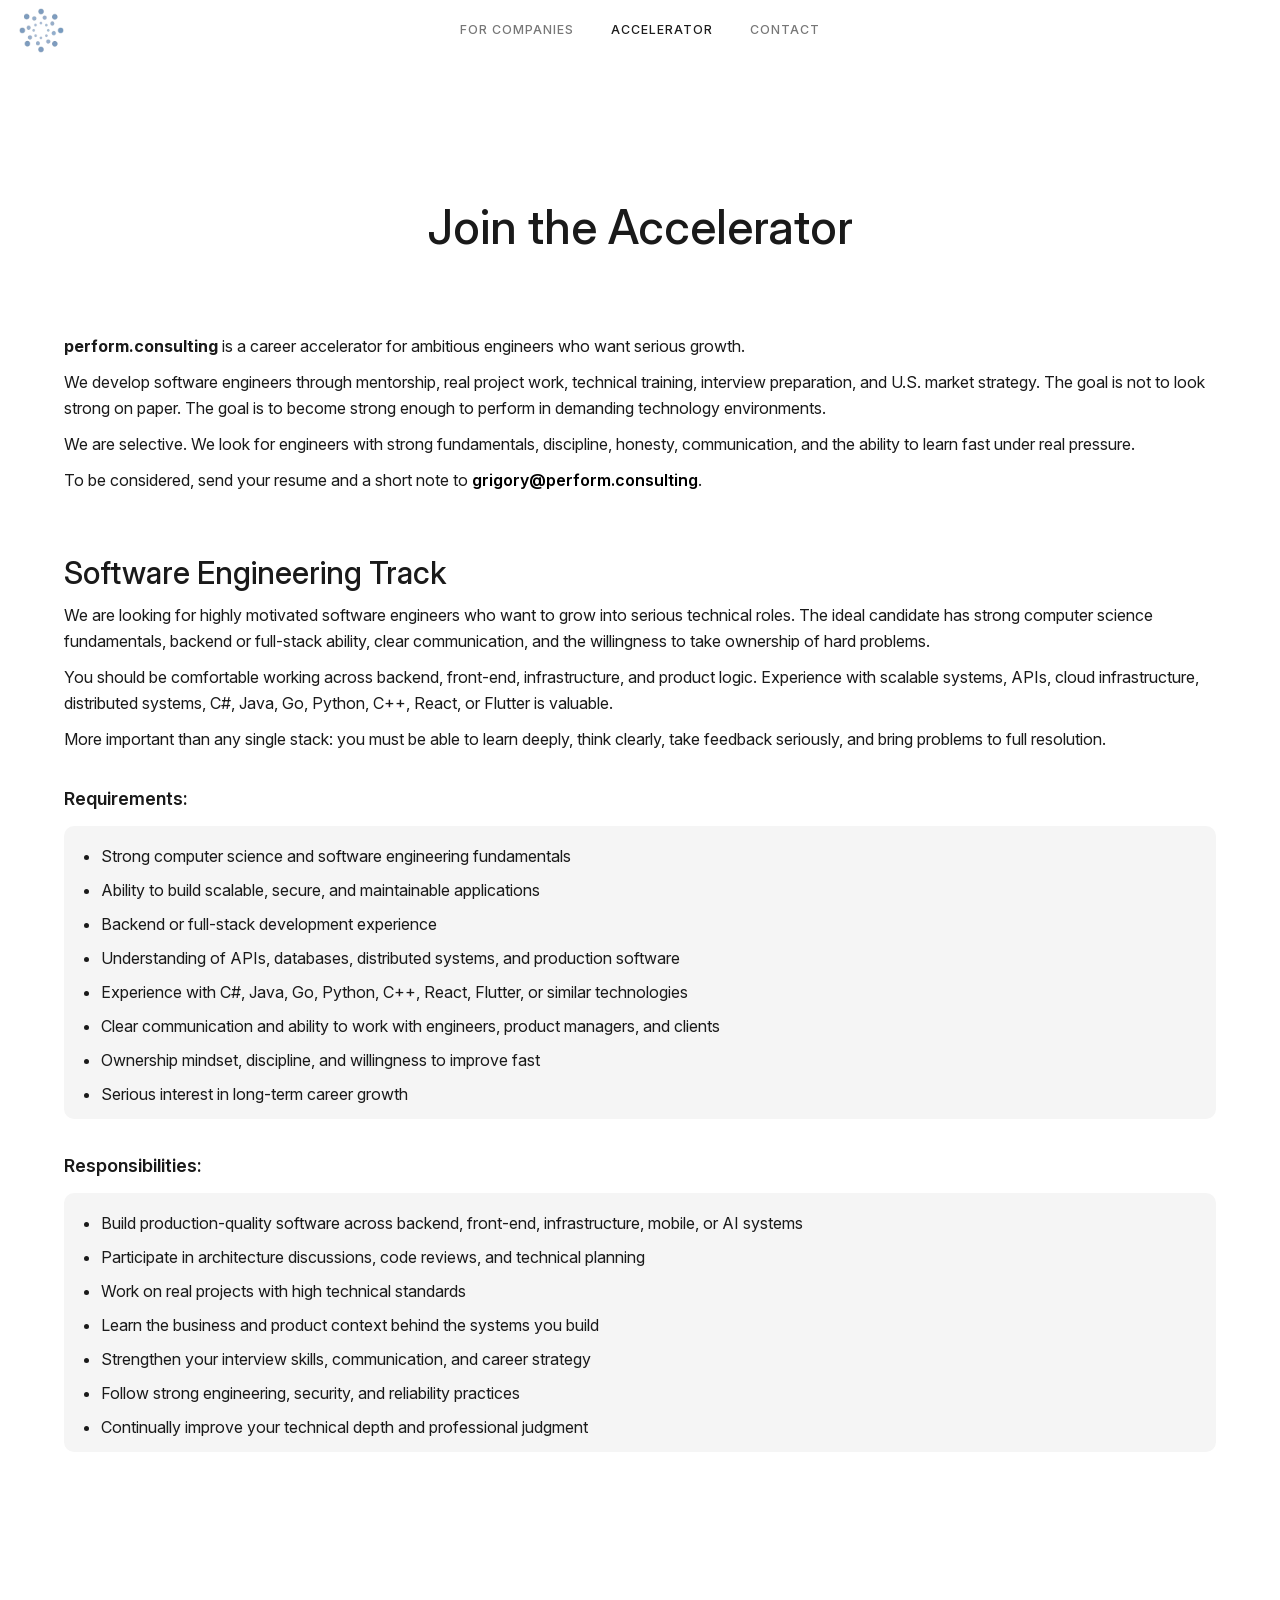
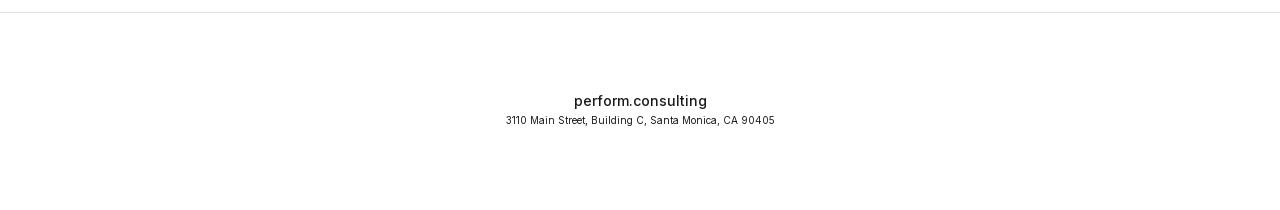
==== commit b3f59cf7: "Refine accelerator and services spacing" ====
--- a/careers/index.html
+++ b/careers/index.html
@@ -14,7 +14,7 @@
   <meta content="ZsxDKaGyRo-cMmP9hx0naSnuQwhyL4IqiapDIbpldpA" name="google-site-verification">
   <link href="../css/normalize.css" rel="stylesheet" type="text/css">
   <link href="../css/webflow.css" rel="stylesheet" type="text/css">
-  <link href="../css/grigory-zhukov.webflow.css?v=20260527-subpage-widths" rel="stylesheet" type="text/css">
+  <link href="../css/grigory-zhukov.webflow.css?v=20260527-services-grid-bottom-25" rel="stylesheet" type="text/css">
   <script type="text/javascript">!function(o,c){var n=c.documentElement,t=" w-mod-";n.className+=t+"js",("ontouchstart"in o||o.DocumentTouch&&c instanceof DocumentTouch)&&(n.className+=t+"touch")}(window,document);</script>
   <link href="../images/favicon.png" rel="shortcut icon" type="image/x-icon">
   <link href="../images/webclip.png" rel="apple-touch-icon">
@@ -45,7 +45,7 @@
     <div class="container-3 w-container">
       <p class="paragraphcareerstop"><strong>perform.consulting</strong> is a career accelerator for ambitious engineers who want serious growth.</p>
       <p class="paragraphcareerstop">We develop software engineers through mentorship, real project work, technical training, interview preparation, and U.S. market strategy. The goal is not to look strong on paper. The goal is to become strong enough to perform in demanding technology environments.</p>
-      <p class="paragraphcareerstop">We are selective. We look for engineers with strong fundamentals, ownership, discipline, honesty, communication skills, and the ability to learn fast under real pressure.</p>
+      <p class="paragraphcareerstop">We are selective. We look for engineers with strong fundamentals, discipline, honesty, communication, and the ability to learn fast under real pressure.</p>
       <p class="paragraphcareersbottom">To be considered, send your resume and a short note to <span class="emailspan">grigory@perform.consulting</span>.</p>
       <p class="pccareertracktitle">Software Engineering Track</p>
       <p class="paragraphlightcareers">We are looking for highly motivated software engineers who want to grow into serious technical roles. The ideal candidate has strong computer science fundamentals, backend or full-stack ability, clear communication, and the willingness to take ownership of hard problems.</p>
--- a/css/grigory-zhukov.webflow.css
+++ b/css/grigory-zhukov.webflow.css
@@ -226,9 +226,9 @@
 .pccareertracktitle {
   opacity: 1;
   margin-bottom: 10px;
-  font-size: 33px;
+  font-size: 31px;
   font-weight: 500;
-  line-height: 41px;
+  line-height: 39px;
 }
 
 .button {
@@ -571,12 +571,12 @@
 }
 
 .our-services-grid {
-  grid-column-gap: 20px;
-  grid-row-gap: 20px;
+  grid-column-gap: 15px;
+  grid-row-gap: 15px;
   text-align: center;
   grid-template-columns: 1fr 1fr 1fr;
   grid-template-areas: ".";
-  margin-bottom: 30px;
+  margin-bottom: 25px;
 }
 
 .section-heading-wrap {
@@ -587,7 +587,7 @@
 
 .service-icon {
   border-radius: 50%;
-  margin-bottom: 30px;
+  margin-bottom: 15px;
   margin-left: auto;
   margin-right: auto;
 }
@@ -1535,7 +1535,7 @@
 
 .paragraphbiggercareers {
   opacity: 1;
-  margin-bottom: 5px;
+  margin-bottom: 0;
   font-size: 18px;
   font-weight: 600;
   line-height: 34px;
@@ -1564,7 +1564,7 @@
 .pccareerlistblock {
   background-color: #f5f5f5;
   border-radius: 10px;
-  margin: 15px 0 30px;
+  margin: 10px 0 30px;
   padding: 17px 17px 12px;
 }
 
@@ -2015,7 +2015,6 @@
                    ". ."
                    / 1fr 1fr;
     width: auto;
-    margin-bottom: 40px;
     margin-left: auto;
     margin-right: auto;
   }
@@ -2305,8 +2304,8 @@
   }
 
   .pccareertracktitle {
-    font-size: 33px;
-    line-height: 41px;
+    font-size: 31px;
+    line-height: 39px;
   }
 
   .button {
@@ -2357,7 +2356,7 @@
   }
 
   .our-services-grid {
-    grid-row-gap: 20px;
+    grid-row-gap: 15px;
     grid-template: "."
                    "."
                    "."
@@ -2563,6 +2562,11 @@
   .paragraphbiggercareers {
     font-size: 16px;
     line-height: 28px;
+  }
+
+  .pccareertracktitle {
+    font-size: 28px;
+    line-height: 36px;
   }
 
   .container-3 {
@@ -2828,8 +2832,8 @@
   }
 
   .pccareertracktitle {
-    font-size: 33px;
-    line-height: 41px;
+    font-size: 28px;
+    line-height: 36px;
   }
 
   .container-3 {
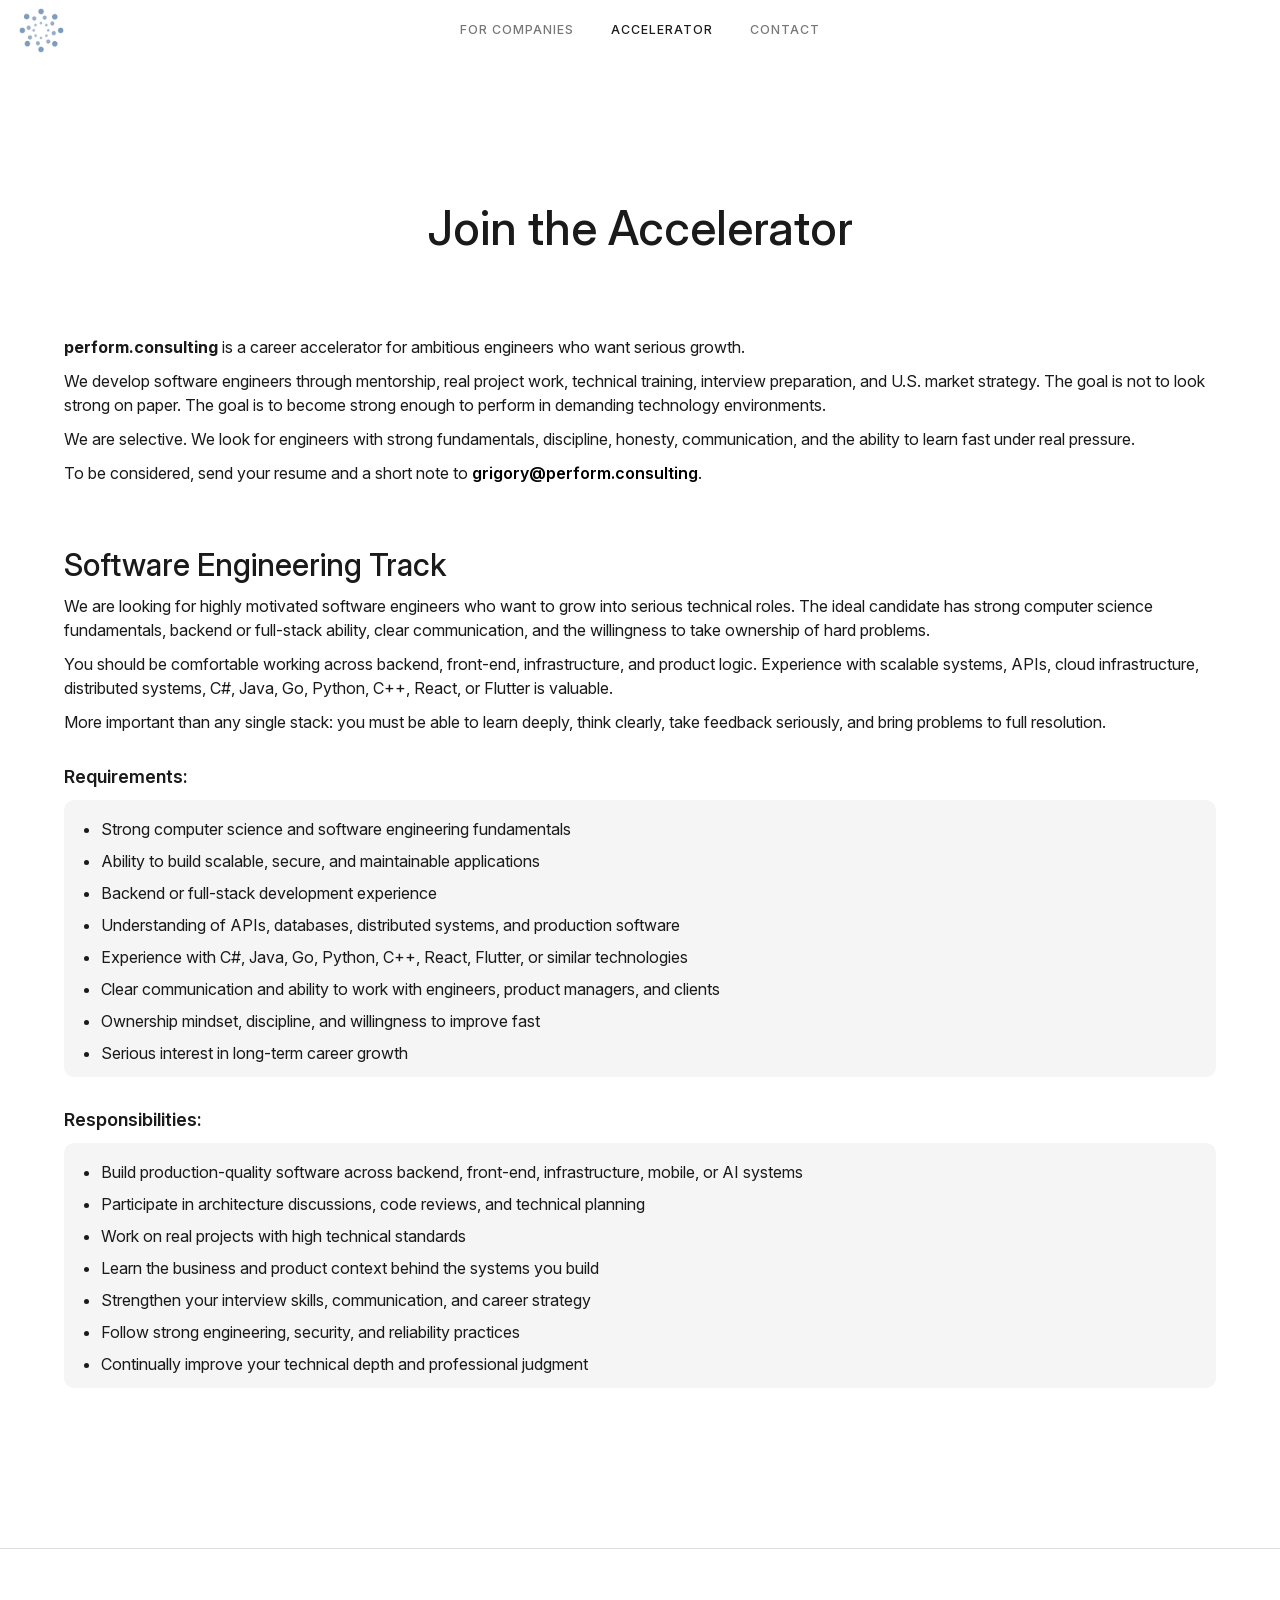
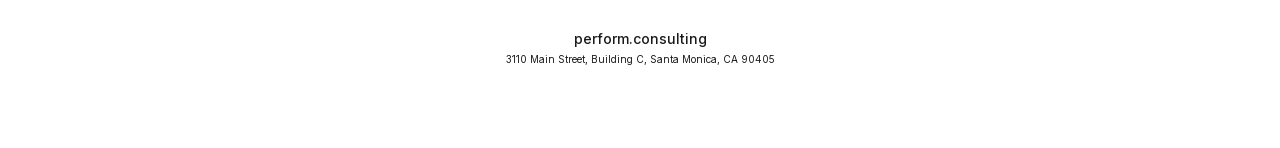
==== commit 4491c978: "Normalize site text rhythm" ====
--- a/careers/index.html
+++ b/careers/index.html
@@ -14,7 +14,7 @@
   <meta content="ZsxDKaGyRo-cMmP9hx0naSnuQwhyL4IqiapDIbpldpA" name="google-site-verification">
   <link href="../css/normalize.css" rel="stylesheet" type="text/css">
   <link href="../css/webflow.css" rel="stylesheet" type="text/css">
-  <link href="../css/grigory-zhukov.webflow.css?v=20260527-services-grid-bottom-25" rel="stylesheet" type="text/css">
+  <link href="../css/grigory-zhukov.webflow.css?v=20260527-text-rhythm-plus8" rel="stylesheet" type="text/css">
   <script type="text/javascript">!function(o,c){var n=c.documentElement,t=" w-mod-";n.className+=t+"js",("ontouchstart"in o||o.DocumentTouch&&c instanceof DocumentTouch)&&(n.className+=t+"touch")}(window,document);</script>
   <link href="../images/favicon.png" rel="shortcut icon" type="image/x-icon">
   <link href="../images/webclip.png" rel="apple-touch-icon">
--- a/css/grigory-zhukov.webflow.css
+++ b/css/grigory-zhukov.webflow.css
@@ -28,7 +28,7 @@
   font-family: Intervariable, Arial, sans-serif;
   font-size: 16px;
   font-weight: 400;
-  line-height: 28px;
+  line-height: 24px;
 }
 
 button,
@@ -44,7 +44,7 @@
   margin-bottom: 15px;
   font-size: 44px;
   font-weight: 400;
-  line-height: 62px;
+  line-height: 52px;
 }
 
 h2 {
@@ -52,7 +52,7 @@
   margin-bottom: 10px;
   font-size: 36px;
   font-weight: 400;
-  line-height: 50px;
+  line-height: 44px;
 }
 
 h3 {
@@ -60,7 +60,7 @@
   margin-bottom: 10px;
   font-size: 30px;
   font-weight: 400;
-  line-height: 46px;
+  line-height: 38px;
 }
 
 h4 {
@@ -68,7 +68,7 @@
   margin-bottom: 10px;
   font-size: 24px;
   font-weight: 400;
-  line-height: 38px;
+  line-height: 32px;
 }
 
 h5 {
@@ -76,7 +76,7 @@
   margin-bottom: 10px;
   font-size: 20px;
   font-weight: 500;
-  line-height: 34px;
+  line-height: 28px;
 }
 
 h6 {
@@ -84,7 +84,7 @@
   margin-bottom: 10px;
   font-size: 16px;
   font-weight: 500;
-  line-height: 28px;
+  line-height: 24px;
 }
 
 p {
@@ -136,7 +136,7 @@
   margin-bottom: 25px;
   padding: 15px 30px;
   font-size: 20px;
-  line-height: 34px;
+  line-height: 28px;
 }
 
 figure {
@@ -149,7 +149,7 @@
   text-align: center;
   margin-top: 5px;
   font-size: 14px;
-  line-height: 26px;
+  line-height: 22px;
 }
 
 .divider {
@@ -208,7 +208,7 @@
   margin-bottom: 0;
   font-size: 23px;
   font-weight: 600;
-  line-height: 33px;
+  line-height: 31px;
 }
 
 .paragraph-bigger.cc-bigger-light {
@@ -244,7 +244,7 @@
   padding: 12px 21px;
   font-size: 11px;
   font-weight: 500;
-  line-height: 20px;
+  line-height: 19px;
   text-decoration: none;
   transition: background-color .4s, opacity .4s, color .4s;
 }
@@ -261,7 +261,7 @@
 .button.cc-jumbo-button {
   padding: 16px 35px;
   font-size: 14px;
-  line-height: 26px;
+  line-height: 22px;
 }
 
 .button.cc-jumbo-button.cc-jumbo-white {
@@ -287,7 +287,7 @@
   background-color: #fff;
   padding: 16px 35px;
   font-size: 14px;
-  line-height: 26px;
+  line-height: 22px;
 }
 
 .button.cc-white-button:hover {
@@ -326,7 +326,7 @@
   margin-bottom: 10px;
   font-size: 18px;
   font-weight: 500;
-  line-height: 32px;
+  line-height: 26px;
 }
 
 .rich-text {
@@ -345,6 +345,7 @@
 .paragraph-light {
   opacity: .6;
   font-weight: 500;
+  line-height: calc(1em + 8px);
 }
 
 .heading-jumbo {
@@ -354,7 +355,7 @@
   margin-bottom: 10px;
   font-size: 64px;
   font-weight: 600;
-  line-height: 80px;
+  line-height: 72px;
 }
 
 .heading-jumbo.cc-white-heading-jumbo {
@@ -367,7 +368,7 @@
   margin-bottom: 15px;
   font-size: 36px;
   font-weight: 400;
-  line-height: 50px;
+  line-height: 44px;
 }
 
 .styleguide-button-wrap {
@@ -389,7 +390,7 @@
 
 .paragraph-small {
   font-size: 14px;
-  line-height: 26px;
+  line-height: 22px;
 }
 
 .logo-link {
@@ -437,7 +438,7 @@
   padding-bottom: 9px;
   font-size: 11px;
   font-weight: 600;
-  line-height: 20px;
+  line-height: 19px;
 }
 
 .navigation-item:hover {
@@ -598,7 +599,7 @@
   background-color: #202020;
   padding: 9px 30px;
   font-size: 14px;
-  line-height: 26px;
+  line-height: 22px;
 }
 
 .status-message.cc-success-message {
@@ -645,7 +646,7 @@
   margin-bottom: 18px;
   padding: 21px 20px;
   font-size: 14px;
-  line-height: 26px;
+  line-height: 22px;
   transition: border-color .4s;
 }
 
@@ -707,7 +708,7 @@
   margin-bottom: 40px;
   font-size: 16px;
   font-weight: 400;
-  line-height: 26px;
+  line-height: 24px;
 }
 
 .contact-map-grid {
@@ -734,7 +735,7 @@
   margin-bottom: 8px;
   font-size: 23px;
   font-weight: 500;
-  line-height: 33px;
+  line-height: 31px;
 }
 
 .contact-team-name-wrap {
@@ -790,7 +791,7 @@
   margin-bottom: 5px;
   font-size: 20px;
   font-weight: 400;
-  line-height: 34px;
+  line-height: 28px;
 }
 
 .projects-grid {
@@ -817,7 +818,7 @@
   margin-bottom: 5px;
   font-size: 20px;
   font-weight: 400;
-  line-height: 34px;
+  line-height: 28px;
   text-decoration: none;
 }
 
@@ -947,7 +948,7 @@
   margin-bottom: 10px;
   font-size: 30px;
   font-weight: 400;
-  line-height: 46px;
+  line-height: 38px;
   text-decoration: none;
 }
 
@@ -1099,7 +1100,7 @@
   margin-bottom: 10px;
   font-size: 24px;
   font-weight: 500;
-  line-height: 38px;
+  line-height: 32px;
   text-decoration: none;
 }
 
@@ -1149,14 +1150,14 @@
   font-family: Intervariable, Arial, sans-serif;
   font-size: 36px;
   font-weight: 700;
-  line-height: 48px;
+  line-height: 44px;
 }
 
 .bold-text {
   color: #000;
   font-size: 32px;
   font-weight: 700;
-  line-height: 36px;
+  line-height: 40px;
 }
 
 .paragraph {
@@ -1166,7 +1167,7 @@
   margin-bottom: 0;
   font-size: 16px;
   font-weight: 400;
-  line-height: 26px;
+  line-height: 24px;
 }
 
 .section.cc-store-home-wrap .home-section-wrap .paragraph {
@@ -1187,6 +1188,7 @@
   padding: 12px 30px;
   font-size: 14px;
   font-weight: 700;
+  line-height: 22px;
 }
 
 .primary-button-black:hover {
@@ -1219,7 +1221,7 @@
   font-size: 36px;
   font-style: normal;
   font-weight: 700;
-  line-height: 48px;
+  line-height: 44px;
 }
 
 .pcsectionheading {
@@ -1227,12 +1229,12 @@
   margin-bottom: 0;
   font-size: 47px;
   font-weight: 500;
-  line-height: 53px;
+  line-height: 55px;
 }
 
 .centered-container-pc.hero .pcsectionheading {
   font-size: 47px;
-  line-height: 53px;
+  line-height: 55px;
 }
 
 .intro-header-pc {
@@ -1271,13 +1273,13 @@
   margin-bottom: 10px;
   font-size: 47px;
   font-weight: 500;
-  line-height: 53px;
+  line-height: 55px;
 }
 
 .intro-header-pc .pchero-title-primary {
   display: block;
   font-size: 47px;
-  line-height: 53px;
+  line-height: 55px;
 }
 
 .intro-header-pc .pchero-title-secondary {
@@ -1363,7 +1365,7 @@
   text-align: center;
   font-size: 11px;
   font-weight: 700;
-  line-height: 20px;
+  line-height: 19px;
 }
 
 .container-copy {
@@ -1375,6 +1377,7 @@
 
 .text-span {
   font-size: 14px;
+  line-height: 22px;
 }
 
 .introheaderpcnarrow1 {
@@ -1505,6 +1508,7 @@
   margin-bottom: 10px;
   font-size: 18px;
   font-weight: 500;
+  line-height: 26px;
 }
 
 .paragraphcareersbottom {
@@ -1515,6 +1519,7 @@
   margin-bottom: 60px;
   font-size: 18px;
   font-weight: 500;
+  line-height: 26px;
 }
 
 .paragraphlightcareers {
@@ -1538,7 +1543,7 @@
   margin-bottom: 0;
   font-size: 18px;
   font-weight: 600;
-  line-height: 34px;
+  line-height: 26px;
 }
 
 .paragraphbiggercareers.cc-bigger-light {
@@ -1580,7 +1585,7 @@
   margin-bottom: 8px;
   font-size: 16px;
   font-weight: 400;
-  line-height: 26px;
+  line-height: 24px;
 }
 
 .pccareerlistitem:last-child {
@@ -1609,6 +1614,7 @@
   margin-bottom: 10px;
   font-size: 18px;
   font-weight: 500;
+  line-height: 26px;
 }
 
 .body {
@@ -1627,7 +1633,7 @@
 
 .pcservicetypeph .pcsericetypeparagraph {
   font-size: 14px;
-  line-height: 24px;
+  line-height: 22px;
 }
 
 .pcsericetypeparagraph {
@@ -1635,7 +1641,7 @@
   margin-top: 10px;
   font-size: 17px;
   font-weight: 500;
-  line-height: 27px;
+  line-height: 25px;
 }
 
 .pcservicesbutton {
@@ -1650,7 +1656,7 @@
   padding: 12px 21px;
   font-size: 11px;
   font-weight: 500;
-  line-height: 20px;
+  line-height: 19px;
   text-decoration: none;
   transition: background-color .4s, opacity .4s, color .4s;
 }
@@ -1667,7 +1673,7 @@
 .pcservicesbutton.cc-jumbo-button {
   padding: 16px 35px;
   font-size: 14px;
-  line-height: 26px;
+  line-height: 22px;
 }
 
 .pcservicesbutton.cc-jumbo-button.cc-jumbo-white {
@@ -1693,7 +1699,7 @@
   background-color: #fff;
   padding: 16px 35px;
   font-size: 14px;
-  line-height: 26px;
+  line-height: 22px;
 }
 
 .pcservicesbutton.cc-white-button:hover {
@@ -1757,7 +1763,7 @@
 .formsubmitbutton.cc-jumbo-button {
   padding: 16px 35px;
   font-size: 14px;
-  line-height: 26px;
+  line-height: 22px;
 }
 
 .formsubmitbutton.cc-jumbo-button.cc-jumbo-white {
@@ -1783,7 +1789,7 @@
   background-color: #fff;
   padding: 16px 35px;
   font-size: 14px;
-  line-height: 26px;
+  line-height: 22px;
 }
 
 .formsubmitbutton.cc-white-button:hover {
@@ -1872,7 +1878,7 @@
   margin-bottom: 0;
   font-size: 47px;
   font-weight: 500;
-  line-height: 53px;
+  line-height: 55px;
 }
 
 .contact-form-heading-wrap .paragraph-bigger,
@@ -1882,7 +1888,7 @@
   margin-bottom: 0;
   font-size: 47px;
   font-weight: 500;
-  line-height: 53px;
+  line-height: 55px;
 }
 
 .pcsericetypeparagraph,
@@ -1899,12 +1905,13 @@
   color: #1a1a1a;
   font-size: 16px;
   font-weight: 400;
-  line-height: 26px;
+  line-height: 24px;
 }
 
 @media screen and (max-width: 991px) {
   .pcsectionheading {
     font-size: 47px;
+    line-height: 55px;
   }
 
   .section {
@@ -1939,12 +1946,12 @@
 
   .label {
     font-size: 16px;
-    line-height: 26px;
+    line-height: 24px;
   }
 
   .heading-jumbo {
     font-size: 56px;
-    line-height: 70px;
+    line-height: 64px;
   }
 
   .logo-link.w--current {
@@ -2039,7 +2046,6 @@
   }
 
   .contact-map-grid {
-    grid-template-columns: 1fr;
     grid-row-gap: 32px;
     margin-bottom: 70px;
   }
@@ -2177,7 +2183,7 @@
 
   .intro-header-pc .pchero-heading {
     font-size: 47px;
-    line-height: 53px;
+    line-height: 55px;
   }
 
   .pcsubpagehdr.cc-subpage .intro-content {
@@ -2187,12 +2193,12 @@
 
   .pcsubpageheading {
     font-size: 47px;
-    line-height: 53px;
+    line-height: 55px;
   }
 
   .intro-header-pc .pchero-title-primary {
     font-size: 47px;
-    line-height: 53px;
+    line-height: 55px;
   }
 
   .intro-header-pc .pchero-title-secondary {
@@ -2272,7 +2278,7 @@
   .section.cc-store-home-wrap .pcsectionheading,
   .centered-container-pc.hero .pcsectionheading {
     font-size: 46px;
-    line-height: 52px;
+    line-height: 54px;
   }
 
   .section {
@@ -2300,7 +2306,7 @@
 
   .paragraph-bigger {
     font-size: 23px;
-    line-height: 33px;
+    line-height: 31px;
   }
 
   .pccareertracktitle {
@@ -2320,12 +2326,12 @@
 
   .heading-jumbo {
     font-size: 50px;
-    line-height: 64px;
+    line-height: 58px;
   }
 
   .heading-jumbo-small {
     font-size: 30px;
-    line-height: 52px;
+    line-height: 38px;
   }
 
   .logo-link {
@@ -2384,9 +2390,22 @@
     margin-bottom: 34px;
   }
 
+  .contact-map-grid {
+    grid-template-columns: 1fr;
+  }
+
+  .contact-details {
+    text-align: left;
+    order: 1;
+  }
+
+  .contact-map {
+    order: 2;
+  }
+
   .contact-detail-title {
     font-size: 21px;
-    line-height: 30px;
+    line-height: 29px;
   }
 
   .text-field.cc-contact-field, .text-field.cc-textarea {
@@ -2400,7 +2419,7 @@
 
   .team-member-name {
     font-size: 16px;
-    line-height: 28px;
+    line-height: 24px;
   }
 
   .project-name-wrap {
@@ -2409,7 +2428,7 @@
 
   .project-name-link {
     font-size: 16px;
-    line-height: 28px;
+    line-height: 24px;
   }
 
   .detail-image {
@@ -2466,13 +2485,13 @@
 
   .paragraph {
     font-size: 15px;
-    line-height: 25px;
+    line-height: 23px;
   }
 
   .section.cc-store-home-wrap .home-section-wrap .paragraph {
     margin-top: 10px;
     font-size: 16px;
-    line-height: 26px;
+    line-height: 24px;
   }
 
   .centered-container-pc.hero .paragraph {
@@ -2556,12 +2575,12 @@
 
   .paragraphcareers, .paragraphcareersbottom {
     font-size: 16px;
-    line-height: 25px;
+    line-height: 24px;
   }
 
   .paragraphbiggercareers {
     font-size: 16px;
-    line-height: 28px;
+    line-height: 24px;
   }
 
   .pccareertracktitle {
@@ -2576,7 +2595,7 @@
 
   .paragraphcareerstop {
     font-size: 16px;
-    line-height: 25px;
+    line-height: 24px;
   }
 
   .pcservicesbutton {
@@ -2602,7 +2621,7 @@
   .contact-form-heading-wrap .paragraph-bigger,
   .container-3 > .paragraph-bigger {
     font-size: 40px;
-    line-height: 46px;
+    line-height: 48px;
   }
 
   .pcsubpageheading {
@@ -2631,14 +2650,14 @@
   .details-wrap .paragraph-light,
   .contact-email-link {
     font-size: 15px;
-    line-height: 25px;
+    line-height: 23px;
   }
 }
 
 @media screen and (max-width: 479px) {
   h1 {
     font-size: 36px;
-    line-height: 52px;
+    line-height: 44px;
   }
 
   .button {
@@ -2653,7 +2672,7 @@
 
   .heading-jumbo {
     font-size: 36px;
-    line-height: 48px;
+    line-height: 44px;
   }
 
   .menu {
@@ -2752,19 +2771,19 @@
 
   .pcsectionheading {
     font-size: 40px;
-    line-height: 46px;
+    line-height: 48px;
   }
 
   .section.cc-store-home-wrap .pcsectionheading,
   .centered-container-pc.hero .pcsectionheading {
     font-size: 42px;
-    line-height: 48px;
+    line-height: 50px;
   }
 
   .section.cc-store-home-wrap .home-section-wrap .paragraph {
     margin-top: 8px;
     font-size: 16px;
-    line-height: 26px;
+    line-height: 24px;
   }
 
   .centered-container-pc.hero .paragraph {
@@ -2786,12 +2805,12 @@
   .intro-header-pc .pchero-heading {
     margin-bottom: 5px;
     font-size: 40px;
-    line-height: 46px;
+    line-height: 48px;
   }
 
   .intro-header-pc .pchero-title-primary {
     font-size: 40px;
-    line-height: 46px;
+    line-height: 48px;
   }
 
   .intro-header-pc .pchero-title-secondary {
@@ -2810,6 +2829,7 @@
     padding-left: 0;
     padding-right: 0;
     font-size: 11px;
+    line-height: 19px;
   }
 
   .introheaderpcnarrow2.cc-subpage {
@@ -2875,7 +2895,7 @@
 
   .pcsubpageheading {
     font-size: 40px;
-    line-height: 46px;
+    line-height: 48px;
   }
 }
 
@@ -3026,6 +3046,7 @@
   margin: 0;
   padding: 0;
   font-size: 13px;
+  line-height: 21px;
   display: block;
   position: fixed !important;
   inset: 0 0 auto;
@@ -3100,7 +3121,7 @@
   padding: 0 1.15rem;
   font-size: .77rem;
   font-weight: 500;
-  line-height: 3.35rem;
+  line-height: calc(.77rem + 8px);
   text-decoration: none;
   transition: color 140ms ease;
   position: relative;
@@ -3351,7 +3372,7 @@
     padding: 0 1rem;
     font-size: .98rem;
     font-weight: 500;
-    line-height: 1.15;
+    line-height: calc(.98rem + 8px);
     display: flex !important;
     box-shadow: none;
   }
@@ -3417,6 +3438,7 @@
   .navigation-items[data-nav-menu-open] .navigation-item.w-nav-link {
     white-space: normal;
     font-size: .96rem;
+    line-height: calc(.96rem + 8px);
   }
 }
 
@@ -3462,7 +3484,7 @@
   font-family: Intervariable, Arial, sans-serif;
   font-size: clamp(12px, calc(11.27px + .23vw), 14px);
   font-weight: 500;
-  line-height: 18px;
+  line-height: calc(clamp(12px, calc(11.27px + .23vw), 14px) + 8px);
   text-decoration: none;
 }
 
@@ -3479,6 +3501,6 @@
   color: #1a1a1a;
   font-size: 10px;
   font-weight: 400;
-  line-height: 20px;
+  line-height: 18px;
   display: block;
 }
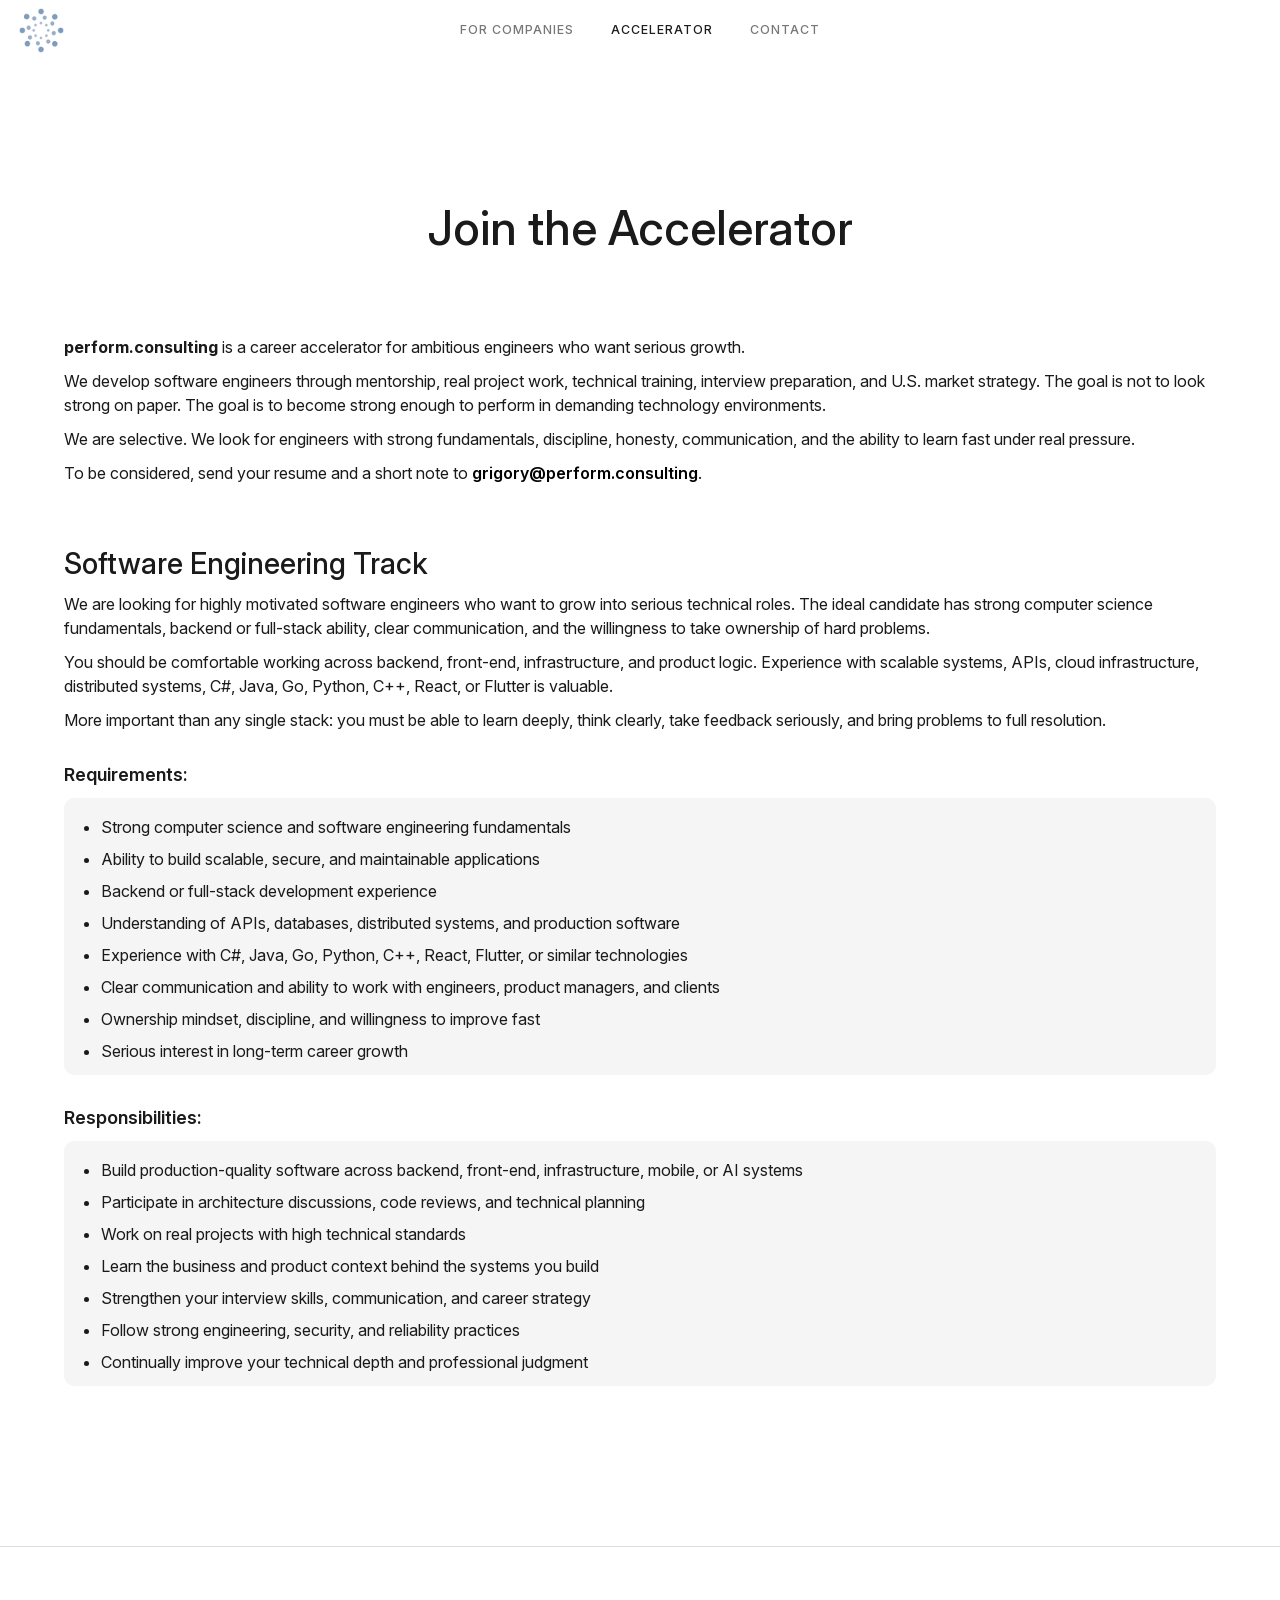
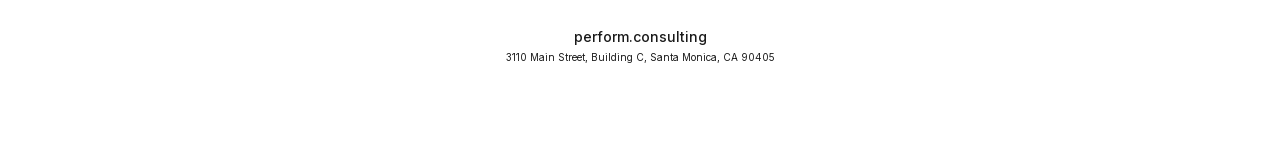
==== commit d582c1c8: "Reduce accelerator track title size" ====
--- a/careers/index.html
+++ b/careers/index.html
@@ -14,7 +14,7 @@
   <meta content="ZsxDKaGyRo-cMmP9hx0naSnuQwhyL4IqiapDIbpldpA" name="google-site-verification">
   <link href="../css/normalize.css" rel="stylesheet" type="text/css">
   <link href="../css/webflow.css" rel="stylesheet" type="text/css">
-  <link href="../css/grigory-zhukov.webflow.css?v=20260527-text-rhythm-plus8" rel="stylesheet" type="text/css">
+  <link href="../css/grigory-zhukov.webflow.css?v=20260528-career-track-title-size" rel="stylesheet" type="text/css">
   <script type="text/javascript">!function(o,c){var n=c.documentElement,t=" w-mod-";n.className+=t+"js",("ontouchstart"in o||o.DocumentTouch&&c instanceof DocumentTouch)&&(n.className+=t+"touch")}(window,document);</script>
   <link href="../images/favicon.png" rel="shortcut icon" type="image/x-icon">
   <link href="../images/webclip.png" rel="apple-touch-icon">
--- a/css/grigory-zhukov.webflow.css
+++ b/css/grigory-zhukov.webflow.css
@@ -226,9 +226,9 @@
 .pccareertracktitle {
   opacity: 1;
   margin-bottom: 10px;
-  font-size: 31px;
+  font-size: 29px;
   font-weight: 500;
-  line-height: 39px;
+  line-height: 37px;
 }
 
 .button {
@@ -716,7 +716,7 @@
   grid-row-gap: 30px;
   grid-template-columns: minmax(0, 8fr) minmax(220px, 2fr);
   align-items: start;
-  margin-bottom: 100px;
+  margin-bottom: var(--pc-page-title-offset);
 }
 
 .contact-map {
@@ -732,10 +732,10 @@
 
 .contact-detail-title {
   color: #1a1a1a;
-  margin-bottom: 8px;
+  margin-bottom: 5px;
   font-size: 23px;
   font-weight: 500;
-  line-height: 31px;
+  line-height: 29px;
 }
 
 .contact-team-name-wrap {
@@ -962,7 +962,9 @@
 
 .contact-email-link {
   opacity: .6;
-  margin-bottom: 5px;
+  margin-top: -3px;
+  margin-bottom: 0;
+  display: block;
 }
 
 .contact-email-link:hover {
@@ -2047,7 +2049,7 @@
 
   .contact-map-grid {
     grid-row-gap: 32px;
-    margin-bottom: 70px;
+    margin-bottom: var(--pc-page-title-offset);
   }
 
   .get-in-touch-form {
@@ -2310,8 +2312,8 @@
   }
 
   .pccareertracktitle {
-    font-size: 31px;
-    line-height: 39px;
+    font-size: 29px;
+    line-height: 37px;
   }
 
   .button {
@@ -2392,10 +2394,12 @@
 
   .contact-map-grid {
     grid-template-columns: 1fr;
+    margin-bottom: 120px;
   }
 
   .contact-details {
-    text-align: left;
+    text-align: center;
+    justify-self: center;
     order: 1;
   }
 
@@ -2405,7 +2409,7 @@
 
   .contact-detail-title {
     font-size: 21px;
-    line-height: 29px;
+    line-height: 27px;
   }
 
   .text-field.cc-contact-field, .text-field.cc-textarea {
@@ -2584,8 +2588,8 @@
   }
 
   .pccareertracktitle {
-    font-size: 28px;
-    line-height: 36px;
+    font-size: 26px;
+    line-height: 34px;
   }
 
   .container-3 {
@@ -2710,7 +2714,7 @@
 
   .contact-map-grid {
     grid-row-gap: 28px;
-    margin-bottom: 60px;
+    margin-bottom: 120px;
   }
 
   .contact-map {
@@ -2852,8 +2856,8 @@
   }
 
   .pccareertracktitle {
-    font-size: 28px;
-    line-height: 36px;
+    font-size: 26px;
+    line-height: 34px;
   }
 
   .container-3 {
@@ -3034,6 +3038,7 @@
   --pc-nav-text-active: #1d1d1d;
   --pc-nav-accent: #7f9fbd;
   --pc-mobile-pill-bg: #f9f9f9;
+  --pc-page-title-offset: clamp(140px, 14vh, 180px);
 }
 
 .navigation.w-nav {
@@ -3442,6 +3447,24 @@
   }
 }
 
+@media screen and (max-width: 991px) {
+  body {
+    --pc-page-title-offset: 110px;
+  }
+}
+
+@media screen and (max-width: 767px) {
+  body {
+    --pc-page-title-offset: 103px;
+  }
+}
+
+@media screen and (max-width: 479px) {
+  body {
+    --pc-page-title-offset: 79px;
+  }
+}
+
 /* Perform footer, adapted from Hypername's landing footer. */
 .footerph {
   color: #1a1a1a;
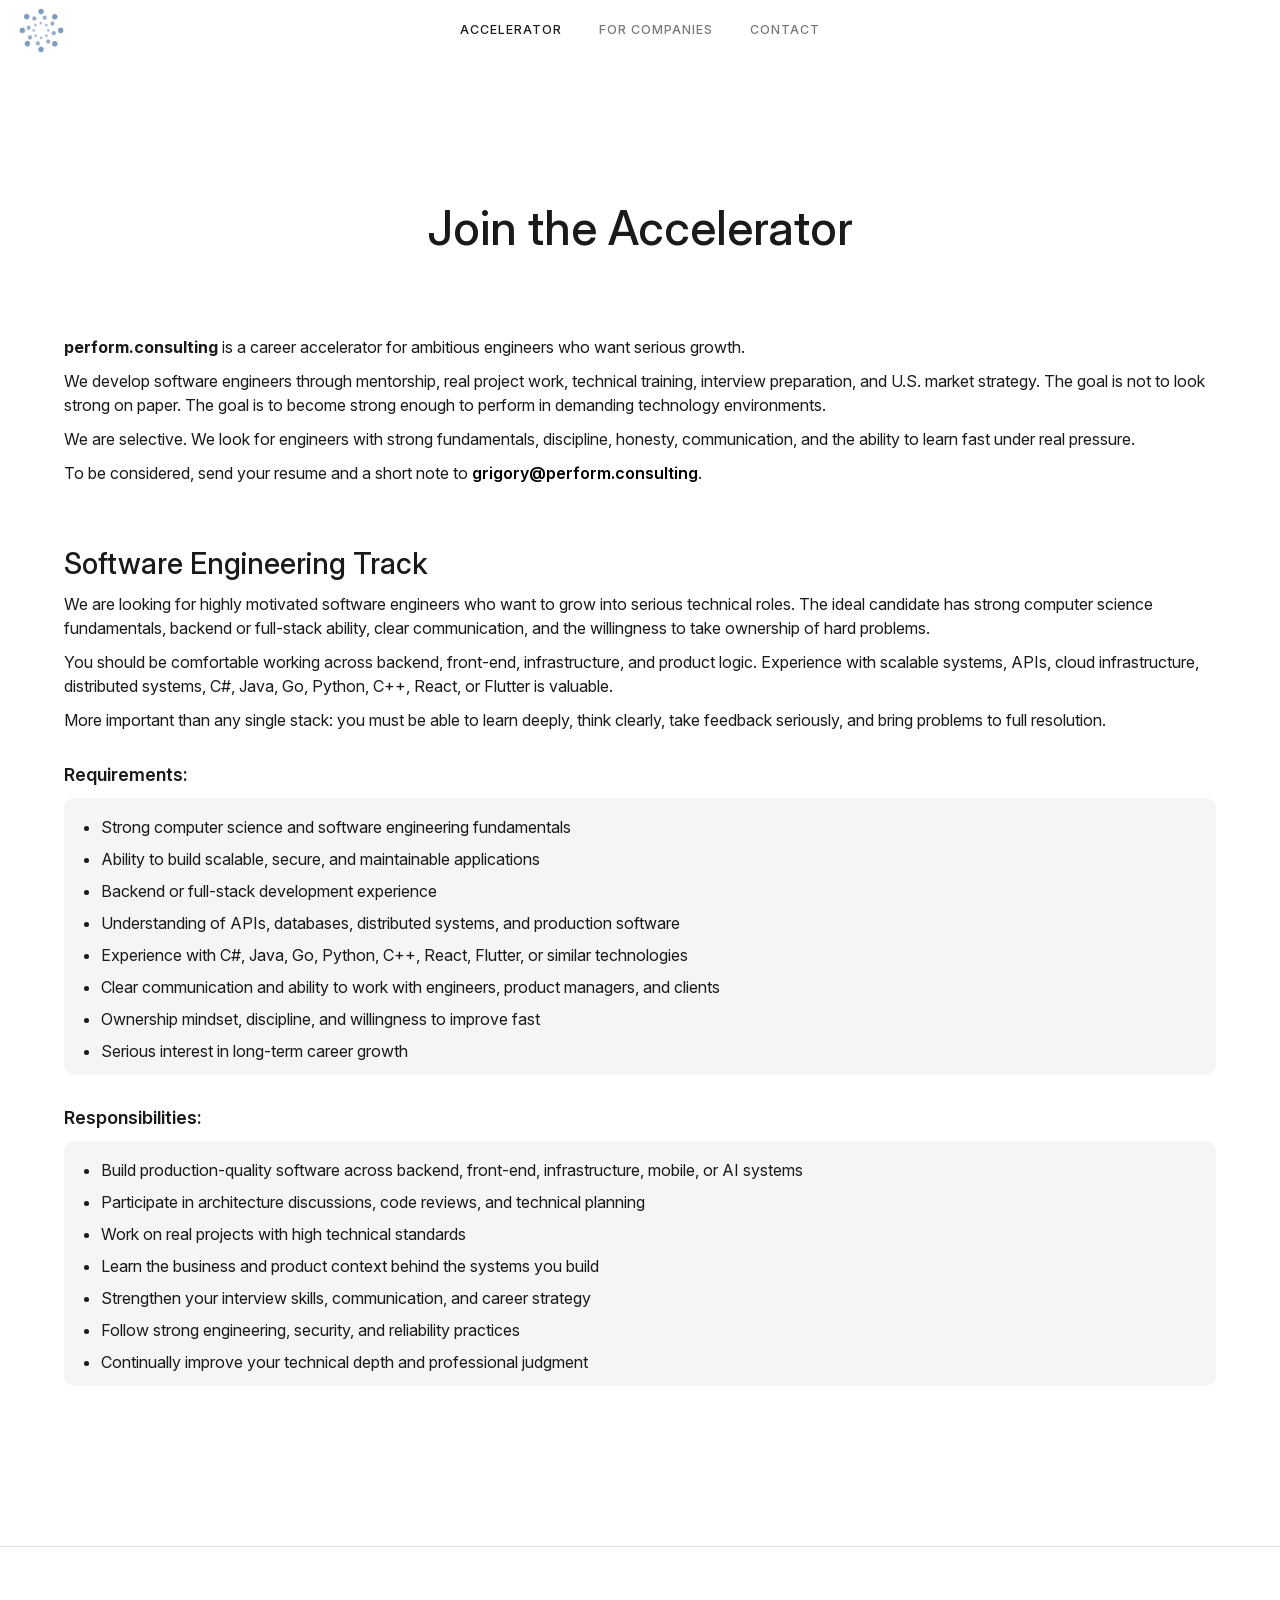
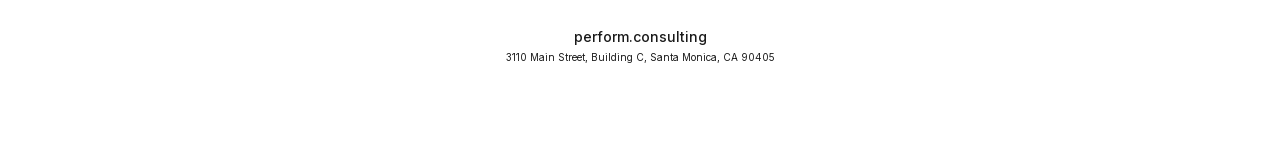
==== commit 9470e77d: "Swap primary navigation order" ====
--- a/careers/index.html
+++ b/careers/index.html
@@ -28,8 +28,8 @@
       <a href="../" class="logo-link w-nav-brand"><img src="../images/logo_256x256.png" width="45" alt="" class="logo-image"></a>
       <div class="menu">
         <nav role="navigation" class="navigation-items w-nav-menu">
+          <a href="../careers/" aria-current="page" class="navigation-item w-nav-link w--current">ACCELERATOR</a>
           <a href="../forcompanies/" class="navigation-item w-nav-link">FOR COMPANIES</a>
-          <a href="../careers/" aria-current="page" class="navigation-item w-nav-link w--current">ACCELERATOR</a>
           <a href="../contact/" class="navigation-item w-nav-link">Contact</a>
         </nav>
         <div class="menu-button w-nav-button"></div>
--- a/css/grigory-zhukov.webflow.css
+++ b/css/grigory-zhukov.webflow.css
@@ -3037,7 +3037,11 @@
   --pc-nav-text: #777;
   --pc-nav-text-active: #1d1d1d;
   --pc-nav-accent: #7f9fbd;
-  --pc-mobile-pill-bg: #f9f9f9;
+  --pc-mobile-menu-button-bg: #1a1b1f;
+  --pc-mobile-menu-button-hover-bg: #32343a;
+  --pc-mobile-menu-button-active-bg: #43464d;
+  --pc-mobile-menu-button-current-bg: #fff;
+  --pc-mobile-menu-button-current-text: #1a1b1f;
   --pc-page-title-offset: clamp(140px, 14vh, 180px);
 }
 
@@ -3083,18 +3087,41 @@
   justify-self: start;
   align-items: center;
   display: inline-flex;
+  -webkit-tap-highlight-color: transparent;
+  user-select: none;
+  -webkit-user-select: none;
+  touch-action: manipulation;
 }
 
 .logo-link:hover,
 .logo-link:focus {
   opacity: 1;
   color: inherit;
+  background: transparent;
+  outline: none;
+  box-shadow: none;
+}
+
+.logo-link:active {
+  background: transparent;
+  outline: none;
+  box-shadow: none;
+}
+
+.logo-link:focus-visible {
+  border-radius: 50%;
+  outline: 2px solid rgb(127 159 189 / .45);
+  outline-offset: 4px;
 }
 
 .navigation .logo-image {
   width: 45px;
   height: 45px;
   object-fit: contain;
+  user-select: none;
+  -webkit-user-select: none;
+  -webkit-user-drag: none;
+  -webkit-touch-callout: none;
 }
 
 .menu {
@@ -3323,7 +3350,7 @@
     height: 100dvh !important;
     min-height: 100vh;
     min-height: 100dvh;
-    padding: 4.65rem .9rem 2rem !important;
+    padding: clamp(6.875rem, calc(22vh - 30px), 11.125rem) .9rem 2rem !important;
     display: block !important;
     position: fixed !important;
     inset: 0 !important;
@@ -3348,12 +3375,26 @@
     margin: 0 auto 1.2rem;
     text-decoration: none;
     display: inline-flex !important;
+    -webkit-tap-highlight-color: transparent;
+    user-select: none;
+    -webkit-user-select: none;
+    touch-action: manipulation;
   }
 
   .navigation-items[data-nav-menu-open] .mobile-menu-logo-link:hover,
-  .navigation-items[data-nav-menu-open] .mobile-menu-logo-link:focus {
+  .navigation-items[data-nav-menu-open] .mobile-menu-logo-link:focus,
+  .navigation-items[data-nav-menu-open] .mobile-menu-logo-link:active {
     opacity: 1;
     color: var(--pc-nav-accent);
+    background: transparent;
+    outline: none;
+    box-shadow: none;
+  }
+
+  .navigation-items[data-nav-menu-open] .mobile-menu-logo-link:focus-visible {
+    border-radius: 50%;
+    outline: 2px solid rgb(127 159 189 / .45);
+    outline-offset: 4px;
   }
 
   .navigation-items[data-nav-menu-open] .mobile-menu-logo-link .logo-image {
@@ -3364,21 +3405,22 @@
 
   .navigation-items[data-nav-menu-open] .navigation-item,
   .navigation-items[data-nav-menu-open] .navigation-item.w-nav-link {
-    color: var(--pc-nav-text) !important;
+    color: #fff !important;
     text-align: center;
     letter-spacing: .09em;
-    background: var(--pc-mobile-pill-bg) !important;
+    background: var(--pc-mobile-menu-button-bg) !important;
     border-radius: 8em !important;
     justify-content: center;
     align-items: center;
-    width: min(18rem, calc(100vw - 1.8rem));
-    height: 3.45rem;
+    width: min(16.25rem, calc(100vw - 1.8rem));
+    height: 3.12rem;
     margin: 0 auto .55rem;
-    padding: 0 1rem;
-    font-size: .98rem;
-    font-weight: 500;
-    line-height: calc(.98rem + 8px);
+    padding: 0 .9rem;
+    font-size: .88rem;
+    font-weight: 400;
+    line-height: calc(.88rem + 8px);
     display: flex !important;
+    box-sizing: border-box;
     box-shadow: none;
   }
 
@@ -3388,8 +3430,13 @@
 
   .navigation-items[data-nav-menu-open] .navigation-item:hover,
   .navigation-items[data-nav-menu-open] .navigation-item:focus {
-    color: var(--pc-nav-text-active) !important;
-    background: #fff !important;
+    color: #fff !important;
+    background: var(--pc-mobile-menu-button-hover-bg) !important;
+  }
+
+  .navigation-items[data-nav-menu-open] .navigation-item:active {
+    color: #fff !important;
+    background: var(--pc-mobile-menu-button-active-bg) !important;
   }
 
   .navigation-items[data-nav-menu-open] .navigation-item.w--current,
@@ -3401,11 +3448,11 @@
   .navigation-items[data-nav-menu-open] .navigation-item.w--current:focus,
   .navigation-items[data-nav-menu-open] .navigation-item.sc-mobile-current:focus,
   .navigation-items[data-nav-menu-open] .navigation-item[aria-current="page"]:focus {
-    color: var(--pc-nav-text-active) !important;
-    background: #fff !important;
+    color: var(--pc-mobile-menu-button-current-text) !important;
+    background: var(--pc-mobile-menu-button-current-bg) !important;
     cursor: default;
     pointer-events: none;
-    box-shadow: none;
+    box-shadow: inset 0 0 0 1px rgb(26 27 31 / .12);
   }
 }
 
@@ -3442,8 +3489,8 @@
   .navigation-items[data-nav-menu-open] .navigation-item,
   .navigation-items[data-nav-menu-open] .navigation-item.w-nav-link {
     white-space: normal;
-    font-size: .96rem;
-    line-height: calc(.96rem + 8px);
+    font-size: .86rem;
+    line-height: calc(.86rem + 8px);
   }
 }
 
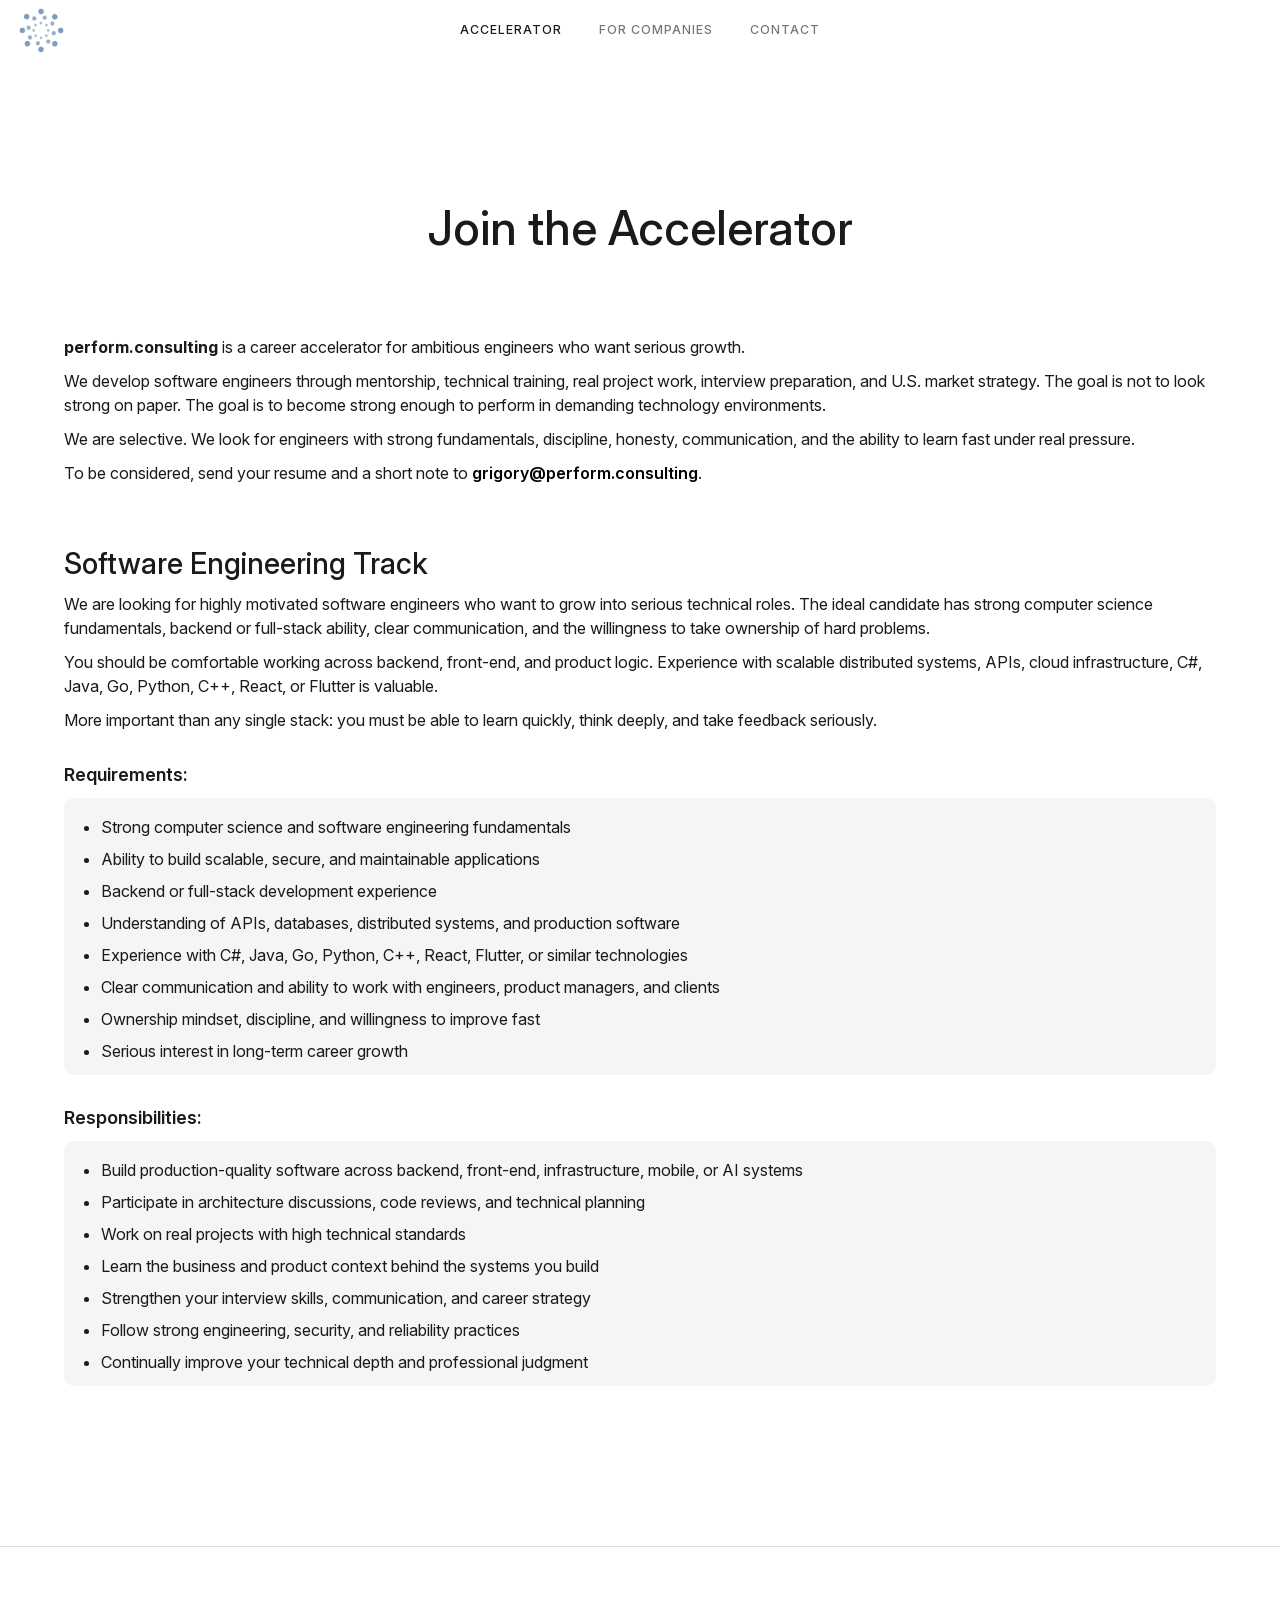
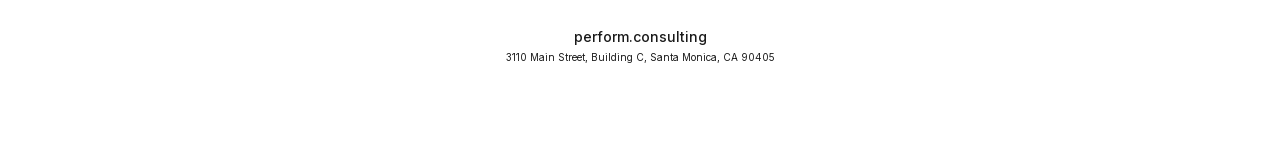
==== commit e1966af3: "Update site positioning copy" ====
--- a/careers/index.html
+++ b/careers/index.html
@@ -44,13 +44,13 @@
   <div>
     <div class="container-3 w-container">
       <p class="paragraphcareerstop"><strong>perform.consulting</strong> is a career accelerator for ambitious engineers who want serious growth.</p>
-      <p class="paragraphcareerstop">We develop software engineers through mentorship, real project work, technical training, interview preparation, and U.S. market strategy. The goal is not to look strong on paper. The goal is to become strong enough to perform in demanding technology environments.</p>
+      <p class="paragraphcareerstop">We develop software engineers through mentorship, technical training, real project work, interview preparation, and U.S. market strategy. The goal is not to look strong on paper. The goal is to become strong enough to perform in demanding technology environments.</p>
       <p class="paragraphcareerstop">We are selective. We look for engineers with strong fundamentals, discipline, honesty, communication, and the ability to learn fast under real pressure.</p>
       <p class="paragraphcareersbottom">To be considered, send your resume and a short note to <span class="emailspan">grigory@perform.consulting</span>.</p>
       <p class="pccareertracktitle">Software Engineering Track</p>
       <p class="paragraphlightcareers">We are looking for highly motivated software engineers who want to grow into serious technical roles. The ideal candidate has strong computer science fundamentals, backend or full-stack ability, clear communication, and the willingness to take ownership of hard problems.</p>
-      <p class="paragraphlightcareers">You should be comfortable working across backend, front-end, infrastructure, and product logic. Experience with scalable systems, APIs, cloud infrastructure, distributed systems, C#, Java, Go, Python, C++, React, or Flutter is valuable.</p>
-      <p class="paragraphlightcareersbottom">More important than any single stack: you must be able to learn deeply, think clearly, take feedback seriously, and bring problems to full resolution.</p>
+      <p class="paragraphlightcareers">You should be comfortable working across backend, front-end, and product logic. Experience with scalable distributed systems, APIs, cloud infrastructure, C#, Java, Go, Python, C++, React, or Flutter is valuable.</p>
+      <p class="paragraphlightcareersbottom">More important than any single stack: you must be able to learn quickly, think deeply, and take feedback seriously.</p>
       <div class="div-block-2">
         <p class="paragraphbiggercareers">Requirements:</p>
         <div class="pccareerlistblock">
--- a/css/grigory-zhukov.webflow.css
+++ b/css/grigory-zhukov.webflow.css
@@ -3033,15 +3033,16 @@
 
 body {
   --pc-nav-bg: rgb(255 255 255 / .7);
-  --pc-mobile-menu-bg: rgb(255 255 255 / .95);
+  --pc-mobile-menu-bg: rgb(255 255 255 / .76);
+  --pc-mobile-menu-blur: 32px;
+  --pc-mobile-page-blur: 14px;
+  --pc-mobile-menu-top-space: clamp(6.875rem, calc(22vh - 30px), 11.125rem);
   --pc-nav-text: #777;
   --pc-nav-text-active: #1d1d1d;
   --pc-nav-accent: #7f9fbd;
   --pc-mobile-menu-button-bg: #1a1b1f;
   --pc-mobile-menu-button-hover-bg: #32343a;
   --pc-mobile-menu-button-active-bg: #43464d;
-  --pc-mobile-menu-button-current-bg: #fff;
-  --pc-mobile-menu-button-current-text: #1a1b1f;
   --pc-page-title-offset: clamp(140px, 14vh, 180px);
 }
 
@@ -3088,13 +3089,28 @@
   align-items: center;
   display: inline-flex;
   -webkit-tap-highlight-color: transparent;
+  -webkit-touch-callout: none;
   user-select: none;
   -webkit-user-select: none;
   touch-action: manipulation;
 }
 
+.logo-link *,
+.mobile-menu-logo-link,
+.mobile-menu-logo-link *,
+.mobile-menu-nav-button,
+.mobile-menu-nav-button * {
+  -webkit-tap-highlight-color: transparent;
+  -webkit-touch-callout: none;
+  -webkit-user-select: none;
+  user-select: none;
+  -webkit-user-drag: none;
+}
+
 .logo-link:hover,
-.logo-link:focus {
+.logo-link:focus,
+.mobile-menu-logo-link:focus,
+.mobile-menu-nav-button:focus {
   opacity: 1;
   color: inherit;
   background: transparent;
@@ -3102,7 +3118,9 @@
   box-shadow: none;
 }
 
-.logo-link:active {
+.logo-link:active,
+.mobile-menu-logo-link:active,
+.mobile-menu-nav-button:active {
   background: transparent;
   outline: none;
   box-shadow: none;
@@ -3188,7 +3206,8 @@
 }
 
 .menu-button.w-nav-button,
-.mobile-menu-logo-link {
+.mobile-menu-logo-link,
+.mobile-menu-nav-button {
   display: none;
 }
 
@@ -3230,6 +3249,21 @@
   body.sc-menu-open .navigation .logo-link {
     opacity: 0;
     pointer-events: none;
+  }
+
+  body.sc-menu-open .navigation.w-nav {
+    background-color: transparent;
+    -webkit-backdrop-filter: none;
+    backdrop-filter: none;
+  }
+
+  body.sc-menu-open .navigation-wrap {
+    background: transparent;
+  }
+
+  body.sc-menu-open > :not(.navigation) {
+    filter: blur(var(--pc-mobile-page-blur));
+    transform: translateZ(0);
   }
 
   .navigation > .navigation-wrap > .logo-link .logo-image {
@@ -3330,9 +3364,7 @@
   body.sc-menu-open .navigation .w-nav-overlay,
   .navigation .w-nav-overlay:has(.navigation-items[data-nav-menu-open]) {
     pointer-events: auto;
-    background: var(--pc-mobile-menu-bg);
-    -webkit-backdrop-filter: blur(18px);
-    backdrop-filter: blur(18px);
+    background: transparent;
     height: 100vh !important;
     height: 100dvh !important;
     position: fixed;
@@ -3344,13 +3376,15 @@
   .navigation-items[data-nav-menu-open] {
     text-align: center;
     background-color: var(--pc-mobile-menu-bg) !important;
+    -webkit-backdrop-filter: blur(var(--pc-mobile-menu-blur)) saturate(110%);
+    backdrop-filter: blur(var(--pc-mobile-menu-blur)) saturate(110%);
     width: 100%;
     min-width: 0;
     height: 100vh !important;
     height: 100dvh !important;
     min-height: 100vh;
     min-height: 100dvh;
-    padding: clamp(6.875rem, calc(22vh - 30px), 11.125rem) .9rem 2rem !important;
+    padding: var(--pc-mobile-menu-top-space) .9rem 2rem !important;
     display: block !important;
     position: fixed !important;
     inset: 0 !important;
@@ -3366,13 +3400,19 @@
   }
 
   .navigation-items[data-nav-menu-open] .mobile-menu-logo-link {
+    -webkit-appearance: none;
+    appearance: none;
     opacity: 1;
     color: var(--pc-nav-accent);
+    background: transparent;
+    border: 0;
     justify-content: center;
     align-items: center;
     width: 4rem;
     height: 4rem;
     margin: 0 auto 1.2rem;
+    padding: 0;
+    font: inherit;
     text-decoration: none;
     display: inline-flex !important;
     -webkit-tap-highlight-color: transparent;
@@ -3403,12 +3443,20 @@
     object-fit: contain;
   }
 
-  .navigation-items[data-nav-menu-open] .navigation-item,
-  .navigation-items[data-nav-menu-open] .navigation-item.w-nav-link {
+  .navigation-items[data-nav-menu-open] > .navigation-item,
+  .navigation-items[data-nav-menu-open] > .navigation-item.w-nav-link {
+    display: none !important;
+  }
+
+  .navigation-items[data-nav-menu-open] .mobile-menu-nav-button {
+    -webkit-appearance: none;
+    appearance: none;
     color: #fff !important;
     text-align: center;
     letter-spacing: .09em;
+    text-transform: uppercase;
     background: var(--pc-mobile-menu-button-bg) !important;
+    border: 0;
     border-radius: 8em !important;
     justify-content: center;
     align-items: center;
@@ -3416,43 +3464,30 @@
     height: 3.12rem;
     margin: 0 auto .55rem;
     padding: 0 .9rem;
+    font-family: inherit;
     font-size: .88rem;
     font-weight: 400;
     line-height: calc(.88rem + 8px);
+    touch-action: manipulation;
     display: flex !important;
     box-sizing: border-box;
+    cursor: pointer;
     box-shadow: none;
   }
 
-  .navigation-items[data-nav-menu-open] .navigation-item:after {
+  .navigation-items[data-nav-menu-open] .mobile-menu-nav-button:after {
     display: none;
   }
 
-  .navigation-items[data-nav-menu-open] .navigation-item:hover,
-  .navigation-items[data-nav-menu-open] .navigation-item:focus {
+  .navigation-items[data-nav-menu-open] .mobile-menu-nav-button:hover,
+  .navigation-items[data-nav-menu-open] .mobile-menu-nav-button:focus {
     color: #fff !important;
     background: var(--pc-mobile-menu-button-hover-bg) !important;
   }
 
-  .navigation-items[data-nav-menu-open] .navigation-item:active {
+  .navigation-items[data-nav-menu-open] .mobile-menu-nav-button:active {
     color: #fff !important;
     background: var(--pc-mobile-menu-button-active-bg) !important;
-  }
-
-  .navigation-items[data-nav-menu-open] .navigation-item.w--current,
-  .navigation-items[data-nav-menu-open] .navigation-item.sc-mobile-current,
-  .navigation-items[data-nav-menu-open] .navigation-item[aria-current="page"],
-  .navigation-items[data-nav-menu-open] .navigation-item.w--current:hover,
-  .navigation-items[data-nav-menu-open] .navigation-item.sc-mobile-current:hover,
-  .navigation-items[data-nav-menu-open] .navigation-item[aria-current="page"]:hover,
-  .navigation-items[data-nav-menu-open] .navigation-item.w--current:focus,
-  .navigation-items[data-nav-menu-open] .navigation-item.sc-mobile-current:focus,
-  .navigation-items[data-nav-menu-open] .navigation-item[aria-current="page"]:focus {
-    color: var(--pc-mobile-menu-button-current-text) !important;
-    background: var(--pc-mobile-menu-button-current-bg) !important;
-    cursor: default;
-    pointer-events: none;
-    box-shadow: inset 0 0 0 1px rgb(26 27 31 / .12);
   }
 }
 
@@ -3486,8 +3521,7 @@
     left: auto;
   }
 
-  .navigation-items[data-nav-menu-open] .navigation-item,
-  .navigation-items[data-nav-menu-open] .navigation-item.w-nav-link {
+  .navigation-items[data-nav-menu-open] .mobile-menu-nav-button {
     white-space: normal;
     font-size: .86rem;
     line-height: calc(.86rem + 8px);
